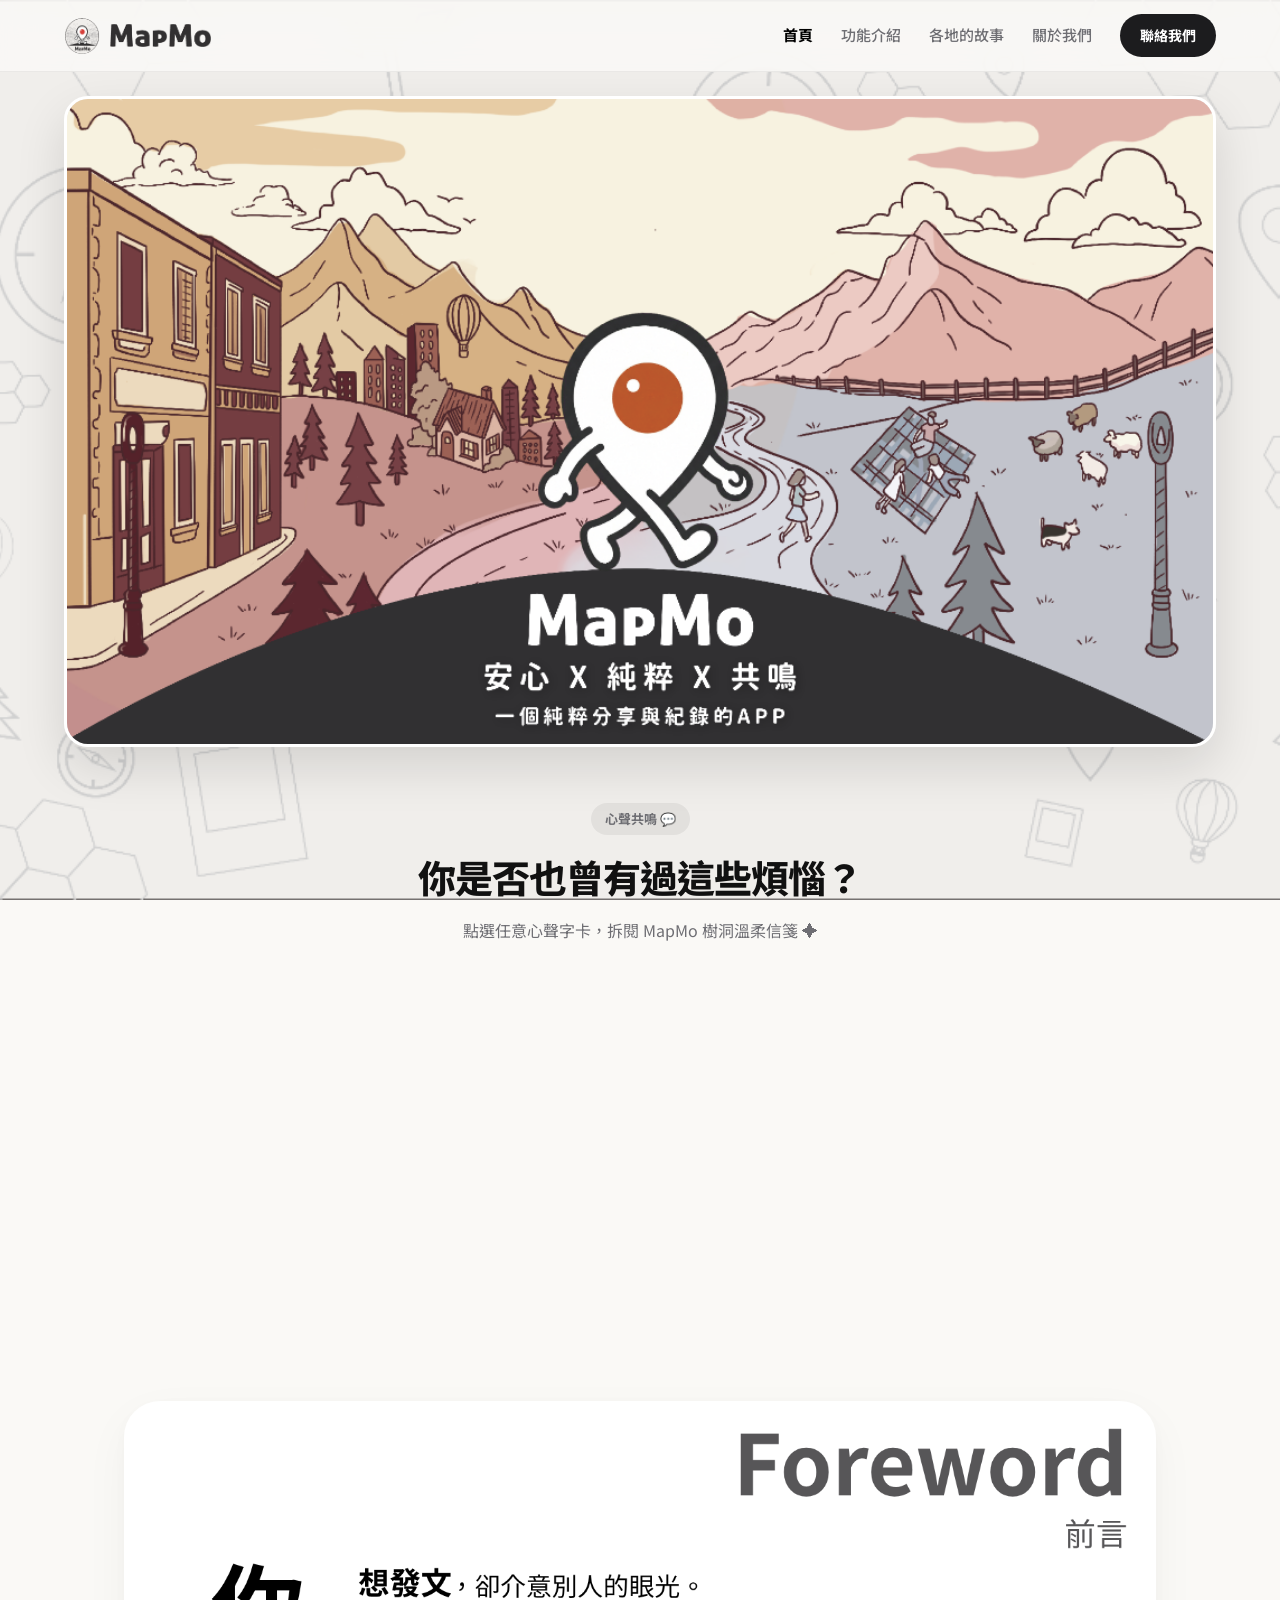
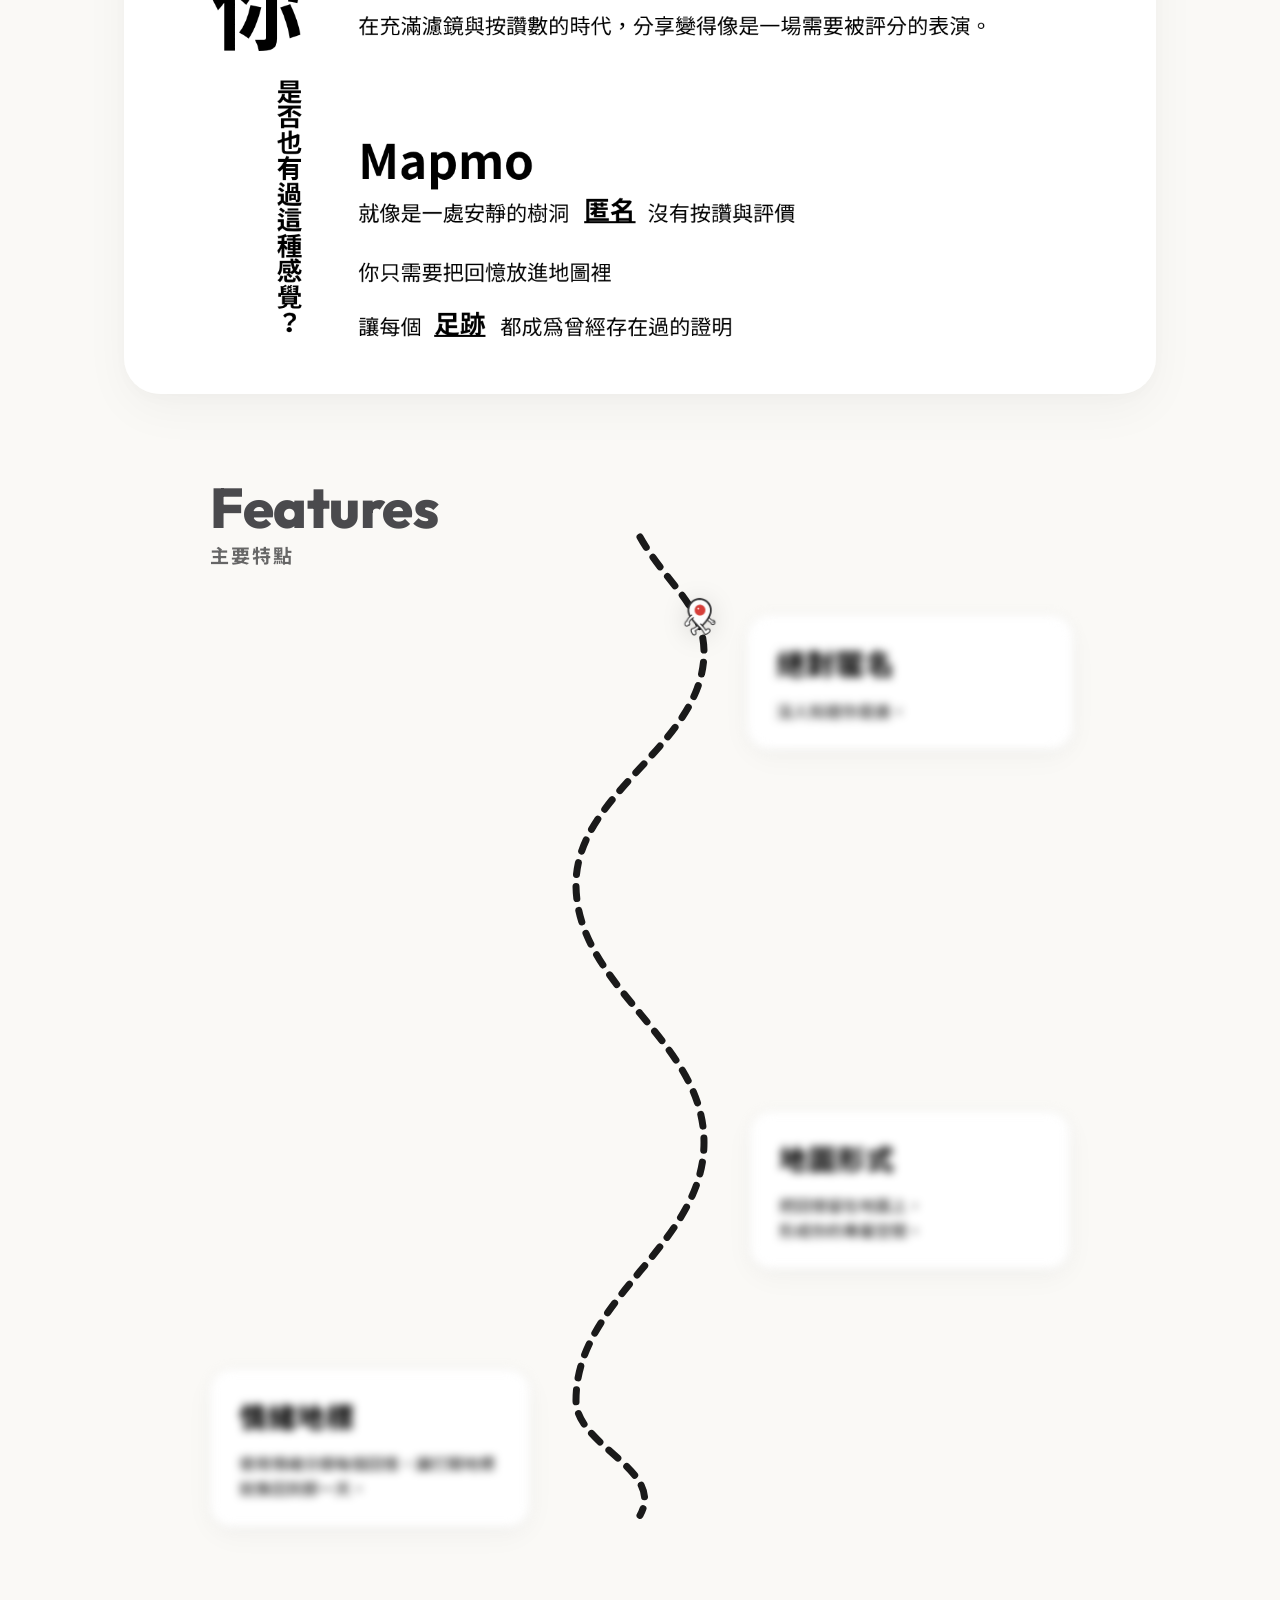
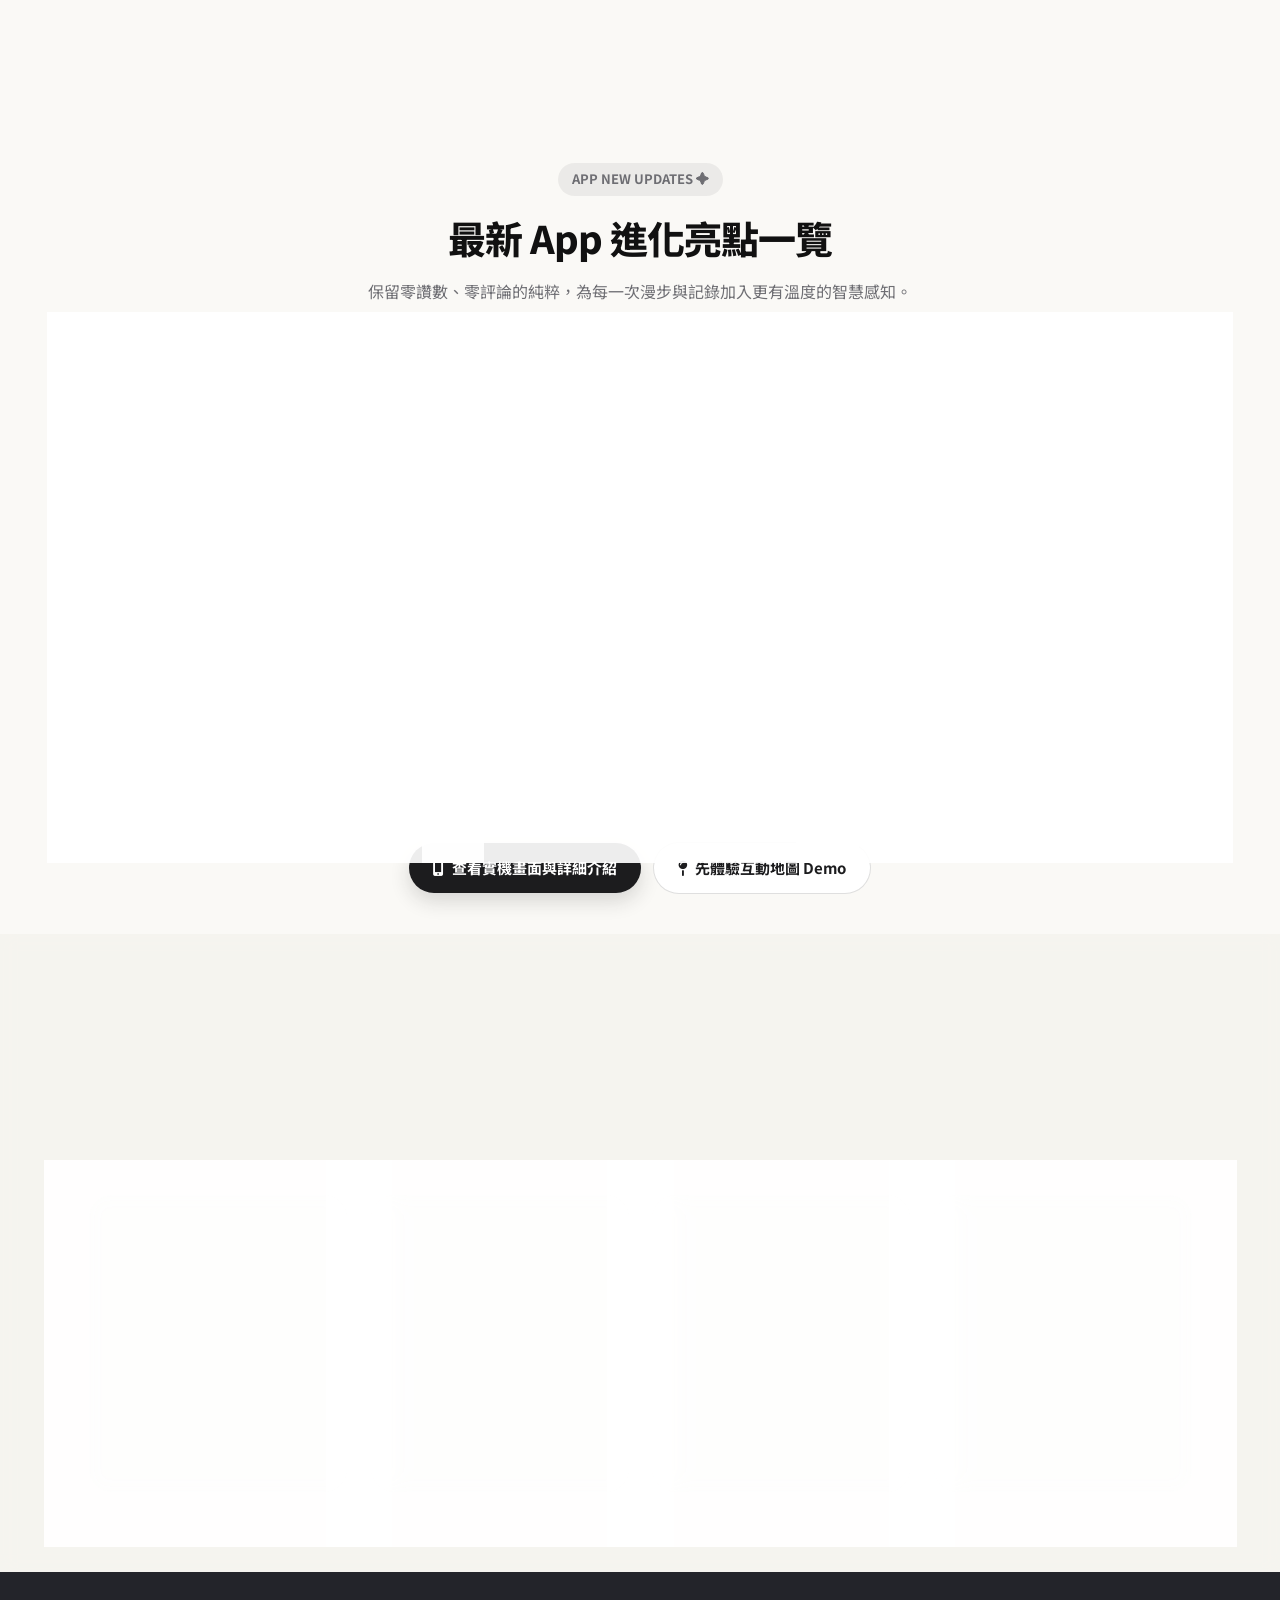
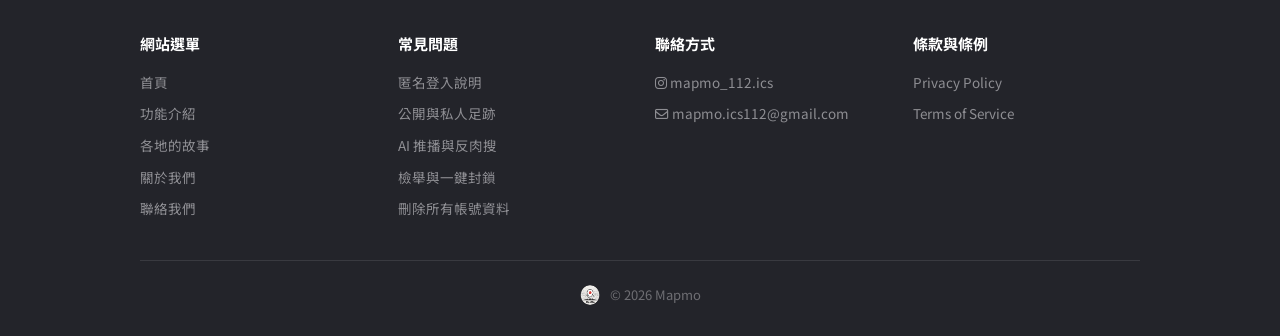
==== index.html @ 156bfdf8 "Add fluid container scaling, OS text-scale opt-in, and landscape guards across all pages" ====
<!DOCTYPE html>
<html lang="zh-TW">

<head>
    <meta charset="UTF-8">
    <meta name="viewport" content="width=device-width, initial-scale=1.0, viewport-fit=cover">
    <meta name="text-scale" content="scale">
    <meta http-equiv="Cache-Control" content="no-cache, no-store, must-revalidate">
    <meta http-equiv="Pragma" content="no-cache">
    <meta http-equiv="Expires" content="0">
    <title>MapMo - 首頁 | 全匿名地理情緒樹洞</title>
    <link rel="icon" type="image/png" href="assets/icon.png">

    <!-- Google Fonts -->
    <link rel="preconnect" href="https://fonts.googleapis.com">
    <link rel="preconnect" href="https://fonts.gstatic.com" crossorigin>
    <link
        href="https://fonts.googleapis.com/css2?family=Noto+Sans+TC:wght@300;400;500;700;900&family=Outfit:wght@400;600;800;900&display=swap"
        rel="stylesheet">

    <!-- FontAwesome Icons -->
    <link rel="stylesheet" href="assets/vendor/fontawesome/css/all.min.css">

    <!-- Swiper 3D Coverflow CSS -->
    <link rel="stylesheet" href="assets/vendor/swiper/swiper-bundle.min.css" />

    <!-- Custom CSS -->
    <link rel="stylesheet" href="style.css?v=20261121_f1">
</head>

<body class="home-page">

    <!-- 1. 吸頂導覽列 (Navbar) -->
    <nav class="navbar" id="navbar">
        <div class="nav-container">
            <a href="index.html" class="logo-box">
                <div class="logo-avatar">
                    <img src="assets/icon.png" alt="MapMo Logo" class="logo-img">
                </div>
                <img src="assets/logo-text.png" alt="MapMo" class="logo-text-img">
            </a>

            <div class="nav-links" id="navLinks">
                <a href="index.html" class="nav-link active">首頁</a>
                <a href="features.html" class="nav-link">功能介紹</a>
                <a href="post.html" class="nav-link">各地的故事</a>
                <a href="about.html" class="nav-link">關於我們</a>
                <a href="contact.html" class="nav-btn-highlight">聯絡我們</a>
            </div>

            <button type="button" class="mobile-menu-toggle" id="menuToggle" aria-label="選單" aria-expanded="false" aria-controls="navLinks">
                <i class="fas fa-bars" aria-hidden="true"></i>
            </button>
        </div>
    </nav>

    <!-- 2. 首頁 Hero 區塊 -->
    <section class="hero-section">
        <div class="hero-full-container fade-in">
            <img src="assets/hero-illustration.png" alt="MapMo 首頁滿版主視覺插畫" class="hero-full-img">
        </div>
    </section>

    <!-- 3. 語錄三行無限跑馬燈區塊 (3-Row Infinite Marquee Section - 全部 20 條心聲語錄) -->
    <section class="scattered-quotes-section marquee-quotes-section page-body-padding">
        <div class="section-container full-bleed">
            <div class="section-header center">
                <span class="section-tag">心聲共鳴 💬</span>
                <h2 class="section-title">你是否也曾有過這些煩惱？</h2>
                <p class="section-subtitle">點選任意心聲字卡，拆閱 MapMo 樹洞溫柔信箋 ✦</p>
            </div>

            <!-- 三行無限輪播跑馬燈容器 -->
            <div class="marquee-rows-container">
                
                <!-- Row 1: 向左滾動 (Left Scroll) -->
                <div class="marquee-row marquee-row-1">
                    <div class="marquee-track scroll-left">
                        <!-- 第一組語錄 -->
                        <div class="quote-chip dark-navy"><p>「如果大家覺得不好笑，只有我覺得好笑，我還要 Po 嗎？」</p></div>
                        <div class="quote-chip blue-dark"><p>「主管／同事／家人好像看得到，發摯友好了...算了，不發了。」</p></div>
                        <div class="quote-chip dark-gray"><p>「他們是不是看到我的限時動態，在討論我啊？」</p></div>
                        <div class="quote-chip dark-blue"><p>「好麻煩喔...」</p></div>
                        <div class="quote-chip dark-navy"><p>「這句話會不會太情緒勒索？我換個委婉一點的說法好了……算了，不發了。」</p></div>
                        <div class="quote-chip blue-dark"><p>「我這樣發是不是會被說跟風啊？」</p></div>
                        <div class="quote-chip dark-gray"><p>「都過十分鐘了，怎麼連一個愛心都沒有？」</p></div>
                        <!-- 複製第二組 (實現無縫首尾接續) -->
                        <div class="quote-chip dark-navy"><p>「如果大家覺得不好笑，只有我覺得好笑，我還要 Po 嗎？」</p></div>
                        <div class="quote-chip blue-dark"><p>「主管／同事／家人好像看得到，發摯友好了...算了，不發了。」</p></div>
                        <div class="quote-chip dark-gray"><p>「他們是不是看到我的限時動態，在討論我啊？」</p></div>
                        <div class="quote-chip dark-blue"><p>「好麻煩喔...」</p></div>
                        <div class="quote-chip dark-navy"><p>「這句話會不會太情緒勒索？我換個委婉一點的說法好了……算了，不發了。」</p></div>
                        <div class="quote-chip blue-dark"><p>「我這樣發是不是會被說跟風啊？」</p></div>
                        <div class="quote-chip dark-gray"><p>「都過十分鐘了，怎麼連一個愛心都沒有？」</p></div>
                    </div>
                </div>

                <!-- Row 2: 向左滾動 (統一向左方向 + 柔和慢速) -->
                <div class="marquee-row marquee-row-2">
                    <div class="marquee-track scroll-left-slow">
                        <!-- 第一組語錄 -->
                        <div class="quote-chip dark-blue"><p>「我其實沒有想給ＸＸＸ看耶...但是他身邊的朋友都會看到，這樣不就發現我隱藏他了...」</p></div>
                        <div class="quote-chip dark-navy"><p>「這篇貼文數據好差喔，我要刪掉。」</p></div>
                        <div class="quote-chip blue-dark"><p>「如果沒人按讚怎麼辦？ 💬」</p></div>
                        <div class="quote-chip dark-gray"><p>「那個人看過了嗎？……看完了，但他沒按愛心，是不是覺得我很無聊？」</p></div>
                        <div class="quote-chip dark-navy"><p>「我這樣寫是不是容易被罵啊？」</p></div>
                        <div class="quote-chip blue-dark"><p>「發這個會不會被覺得在炫耀啊？」</p></div>
                        <div class="quote-chip dark-blue"><p>「好煩喔，到底要選哪一首音樂...」</p></div>
                        <!-- 複製第二組 -->
                        <div class="quote-chip dark-blue"><p>「我其實沒有想給ＸＸＸ看耶...但是他身邊的朋友都會看到，這樣不就發現我隱藏他了...」</p></div>
                        <div class="quote-chip dark-navy"><p>「這篇貼文數據好差喔，我要刪掉。」</p></div>
                        <div class="quote-chip blue-dark"><p>「如果沒人按讚怎麼辦？ 💬」</p></div>
                        <div class="quote-chip dark-gray"><p>「那個人看過了嗎？……看完了，但他沒按愛心，是不是覺得我很無聊？」</p></div>
                        <div class="quote-chip dark-navy"><p>「我這樣寫是不是容易被罵啊？」</p></div>
                        <div class="quote-chip blue-dark"><p>「發這個會不會被覺得在炫耀啊？」</p></div>
                        <div class="quote-chip dark-blue"><p>「好煩喔，到底要選哪一首音樂...」</p></div>
                    </div>
                </div>

                <!-- Row 3: 向左滾動 (Left Scroll) -->
                <div class="marquee-row marquee-row-3">
                    <div class="marquee-track scroll-left-fast">
                        <!-- 第一組語錄 -->
                        <div class="quote-chip dark-gray"><p>「為什麼大家限動都很精彩，只有我在這裡發無病呻吟的東西。」</p></div>
                        <div class="quote-chip dark-navy"><p>「這樣發會不會讓人覺得我在討拍啊？」</p></div>
                        <div class="quote-chip blue-dark"><p>「我只是想抒發，到時候又一堆人來問，好煩喔，不想回。」</p></div>
                        <div class="quote-chip dark-blue"><p>「我文案這樣寫會不會很裝啊？」</p></div>
                        <div class="quote-chip dark-navy"><p>「我為什麼每次半夜腦波弱都要發這種東西？明天早上一定後悔死。」</p></div>
                        <div class="quote-chip blue-dark"><p>「喔！有人問我『還好嗎？』，但是我只是想抒發而已，早知道就不發了。」</p></div>
                        <!-- 複製第二組 -->
                        <div class="quote-chip dark-gray"><p>「為什麼大家限動都很精彩，只有我在這裡發無病呻吟的東西。」</p></div>
                        <div class="quote-chip dark-navy"><p>「這樣發會不會讓人覺得我在討拍啊？」</p></div>
                        <div class="quote-chip blue-dark"><p>「我只是想抒發，到時候又一堆人來問，好煩喔，不想回。」</p></div>
                        <div class="quote-chip dark-blue"><p>「我文案這樣寫會不會很裝啊？」</p></div>
                        <div class="quote-chip dark-navy"><p>「我為什麼每次半夜腦波弱都要發這種東西？明天早上一定後悔死。」</p></div>
                        <div class="quote-chip blue-dark"><p>「喔！有人問我『還好嗎？』，但是我只是想抒發而已，早知道就不發了。」</p></div>
                    </div>
                </div>

            </div>
        </div>
    </section>

    <!-- 樹洞來信・晨霧手繪信箋浮層 (Option 3: Ambient Rice-Paper Letter Modal) -->
    <div class="letter-modal-overlay" id="letterModalOverlay" aria-hidden="true">
        <div class="letter-modal-backdrop" id="letterModalBackdrop"></div>
        <div class="letter-card" id="letterCard" role="dialog" aria-modal="true" aria-labelledby="letterQuoteText">
            <button class="letter-close-btn" id="letterCloseBtn" type="button" aria-label="收起信箋">
                <i class="fas fa-times"></i>
            </button>
            <div class="letter-header">
                <div class="letter-tag-group">
                    <span class="letter-stamp-badge"><i class="fas fa-stamp"></i> 樹洞信箋</span>
                    <span class="letter-tag" id="letterTag">#社群眼光</span>
                </div>
                <span class="letter-meta">MapMo 心聲共鳴 ✦ 全匿名</span>
            </div>
            <div class="letter-body">
                <div class="letter-quote-box">
                    <span class="letter-quote-mark">“</span>
                    <blockquote class="letter-quote-text" id="letterQuoteText">
                        「如果大家覺得不好笑，只有我覺得好笑，我還要 Po 嗎？」
                    </blockquote>
                </div>
                <div class="letter-divider"></div>
                <div class="letter-response-box">
                    <div class="letter-responder">
                        <img src="assets/post-icon-red.png" alt="MapMo Mascot" class="letter-responder-avatar">
                        <div class="letter-responder-info">
                            <span class="letter-responder-name">MapMo 樹洞傾聽</span>
                            <span class="letter-responder-sub">全匿名・無讚無評・安放情緒</span>
                        </div>
                    </div>
                    <p class="letter-response-text" id="letterResponseText">
                        在 MapMo，幽默不需要經過任何人的審查。只要能逗樂你自己，那就是最珍貴的瞬間。
                    </p>
                </div>
            </div>
            <div class="letter-footer">
                <button class="letter-dismiss-btn" id="letterDismissBtn" type="button">
                    <span>輕觸收起並繼續流動</span> <i class="fas fa-arrow-right"></i>
                </button>
            </div>
        </div>
    </div>


    <!-- 4. 前言與主要特點卡片區塊 (Foreword & Features Section) -->
    <section class="editorial-full-section">
        <div class="editorial-container">
            
            <!-- ── Card 1: Foreword 前言 (用戶原圖原封不動放置) ── -->
            <div class="foreword-user-card">
                <img src="assets/foreword-user-image.png" alt="MapMo 前言" class="foreword-user-img">
            </div>

            <!-- ── Card 2: Features 主要特點 (去白底純淨版 + 虛線與動態卡片) ── -->
            <div class="features-interactive-box" id="featuresSection">
                <!-- Top Left Header: Features / 主要特點 -->
                <div class="features-header-left">
                    <h2 class="card-title-en">Features</h2>
                    <span class="card-title-zh">主要特點</span>
                </div>

                <!-- SVG Path Background Container (向量 SVG 虛線，穿過小人且絕不重疊字卡) -->
                <div class="features-path-wrapper">
                    <svg class="features-svg-path" id="featuresSvg">
                        <!-- Harmonic S-Curve dashed line connecting all 4 milestone waypoints with perfect C1 smoothness -->
                        <path id="featuresPath" d="M 430 -55 C 455 -9, 494 14, 494 60 C 494 152, 366 198, 366 290 C 366 382, 494 428, 494 520 C 494 612, 366 658, 366 750 C 366 796, 405 819, 430 865" fill="none" stroke="#1A1A1A" stroke-width="7" stroke-dasharray="12 12" stroke-linecap="round" />
                    </svg>

                    <!-- 單一移動小人 (沿著虛線隨滾輪平滑向下走，絕不壓字卡) -->
                    <div class="walking-pin-follower" id="walkingPinFollower">
                        <img src="assets/post-icon-red.png" alt="Pin" class="pin-follower-img">
                    </div>

                    <!-- 4 Staggered Feature Rows (相差 100px，字卡寬度嚴格相等，小人在虛線上且不壓字卡) -->
                    <div class="features-cards-flow">
                        
                        <!-- Row 1 (Right Aligned: 小人在虛線上，字卡在右側) -->
                        <div class="feat-row feat-row-right" data-step="1">
                            <div class="feat-curve-anchor anchor-left"></div>
                            <div class="feat-float-card">
                                <h3 class="feat-card-title">絕對匿名</h3>
                                <p class="feat-card-sub">沒人知道你是誰。</p>
                            </div>
                        </div>

                        <!-- Row 2 (Left Aligned: 字卡在左側，小人在虛線上) -->
                        <div class="feat-row feat-row-left" data-step="2">
                            <div class="feat-float-card">
                                <h3 class="feat-card-title">零互動</h3>
                                <p class="feat-card-sub">沒有按讚、沒有評論，<br>只有安靜的空間。</p>
                            </div>
                            <div class="feat-curve-anchor anchor-right"></div>
                        </div>

                        <!-- Row 3 (Right Aligned: 小人在虛線上，字卡在右側) -->
                        <div class="feat-row feat-row-right" data-step="3">
                            <div class="feat-curve-anchor anchor-left"></div>
                            <div class="feat-float-card">
                                <h3 class="feat-card-title">地圖形式</h3>
                                <p class="feat-card-sub">把回憶留在地圖上，<br>形成你的專屬空間。</p>
                            </div>
                        </div>

                        <!-- Row 4 (Left Aligned: 字卡在左側，小人在虛線上) -->
                        <div class="feat-row feat-row-left" data-step="4">
                            <div class="feat-float-card">
                                <h3 class="feat-card-title">情緒地標</h3>
                                <p class="feat-card-sub">使用情緒分類每個回憶，讓打開地標就像回到那一天。</p>
                            </div>
                            <div class="feat-curve-anchor anchor-right"></div>
                        </div>

                    </div>
                </div>
            </div>

        </div>
    </section>

    <!-- 4.5 新版 App 智慧升級亮點 (What's New Highlights) -->
    <section class="app-updates-section compact-home" id="appUpdatesHome">
        <div class="section-container">
            <div class="section-header center">
                <span class="section-tag">APP NEW UPDATES ✦</span>
                <h2 class="section-title">最新 App 進化亮點一覽</h2>
                <p class="section-subtitle">保留零讚數、零評論的純粹，為每一次漫步與記錄加入更有溫度的智慧感知。</p>
            </div>

            <div class="app-updates-grid">
                <article class="app-update-card">
                    <div class="app-update-top">
                        <span class="app-update-icon" style="background:rgba(109, 76, 230, 0.12);color:#6D4CE6;"><i class="fas fa-wand-magic-sparkles" aria-hidden="true"></i></span>
                        <span class="app-update-badge" style="background:rgba(109, 76, 230, 0.1);color:#5B3BD4;">對風格不對人</span>
                    </div>
                    <h3>AI 風格品味推播</h3>
                    <p>依 ❤️ 收藏與貼文演算 16 維視覺風格向量，推薦審美契合的城市足跡與百分比理由，徹底反肉搜追蹤。</p>
                </article>

                <article class="app-update-card">
                    <div class="app-update-top">
                        <span class="app-update-icon" style="background:rgba(251, 189, 4, 0.16);color:#C48A00;"><i class="fas fa-bullseye" aria-hidden="true"></i></span>
                        <span class="app-update-badge" style="background:rgba(251, 189, 4, 0.14);color:#A87400;">1km 生活圈</span>
                    </div>
                    <h3>街區情緒氛圍</h3>
                    <p>頂部「探索・氛圍」即時彙整街區 1 公里內匿名情緒比例與主調，感受周邊集體心情脈動並隱去門牌。</p>
                </article>

                <article class="app-update-card">
                    <div class="app-update-top">
                        <span class="app-update-icon" style="background:rgba(245, 158, 11, 0.14);color:#D97706;"><i class="fas fa-hourglass-half" aria-hidden="true"></i></span>
                        <span class="app-update-badge" style="background:rgba(245, 158, 11, 0.12);color:#B45309;">時空膠囊</span>
                    </div>
                    <h3>故地重遊回憶喚醒</h3>
                    <p>重返自己 7 天前曾親手留下的真實足跡 80 公尺內時，喚醒當時心情卡片，讓過去與現在重新對話。</p>
                </article>

                <article class="app-update-card">
                    <div class="app-update-top">
                        <span class="app-update-icon" style="background:rgba(10, 132, 255, 0.12);color:#0066CC;"><i class="fas fa-layer-group" aria-hidden="true"></i></span>
                        <span class="app-update-badge" style="background:rgba(10, 132, 255, 0.1);color:#0055B3;">展開抽屜</span>
                    </div>
                    <h3>聚合地標 ＆ 抽屜篩選</h3>
                    <p>同地點多筆足跡自動收合為數字徽章不重疊，點開抽屜即可橫向翻閱並二次過濾喜怒哀樂無。</p>
                </article>

                <article class="app-update-card">
                    <div class="app-update-top">
                        <span class="app-update-icon" style="background:rgba(48, 209, 88, 0.14);color:#1E9E3C;"><i class="fas fa-camera-retro" aria-hidden="true"></i></span>
                        <span class="app-update-badge" style="background:rgba(48, 209, 88, 0.12);color:#188531;">即拍即傳</span>
                    </div>
                    <h3>弧形變焦 ＆ 心靈拍立得</h3>
                    <p>快門 0.01 秒鎖定真實 GPS 蓋上不可竄改綠標（1.0x~5.0x 轉盤變焦），上傳完即贈時空拍立得憑證。</p>
                </article>

                <article class="app-update-card">
                    <div class="app-update-top">
                        <span class="app-update-icon" style="background:rgba(234, 67, 53, 0.12);color:#DC2626;"><i class="fas fa-shield-heart" aria-hidden="true"></i></span>
                        <span class="app-update-badge" style="background:rgba(234, 67, 53, 0.1);color:#B91C1C;">雙層防護</span>
                    </div>
                    <h3>Gemini 審核 ＆ 情緒避風港</h3>
                    <p>上傳與檢舉雙階段 AI 影像審查（附防誤殺斷路器），並可自訂「避開特定情緒標籤」與私人 ❤️ 收藏。</p>
                </article>
            </div>

            <div class="app-updates-cta-row">
                <a href="features.html#appUpdatesShowcase" class="app-updates-cta-btn primary">
                    <i class="fas fa-mobile-screen-button" aria-hidden="true"></i> 查看實機畫面與詳細介紹
                </a>
                <a href="demo.html" class="app-updates-cta-btn secondary">
                    <i class="fas fa-map-pin" aria-hidden="true"></i> 先體驗互動地圖 Demo
                </a>
            </div>
        </div>
    </section>

    <!-- 5. 分頁快速導覽卡片 (Multi-Page Navigation Grid) -->
    <section class="home-pages-overview">
        <div class="section-container">
            <div class="section-header center">
                <span class="section-tag">探索 MapMo 專區 ✦</span>
                <h2 class="section-title">選擇您想了解的核心分頁</h2>
                <p class="section-subtitle">點選下方分頁卡片，體驗全新的 MapMo 多頁式網站架構。</p>
            </div>

            <div class="pages-grid">
                <!-- 卡片 1: 功能介紹 -->
                <a href="features.html" class="page-entry-card gold-style">
                    <div class="card-icon-circle"><i class="fas fa-star"></i></div>
                    <h3>功能介紹</h3>
                    <p>整合實機畫面、AI 品味推播、街區氛圍、故地重遊與雙層安全防護，探索完整 App 進化。</p>
                    <span class="card-link-btn">深入了解 <i class="fas fa-arrow-right"></i></span>
                </a>

                <!-- 卡片 2: 各地的故事 -->
                <a href="post.html" class="page-entry-card blue-style">
                    <div class="card-icon-circle"><i class="fas fa-paper-plane"></i></div>
                    <h3>各地的故事</h3>
                    <p>探索與閱讀來自不同地方的故事與回憶，把情感留在地圖上。</p>
                    <span class="card-link-btn">前往查看 <i class="fas fa-arrow-right"></i></span>
                </a>

                <!-- 卡片 3: 關於我們 -->
                <a href="about.html" class="page-entry-card purple-style">
                    <div class="card-icon-circle"><i class="fas fa-users"></i></div>
                    <h3>關於我們</h3>
                    <p>了解 MapMo 團隊初衷，遇見專案背後的創作者與設計理念。</p>
                    <span class="card-link-btn">認識團隊 <i class="fas fa-arrow-right"></i></span>
                </a>

                <!-- 卡片 4: 聯絡我們 -->
                <a href="contact.html" class="page-entry-card dark-style">
                    <div class="card-icon-circle"><i class="fas fa-envelope"></i></div>
                    <h3>聯絡我們</h3>
                    <p>有任何建議或團隊合作想法？歡迎隨時與我們取得聯繫。</p>
                    <span class="card-link-btn">聯絡團隊 <i class="fas fa-arrow-right"></i></span>
                </a>
            </div>
        </div>
    </section>

    <!-- 6. 頁尾 (Footer) -->
    <footer class="site-footer">
        <div class="footer-container">
            <div class="pdf-footer-row">
                <div class="pdf-footer-col">
                    <h4 class="pdf-footer-heading">網站選單</h4>
                    <ul class="pdf-footer-list">
                        <li><a href="index.html">首頁</a></li>
                        <li><a href="features.html">功能介紹</a></li>
                        <li><a href="post.html">各地的故事</a></li>
                        <li><a href="about.html">關於我們</a></li>
                        <li><a href="contact.html">聯絡我們</a></li>
                    </ul>
                </div>
                <div class="pdf-footer-col">
                    <h4 class="pdf-footer-heading">常見問題</h4>
                    <ul class="pdf-footer-list">
                        <li><a href="faq.html#faq-anonymous">匿名登入說明</a></li>
                        <li><a href="faq.html#faq-visibility">公開與私人足跡</a></li>
                        <li><a href="faq.html#faq-ai-vibe">AI 推播與反肉搜</a></li>
                        <li><a href="faq.html#faq-safety">檢舉與一鍵封鎖</a></li>
                        <li><a href="faq.html#faq-delete">刪除所有帳號資料</a></li>
                    </ul>
                </div>
                <div class="pdf-footer-col">
                    <h4 class="pdf-footer-heading">聯絡方式</h4>
                    <ul class="pdf-footer-list">
                        <li><i class="fab fa-instagram"></i> <a href="https://instagram.com/mapmo_112.ics"
                                target="_blank">mapmo_112.ics</a></li>
                        <li><i class="far fa-envelope"></i> <a
                                href="mailto:mapmo.ics112@gmail.com">mapmo.ics112@gmail.com</a></li>
                    </ul>
                </div>
                <div class="pdf-footer-col">
                    <h4 class="pdf-footer-heading">條款與條例</h4>
                    <ul class="pdf-footer-list">
                        <li><a href="privacy-policy.html">Privacy Policy</a></li>
                        <li><a href="terms-of-service.html">Terms of Service</a></li>
                    </ul>
                </div>
            </div>

            <div class="pdf-footer-bottom">
                <img src="assets/icon.png" class="pdf-footer-mini-logo" alt="Logo">
                <span>© 2026 Mapmo</span>
            </div>
        </div>
    </footer>

    <!-- Swiper 3D Coverflow JS -->
    <script src="assets/vendor/swiper/swiper-bundle.min.js"></script>
    <script src="script.js?v=20261116_faq2"></script>
</body>

</html>
---- style.css ----
/* ==========================================================================
   MapMo Web - Style Sheet (Hand-Drawn Wireframe & Native App Map UI Specs)
   Color Palette: Warm Off-White (#FAF9F6), Dark Carbon (#1C1C1E), Mood Accents
   ========================================================================== */

:root {
    --bg-primary: #FAF9F6;
    --bg-secondary: #F3F1EC;
    --card-bg: #FFFFFF;
    --card-dark: #23242A;
    --text-primary: #2C2C2E;
    --text-muted: #6E6E73;
    --text-light: #F2F2F7;
    --accent-red: #EA4335;
    --accent-yellow: #FBBD04;
    --accent-pink: #F48FB1;
    --accent-blue: #4285F4;
    --accent-green: #30D158;
    --accent-gray: #9E9E9E;
    --nav-height: 72px;
    --radius-lg: 24px;
    --radius-md: 16px;
    --shadow-soft: 0 10px 30px rgba(0, 0, 0, 0.04);
    --shadow-hover: 0 20px 40px rgba(0, 0, 0, 0.12);
    --font-heading: 'Outfit', 'Noto Sans TC', sans-serif;
    --font-body: 'Noto Sans TC', sans-serif;
    --target-size: 24px;
}

@media (pointer: coarse) {
    :root {
        --target-size: 44px;
    }
}

* {
    margin: 0;
    padding: 0;
    box-sizing: border-box;
}

html {
    overflow-x: hidden;
    overflow-x: clip;
    -webkit-text-size-adjust: 100%;
    -webkit-tap-highlight-color: transparent;
}

@media (prefers-reduced-motion: no-preference) {
    html {
        scroll-behavior: smooth;
    }
}

body {
    background-color: #FAF9F6;
    background-image: url('assets/bg-pattern.png');
    background-repeat: no-repeat;
    background-position: center top;
    background-size: cover;
    background-attachment: fixed;
    color: var(--text-primary);
    font-family: var(--font-body);
    line-height: 1.6;
    overflow-x: hidden;
    overflow-x: clip;
}

@media (max-width: 1024px), (pointer: coarse) {
    body {
        background-attachment: scroll;
    }
}

h1, h2, h3 {
    text-wrap: balance;
}

.legal-content-body p,
.legal-content-body li,
.faq-answer p,
.story-text,
.about-text p,
.letter-response-text,
.letter-quote-text,
.app-update-card p {
    text-wrap: pretty;
}

.contact-link-text,
.legal-content-body a,
.pdf-footer-list a {
    overflow-wrap: anywhere;
}

a {
    text-decoration: none;
    color: inherit;
}

/* Hide Leaflet copyright text completely */
.leaflet-control-attribution, .leaflet-attribution-flag {
    display: none !important;
}

/* ==========================================================================
   1. 吸頂導覽列 (Sticky Top Navbar - 依據 PDF Page 2 / Page 5 手稿還原)
   ========================================================================== */
.navbar {
    position: fixed;
    top: 0;
    left: 0;
    width: 100%;
    height: calc(var(--nav-height) + env(safe-area-inset-top, 0px));
    padding-top: env(safe-area-inset-top, 0px);
    background: rgba(250, 249, 246, 0.88);
    backdrop-filter: blur(16px);
    -webkit-backdrop-filter: blur(16px);
    border-bottom: 1px solid rgba(0, 0, 0, 0.06);
    z-index: 1000;
    transition: all 0.3s ease;
}

.nav-container {
    max-width: 1200px;
    height: 100%;
    margin: 0 auto;
    padding-inline: max(clamp(16px, 3vw, 24px), env(safe-area-inset-left, 0px)) max(clamp(16px, 3vw, 24px), env(safe-area-inset-right, 0px));
    display: flex;
    align-items: center;
    justify-content: space-between;
    gap: 12px;
}

.logo-box {
    display: flex;
    align-items: center;
    gap: 10px;
    cursor: pointer;
    text-decoration: none;
    flex-shrink: 0;
}

.logo-avatar {
    width: 36px;
    height: 36px;
    border-radius: 50%;
    overflow: hidden;
    background: transparent;
    box-shadow: none;
    display: flex;
    align-items: center;
    justify-content: center;
    flex-shrink: 0;
}

.logo-img {
    width: 100%;
    height: 100%;
    object-fit: contain;
    border-radius: 50%;
    display: block;
}

.logo-text-img {
    height: 24px;
    width: auto;
    max-height: 24px;
    object-fit: contain;
    display: inline-block;
    vertical-align: middle;
    transition: transform 0.2s ease, opacity 0.2s ease;
}

.logo-box:hover .logo-text-img {
    transform: scale(1.02);
}

.logo-text {
    font-family: var(--font-heading);
    font-size: 26px;
    font-weight: 800;
    color: #111;
    letter-spacing: -0.5px;
}

.nav-links {
    display: flex;
    align-items: center;
    gap: clamp(16px, 2.2vw, 28px);
}

.nav-link {
    font-size: 15px;
    font-weight: 500;
    color: var(--text-muted);
    transition: color 0.2s ease;
    white-space: nowrap;
    min-block-size: var(--target-size);
    display: inline-flex;
    align-items: center;
}

.nav-link:hover, .nav-link.active {
    color: #000;
    font-weight: 700;
}

.nav-btn-highlight {
    padding: 10px 20px;
    min-block-size: var(--target-size);
    border-radius: 24px;
    background: #1C1C1E;
    color: #fff;
    font-size: 14px;
    font-weight: 700;
    transition: all 0.25s ease;
    white-space: nowrap;
    display: inline-flex;
    align-items: center;
    justify-content: center;
}

.nav-btn-highlight:hover {
    background: var(--accent-red);
    transform: translateY(-2px);
    box-shadow: 0 6px 16px rgba(234, 67, 53, 0.3);
}

.mobile-menu-toggle {
    display: none;
    align-items: center;
    justify-content: center;
    min-inline-size: 44px;
    min-block-size: 44px;
    background: none;
    border: none;
    border-radius: 12px;
    font-size: 22px;
    color: var(--text-primary);
    cursor: pointer;
    transition: background-color 0.2s ease;
}

.mobile-menu-toggle:hover,
.mobile-menu-toggle.is-open {
    background: rgba(0, 0, 0, 0.06);
}

.mobile-menu-toggle:focus-visible,
.nav-link:focus-visible,
.nav-btn-highlight:focus-visible {
    outline: 2px solid var(--accent-red);
    outline-offset: 2px;
}

.navbar.is-measuring .nav-links,
.navbar.is-measuring .mobile-menu-toggle {
    transition: none !important;
}

.navbar.navbar--collapsed .mobile-menu-toggle {
    display: inline-flex;
}

.navbar.navbar--collapsed .nav-links {
    display: none;
}

.navbar.navbar--collapsed .nav-links.open {
    display: flex;
    position: fixed;
    top: calc(var(--nav-height) + env(safe-area-inset-top, 0px));
    left: 0;
    right: 0;
    width: 100%;
    max-block-size: calc(100dvh - var(--nav-height) - env(safe-area-inset-top, 0px));
    overflow-y: auto;
    overscroll-behavior: contain;
    background: rgba(250, 249, 246, 0.98);
    backdrop-filter: blur(20px);
    -webkit-backdrop-filter: blur(20px);
    flex-direction: column;
    align-items: stretch;
    gap: 8px;
    padding: 14px max(20px, env(safe-area-inset-right, 0px)) max(20px, env(safe-area-inset-bottom, 0px)) max(20px, env(safe-area-inset-left, 0px));
    border-bottom: 1px solid rgba(0, 0, 0, 0.08);
    box-shadow: 0 20px 40px rgba(0, 0, 0, 0.12);
    z-index: 999;
}

.navbar.navbar--collapsed .nav-links.open .nav-link,
.navbar.navbar--collapsed .nav-links.open .nav-btn-highlight {
    width: 100%;
    min-block-size: 46px;
    padding: 10px 16px;
    border-radius: 14px;
    justify-content: center;
    font-size: 16px;
}

/* ==========================================================================
   2. 首頁 Hero 區塊 (滿版圖二首圖 Banner)
   ========================================================================== */
.hero-section {
    padding-top: calc(var(--nav-height) + env(safe-area-inset-top, 0px) + clamp(14px, 2.5vw, 24px));
    padding-bottom: clamp(24px, 4vw, 40px);
    position: relative;
}

.hero-full-container {
    max-width: 1200px;
    margin: 0 auto;
    padding: 0 clamp(14px, 3vw, 24px);
}

.hero-full-img {
    width: 100%;
    height: auto;
    display: block;
    border-radius: clamp(16px, 2.5vw, var(--radius-lg));
    box-shadow: 0 20px 50px rgba(0, 0, 0, 0.12);
    border: 3px solid #FFFFFF;
}

/* Hero Text Block directly under Hero Illustration (依據 PDF Page 1 手稿還原) */
.hero-text-block {
    text-align: center;
    margin-top: 32px;
    margin-bottom: 20px;
}

.hero-title-main {
    font-family: var(--font-heading);
    font-size: clamp(2rem, 1.35rem + 2.8vw, 3.5rem);
    font-weight: 900;
    color: #1C1C1E;
    letter-spacing: -1.5px;
    margin-bottom: 6px;
}

.hero-subtitle-motto {
    font-size: clamp(1.05rem, 0.9rem + 0.65vw, 1.375rem);
    font-weight: 700;
    color: var(--accent-red);
    letter-spacing: 2px;
    margin-bottom: 12px;
}

.hero-desc-simple {
    font-size: clamp(0.94rem, 0.9rem + 0.25vw, 1.05rem);
    color: var(--text-muted);
    line-height: 1.7;
    max-width: 680px;
    margin: 0 auto;
    text-wrap: pretty;
}

/* 3-Row Infinite Marquee Quotes Section (三行無限跑馬燈語錄雲) */
.marquee-quotes-section {
    padding-top: 40px;
    padding-bottom: 80px;
    overflow: hidden;
}

.section-container.full-bleed {
    max-width: 100%;
    padding: 0;
}

.marquee-rows-container {
    display: flex;
    flex-direction: column;
    gap: 28px; /* 增加行距，防 Hover 放大被裁切 */
    width: 100%;
    margin-top: 36px;
    padding: 24px 0; /* 上下留出充足溢出空間 */
    position: relative;
    overflow-x: hidden;
    overflow-x: clip;
    overflow-y: visible;
    /* 螢幕左右兩側淡出透明遮罩 (Smooth Fade Edges) */
    mask-image: linear-gradient(to right, transparent 0%, #000 6%, #000 94%, transparent 100%);
    -webkit-mask-image: linear-gradient(to right, transparent 0%, #000 6%, #000 94%, transparent 100%);
}

.marquee-row {
    width: 100%;
    overflow: visible;
    display: flex;
    white-space: nowrap;
    padding: 14px 0;
    margin: -14px 0;
}

.marquee-track {
    display: flex;
    flex-wrap: nowrap;
    align-items: center;
    gap: 56px; /* 大幅拉開字卡間距，放大 1.18x 時絕不互相擠壓 */
    width: max-content;
    will-change: transform;
    overflow: visible;
}

/* 滑鼠停留或鍵盤聚焦在跑馬燈軌道上時自動暫停，方便使用者細看文字與點選 */
.marquee-track:hover,
.marquee-track:focus-within,
.marquee-rows-container:has(.quote-chip:hover) .marquee-track,
.marquee-rows-container:has(.quote-chip:focus-visible) .marquee-track {
    animation-play-state: paused;
}

/* 點擊暫停狀態 (支援點選與行動裝置觸控暫停) */
.marquee-track.is-paused,
.marquee-rows-container.is-paused .marquee-track {
    animation-play-state: paused !important;
}

@media (prefers-reduced-motion: reduce) {
    .marquee-track.scroll-left,
    .marquee-track.scroll-left-slow,
    .marquee-track.scroll-left-fast {
        animation: none;
        transform: none;
    }

    .marquee-row {
        overflow-x: auto;
        scrollbar-width: thin;
    }
}

/* 統一向左滑動方向，大幅放慢輪播速率 (70s ~ 85s 超柔和移動) */
.marquee-track.scroll-left {
    animation: marqueeLeft 75s linear infinite;
}

.marquee-track.scroll-left-slow {
    animation: marqueeLeft 85s linear infinite;
}

.marquee-track.scroll-left-fast {
    animation: marqueeLeft 70s linear infinite;
}

@keyframes marqueeLeft {
    0% {
        transform: translateX(0);
    }
    100% {
        transform: translateX(-50%);
    }
}

/* 字卡本體與流體自適應尺寸 */
.quote-chip {
    display: inline-flex;
    flex-shrink: 0;
    align-items: center;
    padding: clamp(11px, 1.4vw, 18px) clamp(18px, 2.4vw, 34px);
    border-radius: clamp(22px, 2.5vw, 36px);
    color: #FFFFFF;
    font-size: clamp(14.5px, 1.6vw, 19px);
    font-weight: 600;
    box-shadow: none; /* 完全去除陰影 */
    transition: all 0.35s cubic-bezier(0.34, 1.56, 0.64, 1);
    cursor: pointer;
    user-select: none;
    white-space: nowrap;
    text-wrap: nowrap;
    border: 1.5px solid rgba(255, 255, 255, 0.18);
    position: relative;
    z-index: 1;
    min-block-size: var(--target-size);
}

.quote-chip p {
    margin: 0;
    line-height: 1.4;
    white-space: nowrap;
    text-wrap: nowrap;
}

.quote-chip:focus-visible {
    outline: 2.5px solid #38BDF8;
    outline-offset: 4px;
    transform: scale(1.04);
    z-index: 50;
}

/* 懸停平滑微升與微光邊框 (1.08x，柔和不暴衝) */
.quote-chip:hover {
    transform: scale(1.08) translateY(-3px);
    box-shadow: 0 10px 24px rgba(0, 0, 0, 0.25);
    z-index: 50;
    border-color: rgba(255, 255, 255, 0.55);
}

.quote-chip.blue-dark {
    background: linear-gradient(135deg, #1E293B, #0F172A);
}

.quote-chip.dark-navy {
    background: linear-gradient(135deg, #1C1C1E, #282930);
}

.quote-chip.dark-blue {
    background: linear-gradient(135deg, #1A2B4C, #111C33);
}

.quote-chip.dark-gray {
    background: linear-gradient(135deg, #2D2D32, #1F1F24);
}

/* ────────────────────────────────────────────────────────────────
   樹洞來信・晨霧手繪信箋浮層 (Option 3: Ambient Rice-Paper Letter Modal)
   ──────────────────────────────────────────────────────────────── */
.letter-modal-overlay {
    position: fixed;
    inset: 0;
    width: 100%;
    height: 100vh;
    height: 100dvh;
    z-index: 99999;
    display: flex;
    align-items: center;
    justify-content: center;
    padding: max(clamp(12px, 3vw, 24px), env(safe-area-inset-top, 0px)) max(clamp(12px, 3vw, 24px), env(safe-area-inset-right, 0px)) max(clamp(12px, 3vw, 24px), env(safe-area-inset-bottom, 0px)) max(clamp(12px, 3vw, 24px), env(safe-area-inset-left, 0px));
    opacity: 0;
    visibility: hidden;
    pointer-events: none;
    overscroll-behavior: contain;
    transition: opacity 0.2s ease-out, visibility 0.2s ease-out;
    will-change: opacity;
}

.letter-modal-overlay.is-active {
    opacity: 1;
    visibility: visible;
    pointer-events: auto;
}

/* 奶油宣紙柔和半透遮罩（徹底移除造成 GPU 掉幀與慢半拍的 backdrop-filter 霧化，零延遲 60fps 絲滑響應） */
.letter-modal-backdrop {
    position: absolute;
    inset: 0;
    width: 100%;
    height: 100%;
    background: rgba(250, 248, 242, 0.86);
    touch-action: none;
    cursor: pointer;
}

/* 實體手繪信紙卡片（明信片質感・俐落微彈浮現） */
.letter-card {
    position: relative;
    z-index: 2;
    width: 100%;
    max-width: 620px;
    max-block-size: calc(100dvh - 32px);
    overflow-y: auto;
    overscroll-behavior: contain;
    touch-action: pan-y;
    background: #FFFDF8;
    border: 2px solid #2B2B2B;
    border-radius: clamp(20px, 3vw, 28px);
    padding: clamp(22px, 4vw, 34px) clamp(18px, 3.8vw, 34px) clamp(20px, 3vw, 28px);
    box-shadow: 0 20px 48px rgba(43, 43, 43, 0.12), 4px 6px 0px #2B2B2B;
    color: #1A1A1A;
    transform: scale(0.96) translateY(12px);
    transition: transform 0.22s cubic-bezier(0.16, 1, 0.3, 1);
    will-change: transform;
}

.letter-modal-overlay.is-active .letter-card {
    transform: scale(1) translateY(0);
}

/* 關閉按鈕 */
.letter-close-btn {
    position: absolute;
    top: clamp(14px, 3vw, 22px);
    right: clamp(14px, 3vw, 22px);
    width: 36px;
    height: 36px;
    border-radius: 50%;
    background: #FFFFFF;
    border: 1.5px solid #2B2B2B;
    color: #555555;
    font-size: 14px;
    display: flex;
    align-items: center;
    justify-content: center;
    cursor: pointer;
    box-shadow: 2px 2px 0px #2B2B2B;
    transition: all 0.2s ease;
}

.letter-close-btn::after {
    content: "";
    position: absolute;
    inset: -6px;
}

.letter-close-btn:hover {
    background: #FEE2E2;
    color: #DC2626;
    transform: translate(-1px, -1px);
    box-shadow: 3px 3px 0px #2B2B2B;
}

/* 頂部信箋火漆印章徽章與心情標籤 */
.letter-header {
    display: flex;
    align-items: center;
    justify-content: space-between;
    gap: 12px;
    margin-bottom: 22px;
    flex-wrap: wrap;
    padding-right: 40px;
}

.letter-tag-group {
    display: inline-flex;
    align-items: center;
    gap: 10px;
}

.letter-stamp-badge {
    display: inline-flex;
    align-items: center;
    gap: 6px;
    font-size: 13px;
    font-weight: 700;
    color: #E26D5C;
    background: rgba(226, 109, 92, 0.14);
    border: 1px solid rgba(226, 109, 92, 0.35);
    padding: 5px 13px;
    border-radius: 18px;
    letter-spacing: 0.3px;
}

.letter-tag {
    display: inline-block;
    padding: 5px 13px;
    border-radius: 18px;
    font-size: 13px;
    font-weight: 700;
    letter-spacing: 0.3px;
    background: rgba(251, 189, 4, 0.16);
    color: #B27B00;
    border: 1px solid rgba(251, 189, 4, 0.4);
    transition: all 0.25s ease;
}

.letter-meta {
    font-size: 13px;
    color: #777777;
    font-weight: 600;
}

/* 心聲引言內容 */
.letter-body {
    margin-bottom: 24px;
}

.letter-quote-box {
    position: relative;
    padding-left: 20px;
}

.letter-quote-mark {
    position: absolute;
    top: -12px;
    left: -4px;
    font-size: 44px;
    font-family: Georgia, serif;
    color: rgba(226, 109, 92, 0.3);
    line-height: 1;
    user-select: none;
}

.letter-quote-text {
    font-size: 23px;
    font-weight: 700;
    line-height: 1.55;
    color: #1A1A1A;
    margin: 0;
    letter-spacing: 0.2px;
}

.letter-divider {
    height: 0;
    border-top: 1.5px dashed rgba(43, 43, 43, 0.2);
    margin: 20px 0;
}

/* MapMo 溫暖回應盒 */
.letter-response-box {
    background: #F8F6F0;
    border: 1.5px solid rgba(43, 43, 43, 0.15);
    border-radius: 20px;
    padding: 18px 22px;
}

.letter-responder {
    display: flex;
    align-items: center;
    gap: 12px;
    margin-bottom: 10px;
}

.letter-responder-avatar {
    width: 26px;
    height: 34px;
    object-fit: contain;
}

.letter-responder-info {
    display: flex;
    align-items: center;
    gap: 8px;
    flex-wrap: wrap;
}

.letter-responder-name {
    font-size: 14px;
    font-weight: 700;
    color: #1A1A1A;
}

.letter-responder-sub {
    font-size: 11px;
    font-weight: 600;
    padding: 2px 8px;
    border-radius: 10px;
    background: rgba(226, 109, 92, 0.15);
    color: #C0392B;
    border: 1px solid rgba(226, 109, 92, 0.3);
}

.letter-response-text {
    font-size: 15px;
    line-height: 1.7;
    color: #333333;
    margin: 0;
}

/* 底部收起按鈕 */
.letter-footer {
    display: flex;
    justify-content: flex-end;
}

.letter-dismiss-btn {
    display: inline-flex;
    align-items: center;
    gap: 8px;
    background: #FFFFFF;
    border: 1.5px solid #2B2B2B;
    border-radius: 18px;
    padding: 9px 20px;
    font-size: 13px;
    font-weight: 600;
    color: #2B2B2B;
    cursor: pointer;
    box-shadow: 2px 2px 0px #2B2B2B;
    transition: all 0.2s ease;
}

.letter-dismiss-btn:hover {
    background: #FFF3CD;
    transform: translate(-1px, -1px);
    box-shadow: 3px 3px 0px #2B2B2B;
}

.letter-dismiss-btn:active {
    transform: translate(1px, 1px);
    box-shadow: 1px 1px 0px #2B2B2B;
}

/* 點擊時被選中字卡的溫柔視覺回饋 */
.quote-chip.is-selected {
    border-color: #E26D5C !important;
    box-shadow: 0 0 0 4px rgba(226, 109, 92, 0.3), 0 8px 24px rgba(0, 0, 0, 0.3) !important;
    transform: scale(1.08) translateY(-3px) !important;
    z-index: 60 !important;
}

@media (max-width: 600px) {
    .treehole-echo-card {
        padding: 20px 18px 18px;
        border-radius: 20px;
        box-shadow: 0 8px 24px rgba(45, 30, 15, 0.08), 3px 4px 0px #2B2B2B;
    }
    .echo-quote-text {
        font-size: 18px;
    }
    .echo-response-text {
        font-size: 14px;
    }
    .echo-card-header {
        margin-bottom: 14px;
    }
}

/* Page 2 Features 主要特點列表卡片 */
.pdf-features-card {
    background: rgba(250, 249, 246, 0.94);
    backdrop-filter: blur(12px);
    border: 1px solid rgba(0, 0, 0, 0.08);
    border-radius: var(--radius-lg);
    padding: 40px 48px;
    max-width: 900px;
    margin: 0 auto;
    box-shadow: var(--shadow-soft);
}

.pdf-features-header {
    text-align: center;
    margin-bottom: 36px;
}

.pdf-features-title {
    display: block;
    font-family: var(--font-heading);
    font-size: 44px;
    font-weight: 900;
    color: var(--text-muted);
    letter-spacing: -1px;
    line-height: 1.1;
}

.pdf-features-sub {
    font-size: 16px;
    font-weight: 700;
    color: var(--text-primary);
}

.pdf-features-grid {
    display: grid;
    grid-template-columns: repeat(2, 1fr);
    gap: 32px 40px;
}

.pdf-feature-item {
    display: flex;
    align-items: flex-start;
    gap: 16px;
}

.feature-pin-icon {
    width: 44px;
    height: 44px;
    border-radius: 22px;
    background: rgba(234, 67, 53, 0.1);
    color: var(--accent-red);
    display: flex;
    align-items: center;
    justify-content: center;
    font-size: 18px;
    flex-shrink: 0;
}

.feature-text-group h3 {
    font-size: 18px;
    font-weight: 800;
    color: var(--text-primary);
    margin-bottom: 4px;
}

.feature-text-group p {
    font-size: 14px;
    color: var(--text-muted);
    line-height: 1.5;
}

@media (max-width: 768px) {
    .pdf-features-grid {
        grid-template-columns: 1fr;
    }
}

.hero-badge-pill {
    display: inline-flex;
    align-items: center;
    gap: 8px;
    padding: 8px 18px;
    background: rgba(234, 67, 53, 0.08);
    color: var(--accent-red);
    border-radius: 30px;
    font-size: 13px;
    font-weight: 700;
    margin-bottom: 18px;
}

.badge-dot {
    width: 8px;
    height: 8px;
    border-radius: 4px;
    background: var(--accent-red);
    box-shadow: 0 0 8px var(--accent-red);
}

.hero-title {
    font-family: var(--font-heading);
    font-size: 64px;
    font-weight: 900;
    letter-spacing: -2px;
    color: #1C1C1E;
    margin-bottom: 6px;
    line-height: 1.1;
}

.hero-subtitle {
    font-size: 20px;
    font-weight: 700;
    color: var(--accent-red);
    letter-spacing: 2px;
    margin-bottom: 14px;
}

.hero-desc {
    font-size: 16px;
    color: var(--text-muted);
    max-width: 640px;
    margin: 0 auto;
    line-height: 1.7;
}

.scene-street {
    width: 100%;
    height: 100%;
    position: relative;
}

.lamp-post {
    position: absolute;
    bottom: 50px;
    width: 6px;
    height: 120px;
    background: #555;
    border-radius: 3px;
    z-index: 5;
}

.lamp-post::before {
    content: '';
    position: absolute;
    top: -12px;
    left: -7px;
    width: 20px;
    height: 20px;
    border-radius: 10px;
    background: #FFD54F;
    box-shadow: 0 0 16px #FFD54F;
}

.lamp-left { left: 8%; }
.lamp-right { right: 8%; }

.path-ribbon {
    position: absolute;
    bottom: 0;
    left: -10%;
    width: 120%;
    height: 140px;
    background: #DED9CF;
    border-radius: 50% 50% 0 0;
    box-shadow: inset 0 6px 12px rgba(0,0,0,0.04);
}

.character-walker {
    position: absolute;
    bottom: 80px;
    left: 48%;
    transform: translateX(-50%);
    z-index: 10;
    animation: bounceWalk 2.5s infinite ease-in-out;
}

.pin-head {
    width: 48px;
    height: 48px;
    border-radius: 24px 24px 24px 4px;
    background: var(--accent-red);
    transform: rotate(-45deg);
    display: flex;
    align-items: center;
    justify-content: center;
    box-shadow: 0 8px 20px rgba(234, 67, 53, 0.4);
}

.pin-inner-dot {
    width: 16px;
    height: 16px;
    background: #fff;
    border-radius: 8px;
}

.walker-body {
    width: 12px;
    height: 24px;
    background: #333;
    border-radius: 6px;
    margin: 4px auto 0 auto;
}

@keyframes bounceWalk {
    0%, 100% { transform: translateX(-50%) translateY(0); }
    50% { transform: translateX(-50%) translateY(-12px); }
}

.floating-pin {
    position: absolute;
    padding: 6px 14px;
    background: #fff;
    border-radius: 20px;
    box-shadow: 0 6px 16px rgba(0,0,0,0.1);
    font-size: 13px;
    font-weight: 700;
    cursor: pointer;
    display: flex;
    align-items: center;
    gap: 8px;
    transition: transform 0.25s ease;
    animation: floatPin 3s infinite ease-in-out;
}

.pin-emo-circle {
    width: 24px;
    height: 24px;
    border-radius: 12px;
    display: flex;
    align-items: center;
    justify-content: center;
}

.pin-mood-img {
    width: 14px;
    height: 14px;
    object-fit: contain;
    filter: brightness(0) invert(1);
}

.floating-pin:hover {
    transform: scale(1.15) !important;
}

@keyframes floatPin {
    0%, 100% { transform: translateY(0); }
    50% { transform: translateY(-8px); }
}

/* ==========================================================================
   3. 社群焦慮心聲語錄區塊 (PDF Page 3 方案一 3D Coverflow vs Page 5 方案二 幾何拼貼)
   ========================================================================== */
.quotes-section {
    padding: 90px 24px;
    background: transparent;
    overflow: hidden;
}

.section-container {
    max-width: 1150px;
    margin: 0 auto;
}

.section-header {
    margin-bottom: 40px;
}

.section-header.center {
    text-align: center;
}

.section-tag {
    display: inline-block;
    padding: 6px 14px;
    background: rgba(0,0,0,0.06);
    border-radius: 20px;
    font-size: 13px;
    font-weight: 700;
    color: var(--text-muted);
    margin-bottom: 12px;
}

.section-title {
    font-size: 38px;
    font-weight: 800;
    color: #111;
    letter-spacing: -1px;
    margin-bottom: 10px;
}

.section-subtitle {
    font-size: 16px;
    color: var(--text-muted);
    margin-bottom: 24px;
}

/* 展示切換按鈕 Toggle Bar */
.gallery-toggle-bar {
    display: inline-flex;
    gap: 8px;
    background: #fff;
    padding: 6px;
    border-radius: 30px;
    box-shadow: 0 4px 16px rgba(0,0,0,0.06);
    border: 1px solid rgba(0,0,0,0.06);
}

.gallery-toggle-btn {
    padding: 10px 20px;
    border-radius: 24px;
    border: none;
    background: transparent;
    font-size: 14px;
    font-weight: 700;
    color: var(--text-muted);
    cursor: pointer;
    transition: all 0.25s ease;
    display: flex;
    align-items: center;
    gap: 8px;
}

.gallery-toggle-btn:hover {
    color: #111;
}

.gallery-toggle-btn.active {
    background: #1C1C1E;
    color: #fff;
    box-shadow: 0 4px 12px rgba(0,0,0,0.15);
}

/* 3D Coverflow Swiper (PDF Page 3) */
.quotes-coverflow-wrapper {
    position: relative;
    padding: 20px 0 50px 0;
}

.quotes-swiper {
    width: 100%;
    padding-bottom: 50px !important;
}

.quotes-swiper .swiper-slide {
    width: 320px;
    height: auto;
    transition: transform 0.4s ease, opacity 0.4s ease;
}

.quote-card-inner {
    border-radius: var(--radius-md);
    padding: 30px 26px;
    display: flex;
    flex-direction: column;
    justify-content: space-between;
    min-height: 220px;
    box-shadow: 0 10px 30px rgba(0,0,0,0.08);
    transition: all 0.4s ease;
}

.swiper-slide-active .quote-card-inner {
    transform: scale(1.06);
    box-shadow: 0 20px 45px rgba(0,0,0,0.22);
}

.dark-card {
    background: var(--card-dark);
    color: #fff;
}

.blue-card {
    background: #1C2C42;
    color: #E2F0FF;
}

.red-card {
    background: #3B1C22;
    color: #FFE2E5;
}

.quote-icon {
    font-size: 24px;
    opacity: 0.35;
    margin-bottom: 14px;
}

.quote-text {
    font-size: 17px;
    font-weight: 700;
    line-height: 1.55;
    margin-bottom: 16px;
}

.quote-tag {
    font-size: 12px;
    font-weight: 600;
    opacity: 0.6;
    letter-spacing: 1px;
}

.quotes-swiper .swiper-pagination-bullet-active {
    background: var(--accent-red) !important;
}

.quotes-swiper .swiper-button-next,
.quotes-swiper .swiper-button-prev {
    color: var(--accent-red) !important;
}

/* 幾何錯落拼貼 (PDF Page 5 藝術拼貼字卡) */
.quotes-mosaic-wrapper {
    padding: 30px 0;
}

.mosaic-grid-canvas {
    display: grid;
    grid-template-columns: repeat(3, 1fr);
    gap: 24px;
    align-items: center;
}

.mosaic-card {
    border-radius: var(--radius-md);
    padding: 32px 24px;
    min-height: 220px;
    display: flex;
    flex-direction: column;
    justify-content: space-between;
    box-shadow: 0 12px 32px rgba(0,0,0,0.12);
    transition: all 0.35s cubic-bezier(0.175, 0.885, 0.32, 1.275);
    cursor: pointer;
}

.mosaic-card:hover {
    transform: scale(1.08) rotate(-1deg) translateY(-8px);
    box-shadow: 0 24px 50px rgba(0,0,0,0.25);
    z-index: 20;
}

.m-vertical-text {
    writing-mode: vertical-rl;
    text-orientation: upright;
    font-size: 18px;
    font-weight: 800;
    letter-spacing: 4px;
    line-height: 1.5;
    margin-bottom: 16px;
}

.m-big-quote {
    font-size: 22px;
    font-weight: 900;
    line-height: 1.4;
}

/* ==========================================================================
   4. 擬真 App 地圖體驗區塊 (100% Native App Map UI Specs)
   ========================================================================== */
.demo-section {
    padding: 90px 24px;
    background: transparent;
}

.app-map-mockup-container {
    max-width: 960px;
    margin: 0 auto;
    background: #fff;
    border-radius: var(--radius-lg);
    padding: 16px;
    box-shadow: var(--shadow-hover);
    border: 1px solid rgba(0,0,0,0.08);
    position: relative;
    overflow: hidden;
}

.app-map-header-overlay {
    position: absolute;
    top: 28px;
    left: 24px;
    right: 24px;
    z-index: 500;
    display: flex;
    justify-content: center;
    pointer-events: none;
}

.app-emotion-bar {
    pointer-events: auto;
    display: flex;
    align-items: center;
    gap: 10px;
    background: rgba(255, 255, 255, 0.95);
    backdrop-filter: blur(14px);
    padding: 8px 16px;
    border-radius: 32px;
    box-shadow: 0 10px 28px rgba(0, 0, 0, 0.14);
    border: 1px solid rgba(0, 0, 0, 0.08);
    flex-wrap: wrap;
    justify-content: center;
}

.app-emo-pill {
    display: flex;
    align-items: center;
    gap: 8px;
    padding: 6px 16px 6px 8px;
    border-radius: 22px;
    border: 2px solid transparent;
    background: #f7f7f7;
    font-size: 14px;
    font-weight: 800;
    color: #222;
    cursor: pointer;
    transition: all 0.25s cubic-bezier(0.175, 0.885, 0.32, 1.275);
}

.emo-icon-badge {
    width: 26px;
    height: 26px;
    min-width: 26px;
    min-height: 26px;
    flex-shrink: 0;
    border-radius: 13px;
    display: flex;
    align-items: center;
    justify-content: center;
    box-shadow: 0 2px 6px rgba(0,0,0,0.15);
}

.emo-img {
    width: 15px;
    height: 15px;
    object-fit: contain;
    filter: brightness(0) invert(1);
}

/* App 5 大正統情緒 Circle Background & Active 狀態 */
.emo-joy-bg   { background: #fbbd04; }
.emo-fun-bg   { background: #f48fb1; }
.emo-angry-bg { background: #ea4335; }
.emo-sad-bg   { background: #4285f4; }
.emo-none-bg  { background: #9e9e9e; }

.app-emo-pill:hover {
    transform: translateY(-2px);
    box-shadow: 0 4px 12px rgba(0,0,0,0.12);
}

.emo-joy-pill.active {
    background: #fcf4d9;
    border-color: #fbbd04;
    box-shadow: 0 4px 14px rgba(251, 189, 4, 0.35);
}

.emo-fun-pill.active {
    background: #fde4ef;
    border-color: #f48fb1;
    box-shadow: 0 4px 14px rgba(244, 143, 177, 0.35);
}

.emo-angry-pill.active {
    background: #fcdcd8;
    border-color: #ea4335;
    box-shadow: 0 4px 14px rgba(234, 67, 53, 0.35);
}

.emo-sad-pill.active {
    background: #dbe5fc;
    border-color: #4285f4;
    box-shadow: 0 4px 14px rgba(66, 133, 244, 0.35);
}

.emo-none-pill.active {
    background: #f0f0f0;
    border-color: #9e9e9e;
    box-shadow: 0 4px 14px rgba(158, 158, 158, 0.35);
}

.map-view-canvas {
    width: 100%;
    height: clamp(15rem, 56dvh, 31.25rem);
    border-radius: var(--radius-md);
    overflow: hidden;
}

.app-map-footer-hint {
    text-align: center;
    padding-top: 14px;
    font-size: 13px;
    font-weight: 600;
    color: var(--text-muted);
}

/* App Exact Pin Marker (pinBox + pinArrow pointing down) */
.custom-app-pin-marker {
    background: transparent !important;
    border: none !important;
}

.app-pin-wrapper {
    display: flex;
    flex-direction: column;
    align-items: center;
    cursor: pointer;
    transition: transform 0.25s cubic-bezier(0.175, 0.885, 0.32, 1.275);
}

.app-pin-wrapper:hover {
    transform: scale(1.22) translateY(-6px);
    z-index: 1000;
}

.app-pin-box {
    width: 40px;
    height: 40px;
    background: #ffffff;
    border: 2.5px solid #fbbd04;
    border-radius: 10px;
    display: flex;
    align-items: center;
    justify-content: center;
    box-shadow: 0 6px 18px rgba(0, 0, 0, 0.2);
    box-sizing: border-box;
}

.app-pin-icon-bg {
    width: 28px;
    height: 28px;
    border-radius: 14px;
    display: flex;
    align-items: center;
    justify-content: center;
    flex-shrink: 0;
}

.app-pin-img {
    width: 16px;
    height: 16px;
    object-fit: contain;
    filter: brightness(0) invert(1);
    display: block;
}

.app-pin-arrow {
    width: 0;
    height: 0;
    border-left: 6px solid transparent;
    border-right: 6px solid transparent;
    border-top: 8px solid #fbbd04;
    margin-top: -1px;
}

/* App Popup Card Styling */
.app-leaflet-popup .leaflet-popup-content-wrapper {
    padding: 0;
    border-radius: 16px;
    overflow: hidden;
    box-shadow: 0 10px 30px rgba(0,0,0,0.18);
}

.app-leaflet-popup .leaflet-popup-content {
    margin: 0;
}

.app-popup-card {
    overflow: hidden;
}

.popup-header {
    padding: 12px 16px;
    display: flex;
    align-items: center;
    gap: 10px;
}

.popup-title {
    margin: 0;
    font-size: 15px;
    font-weight: 800;
    color: #111;
}

.popup-date {
    font-size: 11px;
    color: #666;
    font-weight: 600;
}

.popup-body {
    padding: 12px 16px;
    background: #fff;
}

.popup-content {
    margin: 0;
    font-size: 13px;
    color: #333;
    line-height: 1.5;
}

/* ==========================================================================
   5. 滿版前言與主要特點區塊 (依據草圖 100% 滿版雜誌風格還原)
   ========================================================================== */
.editorial-full-section {
    width: 100%;
    background: transparent;
    padding: 40px 0 60px 0;
    margin: 0;
    position: relative;
}

.editorial-container {
    max-width: 1080px;
    margin: 0 auto;
    padding: 0 24px;
    position: relative;
}

/* ══════════════════════════════════════════════
   WHITE CARD LAYOUT FOR FOREWORD & FEATURES
   ══════════════════════════════════════════════ */
.card-box-white {
    background: #FFFFFF;
    border-radius: 36px;
    padding: 56px 64px 64px 64px;
    box-shadow: 0 16px 48px rgba(0, 0, 0, 0.04), 0 4px 16px rgba(0, 0, 0, 0.02);
    position: relative;
    width: 100%;
    margin: 0 auto 56px auto;
    border: 1px solid rgba(0, 0, 0, 0.04);
}

.foreword-user-card {
    width: 100%;
    margin: 0 auto 56px auto;
    position: relative;
    border-radius: 36px;
    overflow: hidden;
    box-shadow: 0 16px 48px rgba(0, 0, 0, 0.04), 0 4px 16px rgba(0, 0, 0, 0.02);
}

.foreword-user-img {
    width: 100%;
    height: auto;
    display: block;
    object-fit: contain;
}

.card-header-top-right {
    position: absolute;
    top: 48px;
    right: 64px;
    text-align: right;
}

.card-title-en {
    font-family: 'Outfit', sans-serif;
    font-size: clamp(42px, 4.5vw, 56px);
    font-weight: 800;
    color: #4A4A4D;
    line-height: 1;
    margin: 0 0 4px 0;
    letter-spacing: -0.5px;
}

.card-title-zh {
    font-size: 19px;
    font-weight: 700;
    color: #666666;
    letter-spacing: 2px;
    display: block;
}

/* ── Foreword Card Internal Grid ── */
.foreword-card-grid {
    display: grid;
    grid-template-columns: 140px 1fr;
    gap: 48px;
    padding-top: 20px;
    align-items: flex-start;
}

.foreword-left-col {
    display: flex;
    flex-direction: column;
    align-items: flex-start;
    gap: 16px;
}

.fw-big-ni {
    font-size: 104px;
    font-weight: 900;
    line-height: 0.85;
    color: #000000;
    margin: 0;
    letter-spacing: -2px;
}

.fw-vertical-sub {
    writing-mode: vertical-rl;
    text-orientation: upright;
    font-size: 17px;
    font-weight: 800;
    color: #111111;
    letter-spacing: 4px;
    line-height: 1.4;
    padding-left: 8px;
}

.foreword-right-col {
    padding-top: 12px;
}

.fw-text-group-1 {
    margin-bottom: 56px;
}

.fw-heading-lead {
    font-size: 23px;
    font-weight: 500;
    color: #111111;
    margin-bottom: 12px;
    letter-spacing: -0.2px;
}

.fw-heading-lead strong {
    font-weight: 900;
    font-size: 24px;
    color: #000000;
}

.fw-desc-lead {
    font-size: 16.5px;
    color: #55555C;
    line-height: 1.75;
    margin: 0;
}

.fw-brand-name {
    font-family: 'Outfit', sans-serif;
    font-size: 38px;
    font-weight: 900;
    color: #000000;
    margin-bottom: 16px;
    letter-spacing: -0.5px;
}

.fw-line-text {
    font-size: 17.5px;
    color: #1A1A1A;
    line-height: 2.1;
    margin: 4px 0;
}

.badge-pill-black {
    display: inline-block;
    padding: 1px 9px;
    background: #000000;
    color: #FFFFFF;
    font-size: 15px;
    font-weight: 900;
    border-radius: 4px;
    margin: 0 4px;
    vertical-align: baseline;
}

.text-underline-thick {
    font-weight: 900;
    border-bottom: 3.5px solid #000000;
    padding-bottom: 1px;
    color: #000000;
}

/* ══════════════════════════════════════════════
   FEATURES INTERACTIVE WIREFRAME (依據草圖與對齊規格還原)
   ══════════════════════════════════════════════ */
/* ══════════════════════════════════════════════
   FEATURES INTERACTIVE WIREFRAME (依據草圖與精確 100px 對齊規格還原)
   ══════════════════════════════════════════════ */
.features-interactive-box {
    position: relative;
    padding: 30px 0 60px 0;
    max-width: 860px;
    margin: 0 auto 50px auto;
    background: transparent;
    border-radius: 0;
    box-shadow: none;
    border: none;
}

.features-header-left {
    text-align: left;
    margin-bottom: 40px;
}

.features-path-wrapper {
    position: relative;
    width: 100%;
}

.features-svg-path {
    position: absolute;
    top: 0;
    left: 0;
    width: 100%;
    height: 100%;
    pointer-events: none;
    z-index: 1;
    overflow: visible;
}

/* 4 Interleaved Cards Flow - 相差 100px (橘色手寫標註) */
.features-cards-flow {
    display: flex;
    flex-direction: column;
    gap: 100px; /* 用戶橙色手寫標註：相差 100px */
    position: relative;
    z-index: 5;
    padding: 10px 0;
}

.feat-row {
    display: flex;
    align-items: flex-start;
    position: relative;
    width: 100%;
}

.feat-row-right {
    justify-content: flex-end;
}

.feat-row-left {
    justify-content: flex-start;
}

/* 單一移動小人 (沿著虛線隨滾輪平滑向下走，絕不壓字卡) */
.walking-pin-follower {
    position: absolute;
    width: 54px;
    height: 54px;
    top: 0;
    left: 0;
    margin-left: -27px;
    margin-top: -38px;
    z-index: 12;
    pointer-events: none;
    will-change: transform;
    filter: drop-shadow(0 4px 12px rgba(0, 0, 0, 0.15));
}

.pin-follower-img {
    width: 100%;
    height: 100%;
    object-fit: contain;
    display: block;
}

/* 虛線拐點定位錨點 (純佈局間距與計算軌跡，絕不壓字卡) */
.feat-curve-anchor {
    width: 56px;
    height: 56px;
    flex-shrink: 0;
    position: relative;
    pointer-events: none;
    visibility: hidden;
}

.feat-curve-anchor.anchor-left {
    margin-right: 18px;
    margin-top: 4px;
}

.feat-curve-anchor.anchor-right {
    margin-left: 18px;
    margin-top: 4px;
}

/* 字卡卡片 (純白圓角，字卡絕不在虛線上，且左右兩邊寬度完全相等) */
.feat-float-card {
    width: 320px; /* 用戶綠色手寫標註：這邊寬度 等於 這邊寬度 */
    max-width: 100%;
    background: #FFFFFF;
    border-radius: 22px;
    padding: 24px 28px;
    box-shadow: 0 8px 28px rgba(0, 0, 0, 0.04), 0 2px 6px rgba(0, 0, 0, 0.02);
    border: 1.5px solid rgba(0, 0, 0, 0.06);
    flex-shrink: 0;
    will-change: transform, opacity, filter;
    transition: opacity 0.75s cubic-bezier(0.16, 1, 0.3, 1),
                transform 0.75s cubic-bezier(0.16, 1, 0.3, 1),
                filter 0.6s ease,
                box-shadow 0.35s ease,
                border-color 0.35s ease;
}

/* 初始狀態：當滾輪尚未滑到該卡片時，處於隱藏、微外偏位與輕度模糊的浮現準備狀態 */
.feat-row-right .feat-float-card {
    opacity: 0;
    transform: translateX(38px) translateY(18px) scale(0.95);
    filter: blur(4px);
    pointer-events: none;
}

.feat-row-left .feat-float-card {
    opacity: 0;
    transform: translateX(-38px) translateY(18px) scale(0.95);
    filter: blur(4px);
    pointer-events: none;
}

/* 滾輪往下滑動浮現狀態 (配合滾輪與小人移動平滑浮現) */
.feat-row-right .feat-float-card.feat-revealed,
.feat-row-left .feat-float-card.feat-revealed {
    opacity: 1;
    transform: translate(0, 0) scale(1);
    filter: blur(0);
    pointer-events: auto;
}

/* 滑鼠懸停浮起微交互 */
.feat-float-card.feat-revealed:hover {
    transform: translateY(-4px) scale(1.01);
    box-shadow: 0 14px 34px rgba(0, 0, 0, 0.08);
}

/* 當小人走到該字卡里程碑時的高亮聚焦狀態 */
.feat-float-card.feat-revealed.active-step {
    border-color: rgba(234, 67, 53, 0.4);
    box-shadow: 0 16px 36px rgba(234, 67, 53, 0.12), 0 4px 14px rgba(0, 0, 0, 0.05);
    transform: translateY(-4px) scale(1.02);
}

.feat-float-card.feat-revealed.active-step:hover {
    transform: translateY(-6px) scale(1.025);
    box-shadow: 0 18px 40px rgba(234, 67, 53, 0.16), 0 6px 16px rgba(0, 0, 0, 0.06);
}

/* 行動版窄螢幕自適應偏位 (垂直平移浮現，防止水平溢出) */
@media (max-width: 600px) {
    .feat-row-right .feat-float-card,
    .feat-row-left .feat-float-card {
        transform: translateY(24px) scale(0.96);
    }
}

/* 無障礙設定 (減少動態環境常態顯示) */
@media (prefers-reduced-motion: reduce) {
    .feat-row-right .feat-float-card,
    .feat-row-left .feat-float-card {
        opacity: 1 !important;
        transform: none !important;
        filter: none !important;
        transition: none !important;
        pointer-events: auto !important;
    }
}

/* 標題全部靠左排版 */
.feat-card-title,
.feat-card-title-box {
    display: block;
    width: 100%;
    font-size: 28px;
    font-weight: 900;
    color: #111111;
    margin-bottom: 12px;
    text-align: left;
    letter-spacing: 1px;
}

.feat-card-title span,
.feat-card-title-box span {
    display: inline-block;
}

/* 內文字體 */
.feat-card-sub {
    font-size: 16px;
    color: #333333;
    font-weight: 500;
    text-align: left;
    margin: 0;
    line-height: 1.6;
}

@media (max-width: 768px) {
    .card-box-white {
        padding: 36px 24px;
        border-radius: 24px;
    }
    .card-header-top-right {
        position: relative;
        top: 0; right: 0;
        text-align: left;
        margin-bottom: 24px;
    }
    .features-card-rows {
        padding-top: 0;
        gap: 24px;
    }
    .feature-card-row {
        grid-template-columns: 1fr;
        gap: 8px;
    }
    .foreword-card-grid {
        grid-template-columns: 1fr;
        gap: 24px;
    }
}

.editorial-watermark-right .wm-title {
    display: block;
    font-family: var(--font-heading);
    font-size: 110px;
    font-weight: 900;
    color: rgba(0, 0, 0, 0.14);
    line-height: 0.85;
    letter-spacing: -2px;
}

.editorial-watermark-right .wm-sub {
    font-size: 28px;
    font-weight: 700;
    color: #777;
    margin-top: 4px;
    display: block;
}

.editorial-foreword-grid {
    display: grid;
    grid-template-columns: 180px 1fr;
    gap: 48px;
    align-items: flex-start;
}

.editorial-col-left {
    display: flex;
    flex-direction: column;
    align-items: flex-start;
}

.editorial-big-ni {
    font-size: 130px;
    font-weight: 900;
    color: #111;
    line-height: 0.9;
    margin-bottom: 16px;
}

.editorial-vertical-title {
    writing-mode: vertical-rl;
    text-orientation: upright;
    font-size: 22px;
    font-weight: 800;
    color: #2C2C2E;
    letter-spacing: 6px;
    line-height: 1.4;
}

.editorial-col-right {
    padding-top: 10px;
}

.editorial-quote-lead {
    font-size: 32px;
    color: #111;
    margin-bottom: 12px;
}

.editorial-quote-lead strong {
    font-weight: 900;
    font-size: 36px;
}

.editorial-quote-lead .lead-sub {
    font-size: 24px;
    color: #555;
    font-weight: 500;
}

.editorial-quote-desc {
    font-size: 20px;
    color: #555;
    line-height: 1.8;
    margin-bottom: 36px;
}

.editorial-treehole-card {
    background: transparent;
    padding-left: 0;
}

.treehole-brand {
    font-family: var(--font-heading);
    font-size: 46px;
    font-weight: 900;
    color: #111;
    margin-bottom: 10px;
}

.treehole-motto {
    font-size: 22px;
    font-weight: 700;
    color: #222;
    margin-bottom: 14px;
}

.badge-black {
    display: inline-block;
    padding: 4px 14px;
    background: #111;
    color: #fff;
    font-size: 18px;
    font-weight: 700;
    border-radius: 6px;
    margin: 0 6px;
}

.treehole-body {
    font-size: 21px;
    color: #333;
    line-height: 1.85;
}

.text-underline-bold {
    font-weight: 900;
    border-bottom: 3px solid #111;
    padding-bottom: 2px;
}

/* Features 水印與特點列表 */
.editorial-features-block {
    position: relative;
    padding-top: 60px;
    border-top: 2px dashed rgba(0, 0, 0, 0.12);
}

.editorial-watermark-left {
    text-align: left;
    margin-bottom: 36px;
}

.editorial-watermark-left .wm-title {
    display: block;
    font-family: var(--font-heading);
    font-size: 110px;
    font-weight: 900;
    color: rgba(0, 0, 0, 0.14);
    line-height: 0.85;
    letter-spacing: -2px;
}

.editorial-watermark-left .wm-sub {
    font-size: 28px;
    font-weight: 700;
    color: #777;
    margin-top: 4px;
    display: block;
}

.editorial-features-list {
    display: flex;
    flex-direction: column;
    gap: 28px;
    margin-top: 24px;
    padding-left: 10px;
}

.editorial-feature-row {
    display: flex;
    align-items: center;
    gap: 48px;
    padding-bottom: 18px;
}

.feature-title-group {
    display: flex;
    align-items: center;
    gap: 16px;
    min-width: 280px;
}

.feature-pin-img {
    width: 36px;
    height: 36px;
    object-fit: contain;
}

.feature-title-group h3 {
    font-size: 32px;
    font-weight: 900;
    color: #111;
    letter-spacing: -0.5px;
}

.feature-desc {
    font-size: 22px;
    font-weight: 600;
    color: #333;
}

@media (max-width: 768px) {
    .editorial-container {
        padding: 0 20px;
    }
    .editorial-foreword-grid {
        grid-template-columns: 1fr;
    }
    .editorial-col-left {
        flex-direction: row;
        align-items: center;
        gap: 16px;
        margin-bottom: 20px;
    }
    .editorial-vertical-title {
        writing-mode: horizontal-tb;
        letter-spacing: 2px;
    }
    .editorial-feature-row {
        flex-direction: column;
        align-items: flex-start;
        gap: 6px;
    }
    .editorial-watermark-right .wm-title,
    .editorial-watermark-left .wm-title {
        font-size: 60px;
    }
}

.pdf-page6-grid {
    display: grid;
    grid-template-columns: 150px 1fr;
    gap: 48px;
}

/* Page 6 左欄：超大字「你」與豎排標題 */
.pdf-col-left {
    display: flex;
    flex-direction: column;
    align-items: center;
    border-right: 2px solid #F0F0F0;
    padding-right: 24px;
}

.big-character-ni {
    font-size: 120px;
    font-weight: 900;
    color: #1C1C1E;
    line-height: 1;
    margin-bottom: 12px;
    font-family: var(--font-body);
}

.vertical-sub-title {
    writing-mode: vertical-rl;
    text-orientation: upright;
    font-size: 20px;
    font-weight: 800;
    color: var(--accent-red);
    letter-spacing: 6px;
}

/* Page 6 右欄：Foreword 與 Features 經典視覺 */
.pdf-col-right {
    display: flex;
    flex-direction: column;
}

.pdf-section-header {
    display: flex;
    align-items: baseline;
    gap: 12px;
    margin-bottom: 18px;
}

.pdf-section-header.margin-top-40 {
    margin-top: 48px;
}

.pdf-english-title {
    font-family: var(--font-heading);
    font-size: 46px;
    font-weight: 900;
    color: #1C1C1E;
    letter-spacing: -1.5px;
    line-height: 1;
}

.pdf-chinese-sub {
    font-size: 16px;
    font-weight: 700;
    color: #9E9E9E;
}

.pdf-foreword-body {
    margin-bottom: 10px;
}

.pdf-quote-lead {
    font-size: 24px;
    color: #1C1C1E;
    margin-bottom: 10px;
}

.pdf-quote-lead strong {
    font-weight: 900;
    font-size: 26px;
}

.text-light-sub {
    font-size: 18px;
    color: #6E6E73;
}

.pdf-quote-desc {
    font-size: 15px;
    color: #6E6E73;
    line-height: 1.75;
    margin-bottom: 24px;
}

/* PDF Page 6 樹洞微型卡片 */
.pdf-treehole-card {
    background: #FAF9F6;
    padding: 24px;
    border-radius: var(--radius-md);
    border: 1px solid rgba(0,0,0,0.04);
}

.pdf-treehole-brand {
    font-family: var(--font-heading);
    font-size: 30px;
    font-weight: 900;
    color: #1C1C1E;
    margin-bottom: 6px;
}

.pdf-treehole-motto {
    font-size: 15px;
    font-weight: 700;
    color: #1C1C1E;
    margin-bottom: 12px;
    display: flex;
    align-items: center;
    flex-wrap: wrap;
    gap: 4px;
}

.pdf-badge-black {
    background: #1C1C1E;
    color: #fff;
    font-size: 12px;
    font-weight: 800;
    padding: 2px 10px;
    border-radius: 12px;
}

.pdf-treehole-body {
    font-size: 14.5px;
    color: #6E6E73;
    line-height: 1.7;
}

.pdf-underline-bold {
    font-weight: 800;
    color: #1C1C1E;
    border-bottom: 2.5px solid var(--accent-red);
    padding-bottom: 1px;
}

/* Features 四大重點列表 (PDF Page 6 地標 Pin Bullets) */
.pdf-features-list {
    display: flex;
    flex-direction: column;
    gap: 16px;
}

.pdf-feature-item {
    display: flex;
    align-items: center;
    gap: 16px;
}

.pdf-pin-icon {
    width: 32px;
    height: 32px;
    border-radius: 16px;
    background: rgba(234, 67, 53, 0.1);
    color: var(--accent-red);
    display: flex;
    align-items: center;
    justify-content: center;
    font-size: 15px;
    flex-shrink: 0;
}

.pdf-feature-content {
    display: flex;
    align-items: baseline;
    gap: 20px;
}

.pdf-feature-name {
    font-size: 18px;
    font-weight: 900;
    color: #1C1C1E;
    white-space: nowrap;
}

.pdf-feature-detail {
    font-size: 14px;
    color: #6E6E73;
}

/* ==========================================================================
   6. 常見問題 (FAQ Section)
   ========================================================================== */
.faq-section {
    padding: 90px 24px;
    background: transparent;
}

.faq-accordion {
    max-width: 800px;
    margin: 0 auto;
    display: flex;
    flex-direction: column;
    gap: 16px;
}

.faq-item {
    background: rgba(255, 255, 255, 0.9);
    backdrop-filter: blur(10px);
    -webkit-backdrop-filter: blur(10px);
    border-radius: var(--radius-md);
    border: 1px solid rgba(0,0,0,0.06);
    overflow: hidden;
    box-shadow: var(--shadow-soft);
    scroll-margin-top: calc(var(--nav-height) + env(safe-area-inset-top, 0px) + 28px);
    transition: border-color 0.25s ease, box-shadow 0.25s ease;
}

.faq-item.is-hash-target {
    border-color: rgba(217, 155, 0, 0.55);
    box-shadow: 0 12px 32px rgba(251, 189, 4, 0.16), 0 0 0 3px rgba(251, 189, 4, 0.14);
}

.faq-question {
    width: 100%;
    padding: 22px 28px;
    background: none;
    border: none;
    display: flex;
    align-items: center;
    justify-content: space-between;
    font-size: 17px;
    font-weight: 700;
    color: #111;
    text-align: left;
    cursor: pointer;
    transition: background 0.2s ease;
}

.faq-question i {
    transition: transform 0.25s ease;
    flex-shrink: 0;
}

.faq-question:hover {
    background: rgba(0,0,0,0.02);
}

.faq-answer {
    padding: 0 28px 22px 28px;
    font-size: 15px;
    color: var(--text-muted);
    line-height: 1.7;
    display: none;
}

.faq-item.active .faq-answer {
    display: block;
}

.faq-item.active .faq-question i {
    transform: rotate(180deg);
}

/* ==========================================================================
   6.5 App 全新進化核心引擎 Bento Showcase (共用首頁精選與功能詳情頁)
   ========================================================================== */
.app-updates-section {
    padding: clamp(56px, 7vw, 88px) 0;
    position: relative;
}

.app-updates-section.compact-home {
    padding: clamp(32px, 5vw, 56px) 0 clamp(24px, 4vw, 40px);
}

.app-updates-grid {
    display: grid;
    grid-template-columns: repeat(3, minmax(0, 1fr));
    gap: 22px;
    margin-top: 34px;
}

.app-update-card {
    container-type: inline-size;
    background: rgba(255, 255, 255, 0.92);
    backdrop-filter: blur(12px);
    -webkit-backdrop-filter: blur(12px);
    border: 1px solid rgba(28, 28, 30, 0.08);
    border-radius: clamp(1rem, 4vw, 1.375rem);
    padding: clamp(1.1rem, 3.5vw, 1.625rem);
    box-shadow: 0 10px 28px rgba(0, 0, 0, 0.045);
    display: flex;
    flex-direction: column;
    gap: 12px;
    transition: transform 0.28s cubic-bezier(0.22, 1, 0.36, 1), box-shadow 0.28s ease, border-color 0.28s ease;
}

@supports (padding: 1cqi) {
    .app-update-card {
        padding: clamp(1.05rem, 5.5cqi, 1.625rem);
        border-radius: clamp(1rem, 5.2cqi, 1.375rem);
        gap: clamp(0.6rem, 3cqi, 0.85rem);
    }
}

@media (hover: hover) and (pointer: fine) {
    .app-update-card:hover {
        transform: translateY(-4px);
        box-shadow: 0 18px 36px rgba(0, 0, 0, 0.08);
        border-color: rgba(28, 28, 30, 0.16);
    }
}

.app-update-top {
    display: flex;
    align-items: center;
    justify-content: space-between;
    flex-wrap: wrap;
    gap: 10px;
}

.app-update-icon {
    width: 44px;
    height: 44px;
    border-radius: 14px;
    display: inline-flex;
    align-items: center;
    justify-content: center;
    font-size: 18px;
    flex-shrink: 0;
}

.app-update-badge {
    font-size: clamp(0.72rem, 0.68rem + 0.2vw, 0.8rem);
    font-weight: 800;
    padding: 5px 11px;
    border-radius: 99px;
    letter-spacing: 0.2px;
    white-space: nowrap;
}

.app-update-card h3 {
    font-size: clamp(1.06rem, 0.94rem + 0.9cqi, 1.22rem);
    font-weight: 800;
    color: #1C1C1E;
    line-height: 1.35;
    margin: 2px 0 0;
}

.app-update-card p {
    font-size: clamp(0.88rem, 0.83rem + 0.35cqi, 0.95rem);
    line-height: 1.65;
    color: #555862;
    margin: 0;
}

.app-updates-cta-row {
    display: flex;
    justify-content: center;
    align-items: center;
    flex-wrap: wrap;
    gap: 12px;
    margin-top: 32px;
}

.app-updates-cta-btn {
    display: inline-flex;
    align-items: center;
    justify-content: center;
    gap: 8px;
    padding: 13px 24px;
    border-radius: 99px;
    font-size: 15px;
    font-weight: 700;
    min-block-size: var(--target-size);
    transition: transform 0.25s ease, box-shadow 0.25s ease, background 0.25s ease;
}

.app-updates-cta-btn.primary {
    background: #1C1C1E;
    color: #FFFFFF;
    box-shadow: 0 8px 20px rgba(28, 28, 30, 0.16);
}

.app-updates-cta-btn.secondary {
    background: rgba(255, 255, 255, 0.92);
    color: #1C1C1E;
    border: 1.5px solid rgba(28, 28, 30, 0.14);
}

.app-updates-cta-btn:hover {
    transform: translateY(-2px);
}

/* ==========================================================================
   7. 深色質感頁尾 (Footer - 依據 PDF Page 6 規範 100% 擬真還原)
   ========================================================================== */
.site-footer {
    background: #23242A;
    color: #F2F2F7;
    padding: 60px 24px 30px 24px;
}

.footer-container {
    max-width: 1000px;
    margin: 0 auto;
}

.pdf-footer-row {
    display: grid;
    grid-template-columns: repeat(4, 1fr);
    gap: 30px;
    margin-bottom: 40px;
}

.pdf-footer-heading {
    font-size: 15px;
    font-weight: 700;
    color: #FFFFFF;
    margin-bottom: 16px;
}

.pdf-footer-list {
    list-style: none;
    display: flex;
    flex-direction: column;
    gap: 10px;
    font-size: 13.5px;
    color: #8E8E93;
}

.pdf-footer-list a {
    color: #8E8E93;
    transition: color 0.2s ease;
}

.pdf-footer-list a:hover {
    color: #FFFFFF;
}

.pdf-footer-bottom {
    border-top: 1px solid rgba(255, 255, 255, 0.1);
    padding-top: 24px;
    display: flex;
    align-items: center;
    justify-content: center;
    gap: 10px;
    font-size: 13px;
    color: #6E6E73;
}

.pdf-footer-mini-logo {
    width: 20px;
    height: 20px;
    border-radius: 10px;
}

/* Responsive Breakdown */
@media (max-width: 900px) {
    .pdf-page6-grid {
        grid-template-columns: 1fr;
        gap: 24px;
    }
    .pdf-col-left {
        border-right: none;
        border-bottom: 2px solid #F0F0F0;
        padding-right: 0;
        padding-bottom: 24px;
    }
    .vertical-sub-title {
        writing-mode: horizontal-tb;
    }
    .big-character-ni {
        font-size: 80px;
    }
    .mosaic-grid-canvas {
        grid-template-columns: 1fr;
    }
    .pdf-feature-content {
        flex-direction: column;
        gap: 4px;
    }
    .pdf-footer-row {
        grid-template-columns: repeat(2, 1fr);
    }
}

@media (max-width: 600px) {
    .hero-title {
        font-size: clamp(32px, 10vw, 48px);
    }
    .hero-cta-group {
        flex-direction: column;
    }
}

@media (max-width: 767px) {
    .mobile-menu-toggle {
        display: inline-flex;
    }
    .nav-links {
        display: none;
    }
    .nav-links.open {
        display: flex;
        position: fixed;
        top: calc(var(--nav-height) + env(safe-area-inset-top, 0px));
        left: 0;
        right: 0;
        width: 100%;
        max-block-size: calc(100dvh - var(--nav-height) - env(safe-area-inset-top, 0px));
        overflow-y: auto;
        overscroll-behavior: contain;
        background: rgba(250, 249, 246, 0.98);
        backdrop-filter: blur(20px);
        -webkit-backdrop-filter: blur(20px);
        flex-direction: column;
        align-items: stretch;
        gap: 8px;
        padding: 14px max(20px, env(safe-area-inset-right, 0px)) max(20px, env(safe-area-inset-bottom, 0px)) max(20px, env(safe-area-inset-left, 0px));
        border-bottom: 1px solid rgba(0, 0, 0, 0.08);
        box-shadow: 0 20px 40px rgba(0, 0, 0, 0.12);
        z-index: 999;
    }
    .nav-links.open .nav-link,
    .nav-links.open .nav-btn-highlight {
        width: 100%;
        min-block-size: 46px;
        padding: 10px 16px;
        border-radius: 14px;
        justify-content: center;
        font-size: 16px;
    }
}

/* ==========================================================================
   Multi-Page Website Architecture Styles
   ========================================================================== */
.page-header-banner {
    padding-top: calc(var(--nav-height) + 36px);
    padding-bottom: 0px;
    background: transparent;
    text-align: center;
    border-bottom: none;
}

.page-title {
    font-size: 40px;
    font-weight: 900;
    color: var(--text-primary);
    margin-top: 12px;
    margin-bottom: 8px;
}

.page-subtitle {
    font-size: 16px;
    color: var(--text-muted);
    max-width: 640px;
    margin: 0 auto;
}

.page-body-padding {
    padding-top: 16px;
    padding-bottom: 80px;
}

/* Home Multi-Page Cards Grid */
.home-pages-overview {
    padding: 80px 0;
    background-color: rgba(243, 241, 236, 0.65);
    backdrop-filter: blur(8px);
    -webkit-backdrop-filter: blur(8px);
}

.pages-grid {
    display: grid;
    grid-template-columns: repeat(auto-fit, minmax(min(100%, 15rem), 1fr));
    gap: clamp(1rem, 2.5vw, 1.5rem);
    margin-top: clamp(1.5rem, 4vw, 2.5rem);
}

.page-entry-card {
    container-type: inline-size;
    background: rgba(255, 255, 255, 0.9);
    backdrop-filter: blur(10px);
    -webkit-backdrop-filter: blur(10px);
    border-radius: var(--radius-lg);
    padding: clamp(1.25rem, 5cqi, 2rem) clamp(1.15rem, 4.5cqi, 1.5rem);
    box-shadow: var(--shadow-soft);
    border: 1px solid rgba(0, 0, 0, 0.06);
    transition: all 0.3s cubic-bezier(0.16, 1, 0.3, 1);
    display: flex;
    flex-direction: column;
    text-decoration: none;
    color: inherit;
    position: relative;
    overflow: hidden;
}

.page-entry-card:hover {
    transform: translateY(-8px);
    box-shadow: var(--shadow-hover);
}

.card-icon-circle {
    width: 52px;
    height: 52px;
    border-radius: 26px;
    background: rgba(0, 0, 0, 0.05);
    display: flex;
    align-items: center;
    justify-content: center;
    font-size: 20px;
    margin-bottom: 20px;
    color: var(--text-primary);
    transition: transform 0.3s ease;
}

.page-entry-card:hover .card-icon-circle {
    transform: scale(1.1);
}

.page-entry-card.dark-style .card-icon-circle { background: #2C2C2E; color: #FFF; }
.page-entry-card.blue-style .card-icon-circle { background: #E8F0FE; color: #4285F4; }
.page-entry-card.gold-style .card-icon-circle { background: #FEF7E0; color: #FBBD04; }
.page-entry-card.red-style .card-icon-circle { background: #FCE8E6; color: #EA4335; }

.page-entry-card h3 {
    font-size: 22px;
    font-weight: 800;
    margin-bottom: 10px;
}

.page-entry-card p {
    font-size: 14px;
    color: var(--text-muted);
    line-height: 1.6;
    margin-bottom: 24px;
    flex: 1;
}

.card-link-btn {
    font-size: 14px;
    font-weight: 700;
    color: var(--text-primary);
    display: flex;
    align-items: center;
    gap: 8px;
}

.page-entry-card:hover .card-link-btn i {
    transform: translateX(4px);
}

/* Contact Cards Grid */
.contact-cards-grid {
    display: grid;
    grid-template-columns: repeat(auto-fit, minmax(280px, 1fr));
    gap: 32px;
    margin-top: 20px;
}

.contact-card {
    background: rgba(255, 255, 255, 0.9);
    backdrop-filter: blur(10px);
    -webkit-backdrop-filter: blur(10px);
    border-radius: var(--radius-lg);
    padding: 36px 28px;
    box-shadow: var(--shadow-soft);
    border: 1px solid rgba(0, 0, 0, 0.06);
    text-align: center;
    transition: all 0.3s ease;
}

.contact-card:hover {
    transform: translateY(-6px);
    box-shadow: var(--shadow-hover);
}

.contact-icon-wrapper {
    width: 64px;
    height: 64px;
    border-radius: 32px;
    margin: 0 auto 20px auto;
    display: flex;
    align-items: center;
    justify-content: center;
    font-size: 28px;
    color: #FFF;
}

.contact-icon-wrapper.ig-bg { background: linear-gradient(45deg, #f09433, #e6683c, #dc2743, #cc2366, #bc1888); }
.contact-icon-wrapper.mail-bg { background: #4285F4; }
.contact-icon-wrapper.shield-bg { background: #30D158; }
.contact-icon-wrapper.terms-bg { background: #FF9500; }

.contact-card h3 {
    font-size: 20px;
    font-weight: 800;
    margin-bottom: 8px;
}

.contact-card p {
    font-size: 14px;
    color: var(--text-muted);
    margin-bottom: 20px;
}

.contact-link-text {
    font-size: 15px;
    font-weight: 700;
    color: #4285F4;
    display: inline-flex;
    align-items: center;
    gap: 6px;
}

.contact-mini-btn:hover {
    transform: translateY(-2px);
    box-shadow: 0 4px 12px rgba(0, 0, 0, 0.08);
}

/* ==========================================================================
   Features Page Interactive Timeline & Wireframe Layout
   ========================================================================== */
.features-timeline-wrapper {
    max-width: 1040px;
    margin: 0 auto;
    position: relative;
    padding: 20px 0 60px;
}

.feature-block-card {
    background: rgba(255, 255, 255, 0.92);
    backdrop-filter: blur(14px);
    -webkit-backdrop-filter: blur(14px);
    border-radius: 28px;
    padding: 44px 48px;
    margin-bottom: 48px;
    border: 1px solid rgba(0, 0, 0, 0.06);
    box-shadow: 0 12px 36px rgba(0, 0, 0, 0.04);
    position: relative;
    transition: all 0.3s cubic-bezier(0.16, 1, 0.3, 1);
}

.feature-block-card:hover {
    transform: translateY(-4px);
    box-shadow: 0 18px 48px rgba(0, 0, 0, 0.08);
}

.feature-grid-row {
    display: grid;
    grid-template-columns: 1fr 1fr;
    gap: 48px;
    align-items: center;
}

.feature-grid-row.reverse {
    direction: rtl;
}

.feature-grid-row.reverse > * {
    direction: ltr;
}

/* Feature Text Side */
.feature-text-side {
    display: flex;
    flex-direction: column;
    justify-content: center;
}

.feature-emotion-bar {
    display: flex;
    gap: 10px;
    align-items: center;
    margin-bottom: 20px;
}

.emotion-icon-badge {
    width: 36px;
    height: 36px;
    border-radius: 18px;
    display: flex;
    align-items: center;
    justify-content: center;
    font-size: 15px;
    font-weight: 800;
    color: #FFF;
    box-shadow: 0 4px 10px rgba(0, 0, 0, 0.12);
    transition: transform 0.2s;
}

.emotion-icon-badge:hover {
    transform: scale(1.15);
}

.emotion-icon-badge.joy { background: #FFD600; color: #1C1C1E; }
.emotion-icon-badge.fun { background: #FF3B30; }
.emotion-icon-badge.angry { background: #AF52DE; }
.emotion-icon-badge.sad { background: #0A84FF; }
.emotion-icon-badge.none { background: #8E8E93; }

.feature-icon-header {
    display: flex;
    gap: 12px;
    align-items: center;
    margin-bottom: 18px;
}

.feature-mini-icon-circle {
    width: 44px;
    height: 44px;
    border-radius: 22px;
    display: flex;
    align-items: center;
    justify-content: center;
    font-size: 20px;
}

.feature-mini-icon-circle.yellow { background: rgba(255, 204, 0, 0.15); color: #D4A000; }
.feature-mini-icon-circle.green { background: rgba(48, 209, 88, 0.15); color: #24A143; }
.feature-mini-icon-circle.blue { background: rgba(0, 122, 255, 0.15); color: #007AFF; }
.feature-mini-icon-circle.red { background: rgba(255, 59, 48, 0.15); color: #FF3B30; }
.feature-mini-icon-circle.purple { background: rgba(175, 82, 222, 0.15); color: #AF52DE; }

.feature-block-title {
    font-size: 28px;
    font-weight: 900;
    color: #1C1C1E;
    margin-bottom: 16px;
    letter-spacing: -0.5px;
}

.feature-block-desc {
    font-size: 15px;
    color: #555;
    line-height: 1.8;
}

.feature-sub-item {
    margin-top: 20px;
    padding-left: 16px;
    border-left: 3.5px solid #FF9500;
}

.feature-sub-item.blue { border-left-color: #0A84FF; }
.feature-sub-item.green { border-left-color: #30D158; }
.feature-sub-item.red { border-left-color: #FF3B30; }
.feature-sub-item.purple { border-left-color: #AF52DE; }

.feature-sub-title {
    font-size: 17px;
    font-weight: 800;
    color: #1C1C1E;
    margin-bottom: 6px;
    display: flex;
    align-items: center;
    gap: 8px;
}

.feature-sub-desc {
    font-size: 14px;
    color: #666;
    line-height: 1.7;
}

/* Phone Mockup Side */
.phone-mockup-wrapper {
    display: flex;
    justify-content: center;
    align-items: center;
    position: relative;
}

.iphone-frame {
    width: 250px;
    height: 500px;
    background: #1C1C1E;
    border-radius: 40px;
    padding: 8px;
    box-shadow: 0 20px 40px rgba(0,0,0,0.18), inset 0 0 0 2px rgba(255,255,255,0.15);
    position: relative;
}

.iphone-screen {
    width: 100%;
    height: 100%;
    background: #FAF9F6;
    border-radius: 32px;
    overflow: hidden;
    position: relative;
    display: flex;
    flex-direction: column;
}

.iphone-island {
    width: 80px;
    height: 18px;
    background: #000;
    border-radius: 12px;
    position: absolute;
    top: 6px;
    left: 50%;
    transform: translateX(-50%);
    z-index: 10;
}

@media (max-width: 860px) {
    .feature-grid-row {
        grid-template-columns: 1fr;
        gap: 32px;
    }
    .feature-grid-row.reverse {
        direction: ltr;
    }
}

/* About Us Vision & Team Grid Styles */
.about-vision-card {
    background: rgba(255, 255, 255, 0.9);
    backdrop-filter: blur(10px);
    -webkit-backdrop-filter: blur(10px);
    border-radius: var(--radius-lg);
    padding: 48px;
    box-shadow: var(--shadow-soft);
    border: 1px solid rgba(0, 0, 0, 0.06);
    text-align: center;
    max-width: 900px;
    margin: 0 auto 60px auto;
}

.vision-badge {
    display: inline-flex;
    align-items: center;
    gap: 8px;
    padding: 6px 16px;
    background: rgba(48, 209, 88, 0.1);
    color: #30D158;
    border-radius: 20px;
    font-size: 13px;
    font-weight: 700;
    margin-bottom: 16px;
}

.about-vision-card h2 {
    font-size: 32px;
    font-weight: 900;
    margin-bottom: 16px;
    color: var(--text-primary);
}

.about-vision-card p {
    font-size: 16px;
    color: var(--text-muted);
    line-height: 1.8;
}

.margin-top-60 {
    margin-top: 60px;
}

.team-grid {
    display: grid;
    grid-template-columns: repeat(auto-fit, minmax(230px, 1fr));
    gap: 28px;
    margin-top: 36px;
}

.team-card {
    background: rgba(255, 255, 255, 0.9);
    backdrop-filter: blur(10px);
    -webkit-backdrop-filter: blur(10px);
    border-radius: var(--radius-lg);
    padding: 32px 20px;
    box-shadow: var(--shadow-soft);
    border: 1px solid rgba(0, 0, 0, 0.06);
    text-align: center;
    transition: all 0.3s cubic-bezier(0.16, 1, 0.3, 1);
}

.team-card:hover {
    transform: translateY(-8px);
    box-shadow: var(--shadow-hover);
}

.team-avatar-frame {
    width: 100px;
    height: 100px;
    border-radius: 50px;
    margin: 0 auto 20px auto;
    overflow: hidden;
    background: var(--bg-secondary);
    border: 3px solid #FFF;
    box-shadow: 0 8px 20px rgba(0,0,0,0.08);
}

.avatar-placeholder {
    width: 100%;
    height: 100%;
    display: flex;
    align-items: center;
    justify-content: center;
    font-size: 64px;
    color: #DED9CF;
}

.team-role-tag {
    display: inline-block;
    padding: 4px 12px;
    background: rgba(0,0,0,0.05);
    border-radius: 12px;
    font-size: 12px;
    font-weight: 700;
    color: var(--text-muted);
    margin-bottom: 8px;
}

.team-member-name {
    font-size: 20px;
    font-weight: 800;
    margin-bottom: 8px;
}

.team-bio {
    font-size: 13.5px;
    color: var(--text-muted);
    line-height: 1.6;
}

/* ==========================================================================
   投稿頁面專用標題區塊樣式 (Post Page Header)
   ========================================================================== */
.post-header-hero {
    text-align: center;
    padding-top: calc(var(--nav-height) + 40px);
    padding-bottom: 30px;
}

.post-title-group {
    display: inline-flex;
    align-items: center;
    justify-content: center;
    gap: 12px;
    margin-bottom: 12px;
}

.post-title-icon {
    width: 48px;
    height: 48px;
    object-fit: contain;
    image-rendering: -webkit-optimize-contrast;
}

.post-title-text {
    font-size: 42px;
    font-weight: 900;
    color: #111;
    letter-spacing: 2px;
    margin: 0;
}

.post-subtitle-text {
    font-size: 18px;
    font-weight: 500;
    color: #555;
    margin: 0;
    letter-spacing: 0.5px;
}

/* ==========================================================================
   關於我們頁面標題區塊樣式 (About Page Header)
   ========================================================================== */
.about-header-hero {
    text-align: center;
    padding-top: calc(var(--nav-height) + 45px);
    padding-bottom: 25px;
}

.about-title-group {
    display: inline-flex;
    align-items: center;
    justify-content: center;
    gap: 14px;
    margin-bottom: 12px;
}

.about-title-icon {
    width: 48px;
    height: 48px;
    object-fit: contain;
    mix-blend-mode: multiply;
}

.about-title-text {
    font-size: 44px;
    font-weight: 900;
    color: #2C2C2E;
    letter-spacing: 1.5px;
    margin: 0;
}

.about-subtitle-text {
    font-size: 22px;
    font-weight: 600;
    color: #4A4A4A;
    margin: 0;
    letter-spacing: 0.5px;
}

/* 關於我們頁面 - Project 專題與 Team 小組介紹區塊 (對齊 Wireframe Mockup) */
.about-sections-wrapper {
    max-width: 1100px;
    margin: 0 auto;
    padding: 20px 24px 80px 24px;
    display: flex;
    flex-direction: column;
    gap: 50px;
}

.about-intro-card {
    background: rgba(255, 255, 255, 0.7);
    backdrop-filter: blur(12px);
    -webkit-backdrop-filter: blur(12px);
    border-radius: 24px;
    padding: 45px 50px;
    box-shadow: 0 10px 35px rgba(0, 0, 0, 0.04);
    border: 1.5px solid rgba(255, 255, 255, 0.8);
}

.about-section-en {
    font-size: 58px;
    font-weight: 900;
    color: #333333;
    letter-spacing: -1.5px;
    line-height: 1.1;
    margin: 0 0 2px 0;
}

.about-section-cn {
    font-size: 22px;
    font-weight: 700;
    color: #555555;
    margin: 0 0 24px 0;
    letter-spacing: 1px;
}

.about-intro-card.align-right .about-section-en,
.about-intro-card.align-right .about-section-cn {
    text-align: right;
}

/* 小組介紹卡片文字與右側團體照左右排版 (無白框 + 大圖去背排版) */
.team-card-content-grid {
    display: flex;
    align-items: center;
    justify-content: space-between;
    gap: 36px;
    margin-top: 12px;
}

.team-card-content-grid .about-intro-text {
    flex: 1;
}

.team-photo-frame {
    flex-shrink: 0;
    width: 560px; /* 大圖放大呈現 */
    max-width: 52%;
    background: transparent; /* 無白底 */
    border-radius: 0;
    padding: 0;
    border: none; /* 無白框 */
    outline: none;
    box-shadow: none; /* 無陰影 */
    display: flex;
    justify-content: center;
    align-items: center;
    transition: transform 0.35s ease;
}

.team-photo-frame:hover {
    transform: scale(1.04) translateY(-3px);
}

.team-photo-img {
    width: 100%;
    height: auto;
    display: block;
    border-radius: 0; /* 撕掉矩形邊框，完全原汁原味去背人物 */
    border: none;
    outline: none;
    background: transparent;
    box-shadow: none;
    object-fit: contain;
    mix-blend-mode: multiply; /* 徹底揉合背景，消弭任何微弱白邊 */
}

@media (max-width: 900px) {
    .team-card-content-grid {
        flex-direction: column-reverse;
        align-items: flex-end;
        gap: 24px;
    }
    .team-photo-frame {
        width: 100%;
        max-width: 380px;
    }
}

.about-intro-text {
    font-size: 16.5px;
    line-height: 1.9;
    color: #374151;
    font-weight: 400;
    letter-spacing: 0.3px;
}

.about-intro-text p {
    margin-bottom: 16px;
}

.about-intro-text p:last-child {
    margin-bottom: 0;
}

/* 8 大組員卡片網格 (對齊 圖三、圖四 粉藍馬卡龍錯落色塊排版) */
.team-grid-section {
    max-width: 1180px;
    margin: 0 auto;
    padding: 0 24px 100px 24px;
}

.team-pastel-grid {
    display: grid;
    grid-template-columns: repeat(4, 1fr);
    gap: 24px;
    row-gap: 65px;
    margin-top: 65px;
}

@media (max-width: 1024px) {
    .team-pastel-grid {
        grid-template-columns: repeat(2, 1fr);
        row-gap: 65px;
    }
}

@media (max-width: 600px) {
    .team-pastel-grid {
        grid-template-columns: 1fr;
        row-gap: 65px;
    }
}

.team-pastel-card {
    border-radius: 20px;
    padding: 72px 16px 28px 16px;
    min-height: 330px;
    text-align: center;
    position: relative;
    transition: all 0.35s cubic-bezier(0.16, 1, 0.3, 1);
    display: flex;
    flex-direction: column;
    align-items: center;
    justify-content: flex-start;
    box-sizing: border-box;
}

.team-pastel-card.blue-theme {
    background-color: #EBF3FA;
    border: 1.5px solid #a8b8ca;
}

.team-pastel-card.pink-theme {
    background-color: #FCEAEB;
    border: 1.5px solid #e0b8ba;
}

.team-pastel-card:hover {
    transform: translateY(-6px);
    box-shadow: 0 14px 32px rgba(0, 0, 0, 0.08);
}

.team-circle-avatar {
    width: 135px;
    height: 135px;
    border-radius: 50%;
    border: 3px solid #9e9e9e;
    position: absolute;
    top: -67.5px;
    left: 50%;
    transform: translateX(-50%);
    background-color: #FFFFFF;
    overflow: hidden;
    display: flex;
    align-items: center;
    justify-content: center;
}

.team-avatar-img {
    width: 100%;
    height: 100%;
    object-fit: cover;
    background-color: #FFFFFF;
}

.team-avatar-icon {
    font-size: 48px;
    color: #9CA3AF;
}

.member-role {
    font-size: 15.5px;
    font-weight: 700;
    color: #2C2C2E;
    margin-bottom: 6px;
}

.member-name {
    font-size: 27px;
    font-weight: 900;
    color: #111111;
    letter-spacing: 0.8px;
    margin-bottom: 6px;
}

.member-ig {
    font-size: 13.5px;
    font-weight: 500;
    color: #555555;
    margin-bottom: 14px;
    font-family: 'Outfit', sans-serif;
}

.member-quote {
    font-size: 13.5px;
    font-weight: 600;
    color: #333333;
    line-height: 1.55;
    margin: 0;
}

/* ==========================================================================
   投稿頁面 3D 可互動翻轉照片故事卡牌 (3D Interactive Flip Memory Cards)
   ========================================================================== */
.post-cards-section {
    max-width: 1280px;
    margin: 20px auto 90px auto;
    padding: 0 24px;
}

.cards-container {
    display: grid;
    grid-template-columns: repeat(4, 1fr);
    gap: 24px;
}

/* 橫向照片專用 3 欄網格排版 (Landscape Grid) */
.cards-container.landscape-grid,
.cards-container.grid-3 {
    grid-template-columns: repeat(3, 1fr);
    gap: 24px;
}

@media (max-width: 1024px) {
    .cards-container {
        grid-template-columns: repeat(2, 1fr);
        gap: 20px;
    }
    .cards-container.landscape-grid,
    .cards-container.grid-3 {
        grid-template-columns: repeat(2, 1fr);
        gap: 20px;
    }
}

@media (max-width: 640px) {
    .cards-container,
    .cards-container.landscape-grid,
    .cards-container.grid-3 {
        grid-template-columns: 1fr;
    }
}

/* 3D 翻轉卡牌容器 */
.flip-card {
    perspective: 1200px;
    height: clamp(24rem, 54dvh, 30rem);
    cursor: pointer;
}

/* 橫向照片卡牌樣式 */
.flip-card.landscape {
    height: clamp(15.5rem, 38dvh, 19.5rem);
}

.flip-card-inner {
    position: relative;
    width: 100%;
    height: 100%;
    transition: transform 0.65s cubic-bezier(0.4, 0, 0.2, 1);
    transform-style: preserve-3d;
    border-radius: 20px;
    box-shadow: 0 10px 30px rgba(0, 0, 0, 0.08);
}

@media (hover: hover) and (pointer: fine) {
    .flip-card:hover .flip-card-inner {
        transform: translateY(-6px);
        box-shadow: 0 16px 40px rgba(0, 0, 0, 0.14);
    }
}

.flip-card.flipped .flip-card-inner {
    transform: rotateY(180deg) translateY(0);
}

.flip-card-front,
.flip-card-back {
    position: absolute;
    width: 100%;
    height: 100%;
    top: 0;
    left: 0;
    -webkit-backface-visibility: hidden;
    backface-visibility: hidden;
    border-radius: 20px;
    overflow: hidden;
}

/* 正面 (照片) */
.flip-card-front {
    background: #000;
}

.card-img {
    width: 100%;
    height: 100%;
    object-fit: cover;
    display: block;
    transition: transform 0.4s ease;
}

.flip-card:hover .card-img {
    transform: scale(1.03);
}

.flip-hint-badge {
    position: absolute;
    bottom: 16px;
    right: 16px;
    background: rgba(0, 0, 0, 0.65);
    backdrop-filter: blur(8px);
    -webkit-backdrop-filter: blur(8px);
    color: #ffffff;
    font-size: 12.5px;
    font-weight: 700;
    padding: 6px 14px;
    border-radius: 20px;
    display: flex;
    align-items: center;
    gap: 6px;
    pointer-events: none;
    box-shadow: 0 4px 12px rgba(0, 0, 0, 0.2);
}

/* 背面 - 共同基礎 */
.flip-card-back {
    transform: rotateY(180deg);
    padding: 28px 24px;
    display: flex;
    flex-direction: column;
    justify-content: space-between;
    box-sizing: border-box;
}

/* 深灰色背景主題 (Card 1 & 3) */
.flip-card-back.dark-theme {
    background-color: #404246;
    color: #ffffff;
}

/* 淺米灰背景主題 (Card 2 & 4) */
.flip-card-back.light-theme {
    background-color: #dfdcd4;
    color: #222222;
}

.card-back-header {
    display: flex;
    justify-content: flex-end;
    align-items: center;
}

.emo-tag {
    font-size: 19px;
    font-weight: 800;
    display: inline-flex;
    align-items: center;
    gap: 10px;
    letter-spacing: 0.5px;
}

.emo-person-img {
    width: 46px;
    height: 46px;
    object-fit: contain;
    display: inline-block;
    flex-shrink: 0;
    vertical-align: middle;
    transition: transform 0.2s ease;
    filter: drop-shadow(0 3px 6px rgba(0, 0, 0, 0.14));
}

.emo-tag:hover .emo-person-img {
    transform: scale(1.15);
}

.dark-theme .emo-tag {
    color: #ffffff;
}

.light-theme .emo-tag {
    color: #333333;
}

.emo-anxious {
    color: #d93025 !important;
}

.card-back-body {
    flex: 1;
    display: flex;
    align-items: flex-end;
    padding-bottom: 24px;
}

.story-text {
    font-size: 14.5px;
    line-height: 1.7;
    font-weight: 500;
    letter-spacing: 0.3px;
    margin: 0;
}

.dark-theme .story-text {
    color: #e5e7eb;
}

.light-theme .story-text {
    color: #374151;
}

.card-back-footer {
    display: flex;
    align-items: center;
    gap: 8px;
    font-size: 15px;
    font-weight: 800;
}

.dark-theme .location-label {
    color: #ffffff;
}

.light-theme .location-label {
    color: #111111;
}

/* 橫向卡牌背面專屬排版 (對齊圖一：地點統一於底部) */
.flip-card.landscape .flip-card-back {
    padding: 22px 22px;
    display: flex;
    flex-direction: column;
    justify-content: space-between;
}

.flip-card.landscape .card-back-body {
    flex: 1;
    display: flex;
    align-items: flex-end;
    padding-bottom: 12px;
}

.flip-card.landscape .story-text {
    font-size: 13.8px;
    line-height: 1.6;
    font-weight: 500;
}

/* ════════════════════════════════════════════════════════════════════
   統一跨裝置響應式系統 (Container Queries + Breakpoints + Touch & Safe Area)
   斷點語意：Phone (< 640px) ｜ Tablet (640px ~ 1024px) ｜ Desktop (>= 1025px)
   ════════════════════════════════════════════════════════════════════ */

/* 1. 卡片容器查詢環境設定 (讓元件依父層實寬自適應，而不僅依賴視窗寬度) */
.home-pages-overview .section-container,
.app-updates-section .section-container,
.post-cards-section,
.team-grid-section,
.contact-section .section-container {
    container-type: inline-size;
}

@supports (container-type: inline-size) {
    @container (max-width: 560px) {
        .page-entry-card {
            padding: 24px 20px;
        }
        .app-update-card {
            padding: 20px 18px;
        }
        .flip-card-back {
            padding: 20px 18px;
        }
        .contact-card {
            padding: 28px 20px;
        }
    }
}

/* 2. 觸控裝置與無懸停裝置人體工學（消除 Sticky Hover ＋ 確保 >= 44px 點擊熱區） */
@media (hover: none) and (pointer: coarse) {
    .page-entry-card:hover,
    .team-pastel-card:hover,
    .contact-card:hover,
    .team-card:hover,
    .feature-block-card:hover,
    .app-update-card:hover,
    .app-updates-cta-btn:hover,
    .quote-chip:hover,
    .flip-card:hover .flip-card-inner,
    .flip-card:hover .card-img {
        transform: none;
    }
    .flip-card.flipped .flip-card-inner {
        transform: rotateY(180deg);
    }
}

@media (pointer: coarse) {
    .letter-dismiss-btn,
    .gallery-toggle-btn,
    .app-emo-pill,
    .faq-question,
    .contact-mini-btn,
    .policy-tab-btn,
    .pdf-footer-list a {
        min-block-size: var(--target-size);
        display: inline-flex;
        align-items: center;
    }
    .faq-question {
        display: flex;
    }
}

/* 3. 全站流體字體與容器 Padding 強化 */
.section-container {
    padding-inline: clamp(16px, 3.2vw, 24px);
}

.section-title {
    font-size: clamp(26px, 4vw, 38px);
}

.page-title,
.post-title-text,
.about-title-text {
    font-size: clamp(28px, 4.8vw, 44px);
}

.page-subtitle,
.post-subtitle-text,
.about-subtitle-text {
    font-size: clamp(15px, 2.2vw, 19px);
    padding-inline: 12px;
}

.about-section-en {
    font-size: clamp(34px, 5vw, 58px);
}

.flip-card-back {
    overflow-y: auto;
    overscroll-behavior: contain;
}

.legal-meta-bar {
    display: flex;
    justify-content: space-between;
    align-items: center;
    flex-wrap: wrap;
    gap: 8px 16px;
}

.policy-tab-bar {
    flex-wrap: wrap;
}

.policy-tab-btn {
    gap: 8px;
    justify-content: center;
}

/* 4. 平板直向與橫向過渡區間 (<= 1024px，含 768 / 820 / 834 / 1024px) */
@media (max-width: 1024px) {
    .home-pages-overview {
        padding: clamp(48px, 6vw, 72px) 0;
    }

    /* 首頁 4 大入口固定 2×2 對稱，杜絕平板出現 3+1 孤兒卡片 */
    .pages-grid {
        grid-template-columns: repeat(2, minmax(0, 1fr));
        gap: 20px;
    }

    /* 各地故事 3D 翻轉卡在平板固定 2 欄並依寬度比例縮放高度 */
    .cards-container,
    .cards-container.landscape-grid,
    .cards-container.grid-3 {
        grid-template-columns: repeat(2, minmax(0, 1fr));
        gap: 20px;
    }

    .flip-card {
        height: clamp(20rem, min(68dvh, 52vw), 29rem);
        aspect-ratio: auto;
    }

    .flip-card.landscape {
        height: clamp(14rem, min(46dvh, 34vw), 19rem);
        aspect-ratio: auto;
    }

    .team-pastel-grid {
        grid-template-columns: repeat(2, minmax(0, 1fr));
        gap: 20px;
        row-gap: 64px;
    }

    .mosaic-grid-canvas {
        grid-template-columns: repeat(2, minmax(0, 1fr));
        gap: 18px;
    }

    .contact-cards-grid {
        grid-template-columns: repeat(2, minmax(0, 1fr));
        gap: 20px;
    }

    .app-updates-grid {
        grid-template-columns: repeat(2, minmax(0, 1fr));
        gap: 18px;
    }

    .contact-card:last-child:nth-child(odd) {
        grid-column: 1 / -1;
        max-width: 480px;
        width: 100%;
        justify-self: center;
    }

    .map-view-canvas {
        height: clamp(340px, 56dvh, 500px);
    }

    .pdf-footer-row {
        grid-template-columns: repeat(2, minmax(0, 1fr));
        gap: 26px 24px;
    }
}

/* 關於我們小組卡片在直向 iPad 與手機提早改為上下排版（避免 560px 合照把文字擠爆） */
@media (max-width: 960px) {
    .team-card-content-grid {
        flex-direction: column-reverse;
        align-items: center;
        gap: 24px;
    }

    .team-photo-frame {
        width: min(380px, 100%);
        max-width: 100%;
    }

    .about-intro-card {
        padding: clamp(26px, 4.5vw, 40px);
    }

    .about-intro-card.align-right .about-section-en,
    .about-intro-card.align-right .about-section-cn {
        text-align: left;
    }
}

/* 首頁 S 型路線與卡片在平板 (640px ~ 860px) 改流體寬度，維持曲線不越界 */
@media (max-width: 860px) and (min-width: 640px) {
    .feat-float-card {
        width: clamp(230px, 41vw, 300px);
        padding: 20px 22px;
    }
    .features-cards-flow {
        gap: 72px;
    }
    .feat-card-title,
    .feat-card-title-box {
        font-size: 24px;
    }
}

/* 5. 手機專屬版面 (< 640px) */
@media (max-width: 639px) {
    .logo-avatar {
        width: 32px;
        height: 32px;
    }

    .logo-text-img {
        height: 20px;
    }

    .page-header-banner,
    .post-header-hero,
    .about-header-hero {
        padding-top: calc(var(--nav-height) + env(safe-area-inset-top, 0px) + 22px);
        padding-inline: 16px;
    }

    .page-body-padding {
        padding-bottom: 56px;
    }

    /* 首頁跑馬燈：更緊湊間距與窄漸層邊界，防止裁切太深 */
    .marquee-rows-container {
        gap: 18px;
        margin-top: 22px;
        padding: 16px 0;
        mask-image: linear-gradient(to right, transparent 0%, #000 3%, #000 97%, transparent 100%);
        -webkit-mask-image: linear-gradient(to right, transparent 0%, #000 3%, #000 97%, transparent 100%);
    }

    .marquee-quotes-section {
        padding-top: 20px;
        padding-bottom: 44px;
    }

    .marquee-track {
        gap: 20px;
    }

    /* 信箋彈窗文案縮放 */
    .letter-quote-text {
        font-size: 18.5px;
    }

    .letter-response-box {
        padding: 14px 16px;
    }

    .letter-response-text {
        font-size: 14px;
    }

    /* 前言圖卡 */
    .editorial-full-section {
        padding: 20px 0 36px;
    }

    .editorial-container {
        padding: 0 16px;
    }

    .foreword-user-card {
        border-radius: 20px;
        margin-bottom: 32px;
    }

    /* 首頁 #featuresSection：手機版轉為左直虛線＋右側卡片時間軸（保留走路小人動畫） */
    .features-interactive-box {
        padding: 12px 0 28px;
        margin-bottom: 20px;
    }

    .features-header-left {
        margin-bottom: 24px;
    }

    .features-cards-flow {
        gap: 24px;
    }

    .feat-row,
    .feat-row-right,
    .feat-row-left {
        justify-content: flex-start;
        align-items: stretch;
        gap: 12px;
    }

    .feat-row-left .feat-curve-anchor {
        order: -1;
    }

    .feat-curve-anchor,
    .feat-curve-anchor.anchor-left,
    .feat-curve-anchor.anchor-right {
        width: 42px;
        height: 42px;
        margin: 6px 0 0 0;
    }

    .walking-pin-follower {
        width: 38px;
        height: 38px;
        margin-left: -19px;
        margin-top: -26px;
    }

    .feat-float-card {
        flex: 1;
        width: auto;
        min-width: 0;
        padding: 18px 20px;
        border-radius: 18px;
        transform: translateY(20px) scale(0.97);
    }

    .feat-card-title,
    .feat-card-title-box {
        font-size: clamp(20px, 5.5vw, 24px);
        margin-bottom: 6px;
    }

    .feat-card-sub {
        font-size: 14.5px;
    }

    /* 各類卡片網格在手機全面轉為單欄 */
    .pages-grid,
    .cards-container,
    .cards-container.landscape-grid,
    .cards-container.grid-3,
    .team-pastel-grid,
    .contact-cards-grid,
    .mosaic-grid-canvas,
    .app-updates-grid {
        grid-template-columns: 1fr;
        gap: 16px;
    }

    .app-update-card {
        padding: 20px 18px;
        border-radius: 18px;
    }

    .contact-card:last-child:nth-child(odd) {
        grid-column: auto;
        max-width: none;
    }

    .post-cards-section {
        padding: 0 16px;
        margin-bottom: 56px;
    }

    .flip-card {
        height: auto;
        aspect-ratio: 3 / 4;
        min-height: clamp(18rem, 52dvh, 22rem);
        max-height: 76dvh;
    }

    .flip-card.landscape {
        height: auto;
        aspect-ratio: 4 / 3;
        min-height: clamp(13rem, 36dvh, 15.5rem);
        max-height: 66dvh;
    }

    /* 關於我們：縮小過大頭像確保卡片均衡 */
    .about-sections-wrapper {
        padding: 12px 16px 48px;
        gap: 28px;
    }

    .team-grid-section {
        padding: 0 16px 64px;
    }

    .team-pastel-grid {
        row-gap: 64px;
        margin-top: 52px;
    }

    .team-circle-avatar {
        width: 112px;
        height: 112px;
        top: -56px;
    }

    .team-pastel-card {
        padding: 66px 16px 24px;
        min-height: 260px;
    }

    /* 互動地圖 demo.html：情緒按鈕列移到地圖上方，避免蓋住台北地標 */
    .demo-section {
        padding: 28px 14px 52px;
    }

    .app-map-mockup-container {
        padding: 12px;
        border-radius: 20px;
    }

    .app-map-header-overlay {
        position: static;
        margin-bottom: 10px;
        pointer-events: auto;
    }

    .app-emotion-bar {
        width: 100%;
        padding: 8px 10px;
        gap: 6px;
        border-radius: 20px;
        box-shadow: 0 4px 14px rgba(0, 0, 0, 0.06);
    }

    .app-emo-pill {
        padding: 6px 12px 6px 6px;
        font-size: 13px;
        border-radius: 18px;
    }

    .map-view-canvas {
        height: clamp(320px, 52dvh, 420px);
    }

    /* 心聲語錄 quotes.html */
    .quotes-section {
        padding: 32px 14px 56px;
    }

    .quotes-swiper .swiper-slide {
        width: min(300px, 82vw);
    }

    .quotes-swiper .swiper-button-next,
    .quotes-swiper .swiper-button-prev {
        display: none;
    }

    /* 常見問題 faq.html */
    .faq-section {
        padding: 28px 16px 56px;
    }

    .faq-question {
        padding: 16px 18px;
        font-size: 15.5px;
        gap: 12px;
    }

    .faq-answer {
        padding: 0 18px 18px;
        font-size: 14px;
    }

    /* 隱私權與服務條款 */
    .legal-page .about-vision-card {
        padding: 22px 18px !important;
        border-radius: 18px;
    }

    .policy-tab-btn {
        padding: 10px 16px !important;
        font-size: 13.5px;
    }

    /* 頁尾雙欄（420px+）與超窄機單欄（< 420px）＋底部安全區 */
    .site-footer {
        padding: 44px 18px max(26px, env(safe-area-inset-bottom, 0px));
    }

    .pdf-footer-row {
        grid-template-columns: repeat(2, minmax(0, 1fr));
        gap: 24px 16px;
    }
}

@media (max-width: 419px) {
    .pdf-footer-row {
        grid-template-columns: 1fr;
    }
}

/* 極窄螢幕 (320px~359px) 安全留白與字級下限 */
@media (max-width: 359px) {
    .section-container,
    .hero-full-container {
        padding-inline: 12px;
    }

    .hero-title-main {
        font-size: clamp(1.8rem, 1.3rem + 3vw, 2.2rem);
    }

    .page-title {
        font-size: clamp(1.5rem, 1.2rem + 2.5vw, 1.9rem);
    }
}

/* 手機橫放 / 矮視窗 / 分割螢幕突發狀況防護 */
@media (max-height: 540px) and (pointer: coarse), (max-height: 500px) and (max-width: 960px) {
    :root {
        --nav-height: 54px;
    }

    .page-header-banner,
    .post-header-hero,
    .about-header-hero {
        padding-top: calc(var(--nav-height) + env(safe-area-inset-top, 0px) + 12px);
        padding-bottom: 14px;
    }

    .map-view-canvas {
        height: clamp(13.5rem, 56dvh, 22rem);
    }

    .flip-card {
        height: clamp(13rem, 64dvh, 21rem);
    }

    .flip-card.landscape {
        height: clamp(11rem, 54dvh, 17rem);
    }

    .quote-letter-modal {
        max-block-size: 88dvh;
        overflow-y: auto;
    }
}

/* Touch hit targets across shared buttons/links */
@media (pointer: coarse) {
    .faq-question,
    .app-emo-pill,
    .policy-tab-btn,
    .app-updates-cta-btn {
        min-block-size: var(--target-size);
    }
}

/* DEPLOY_VERSION: 20261121_fluid_adaptive_v1 */
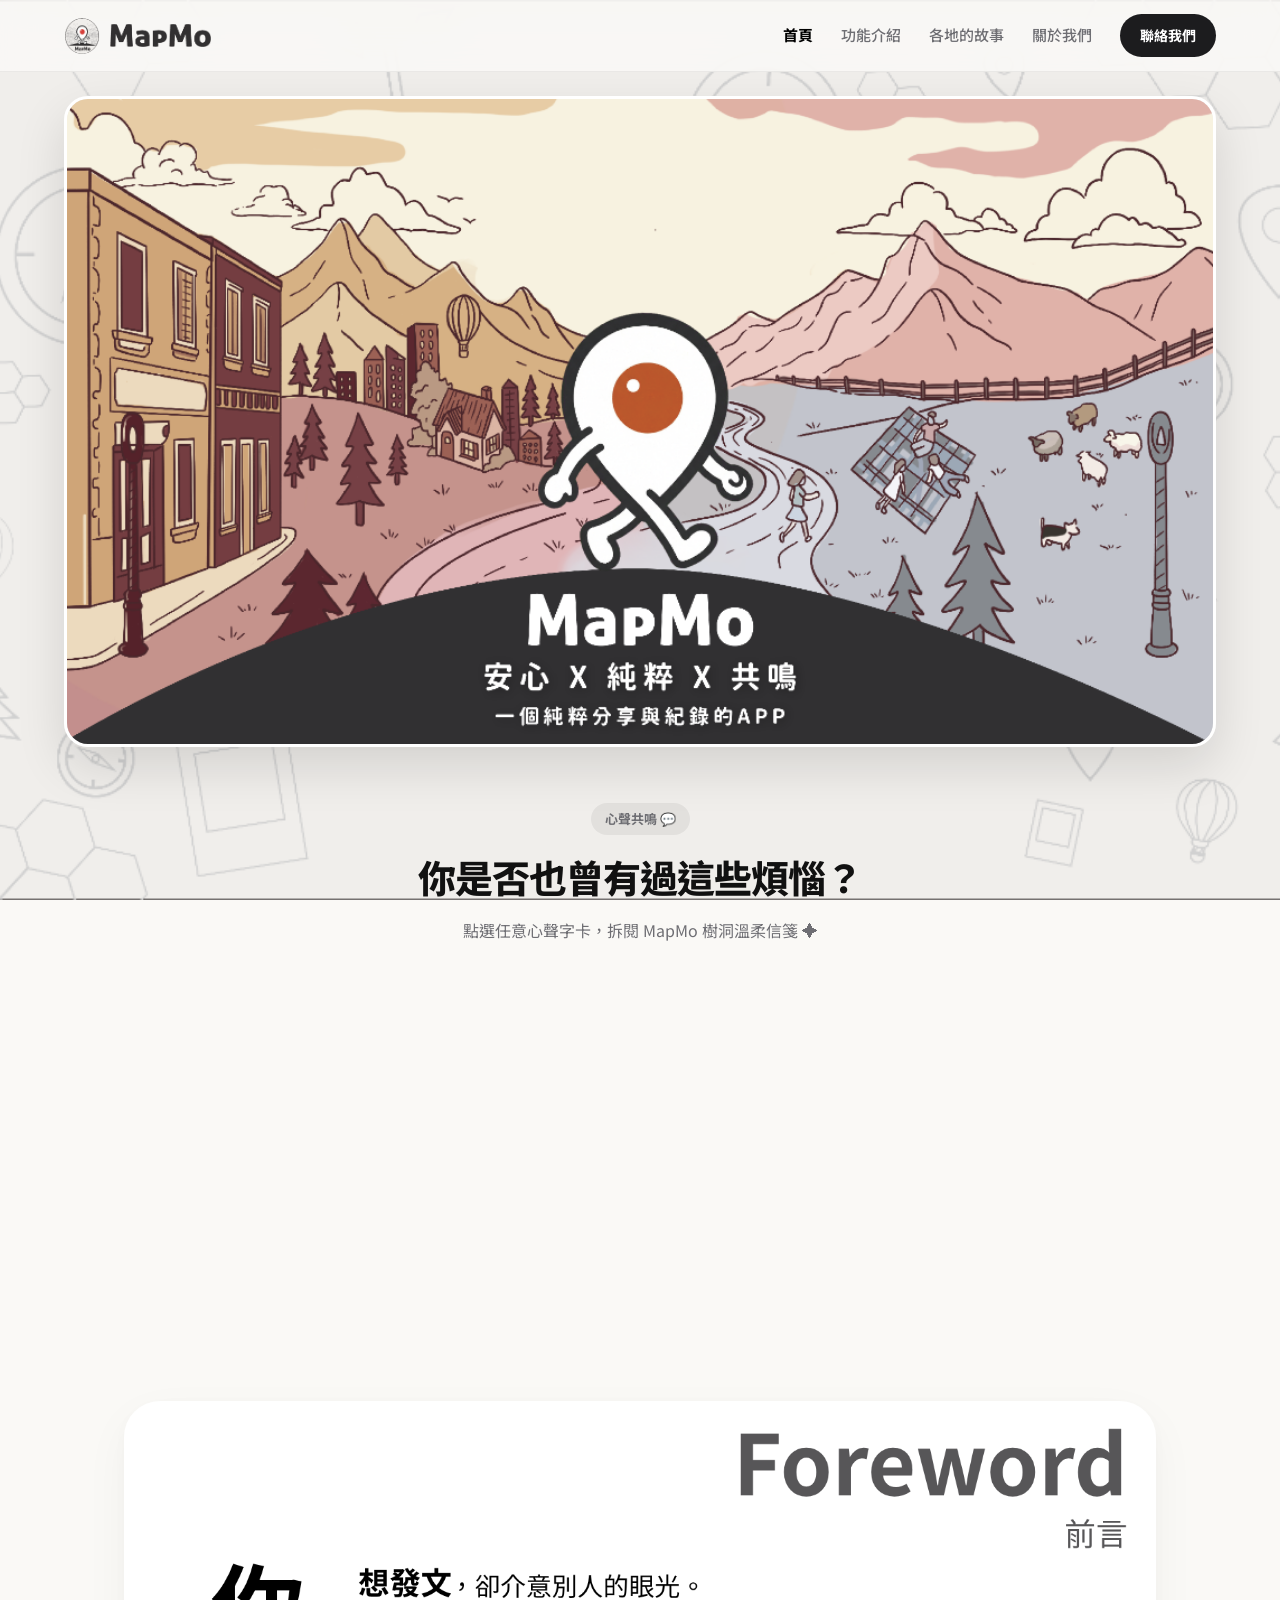
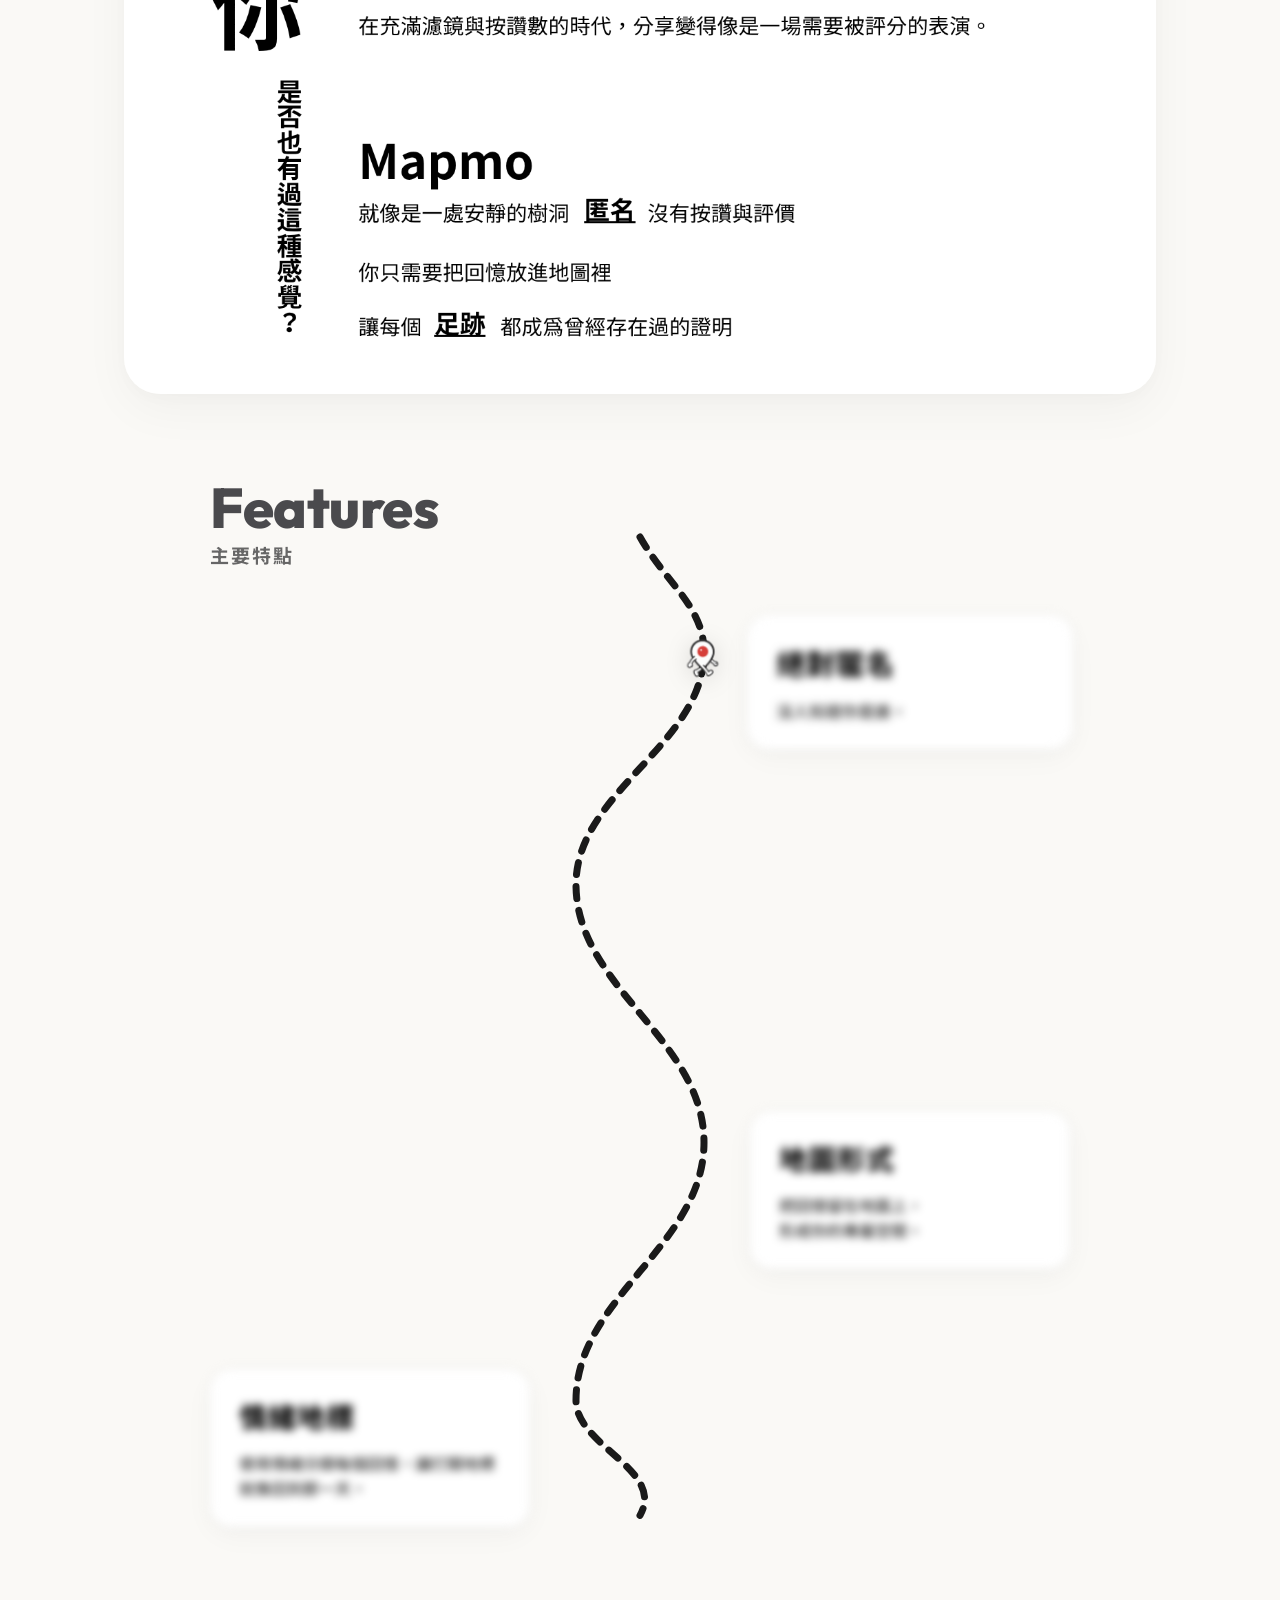
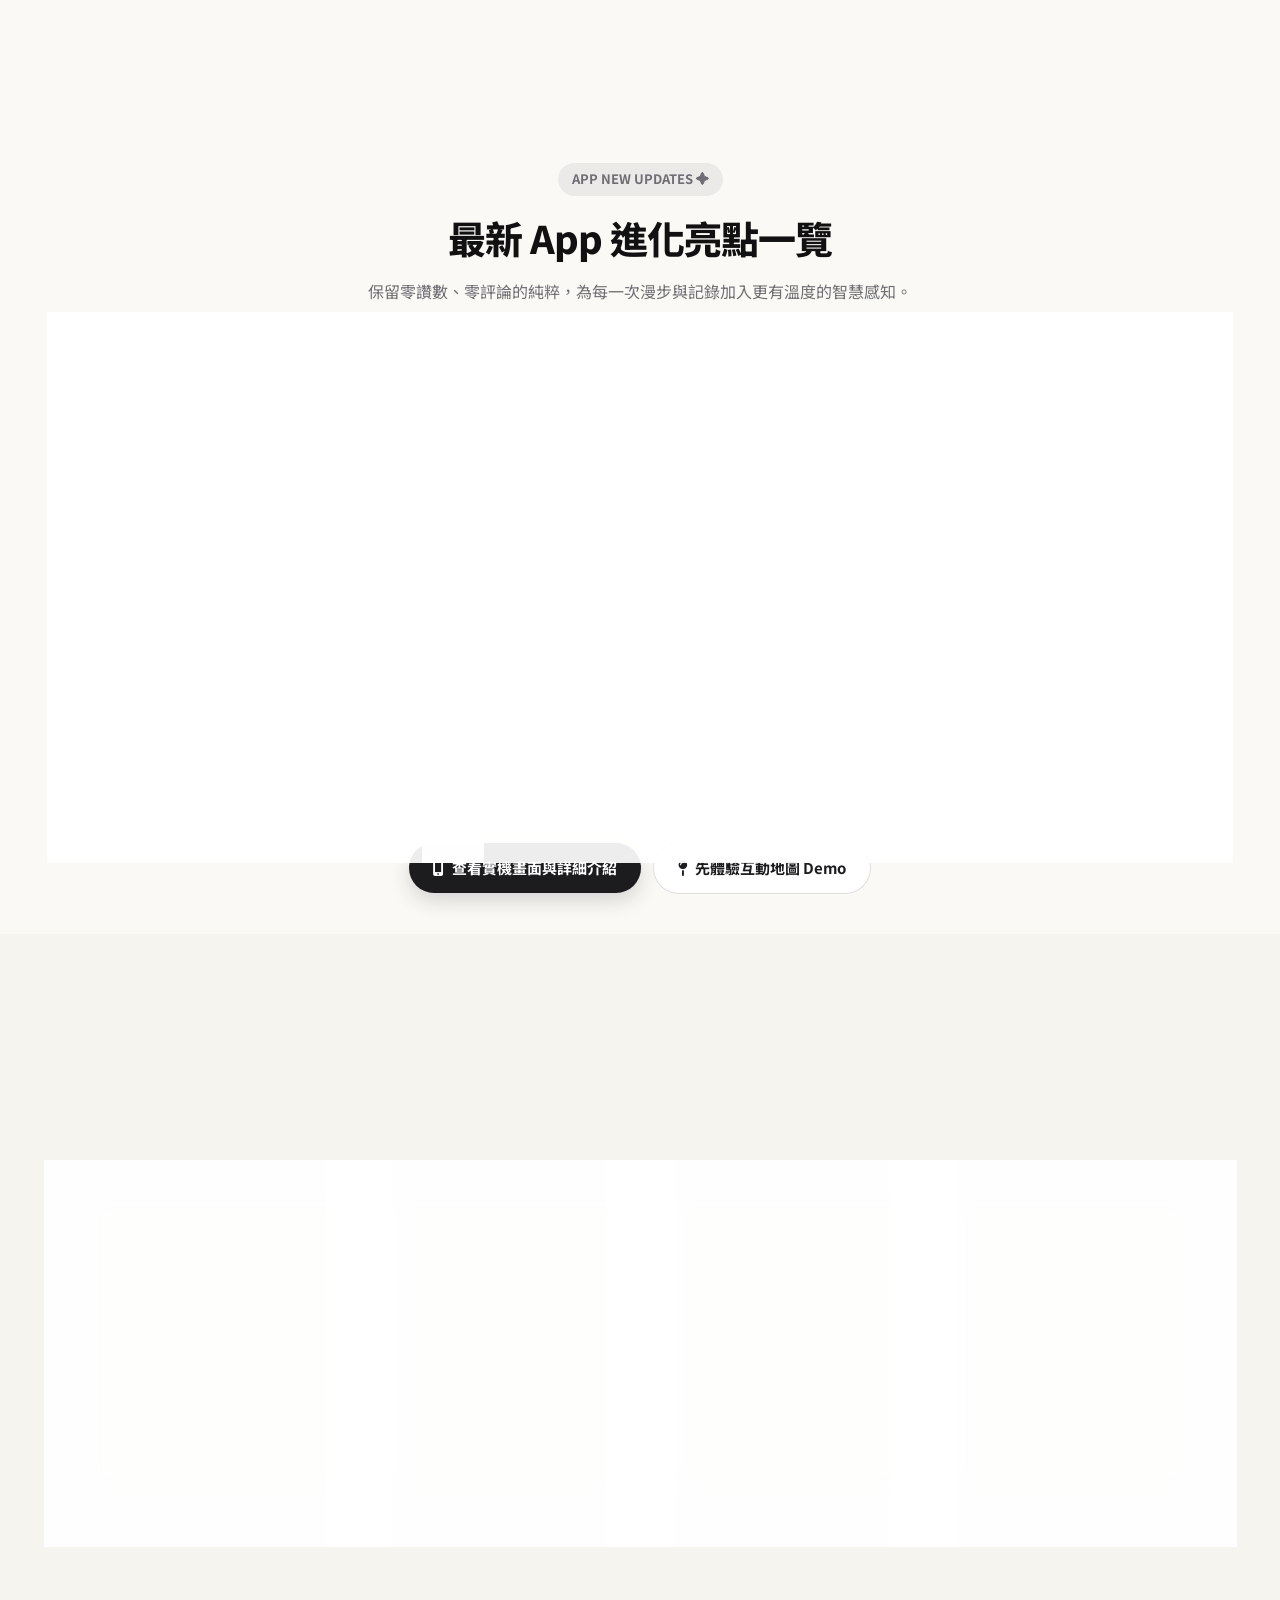
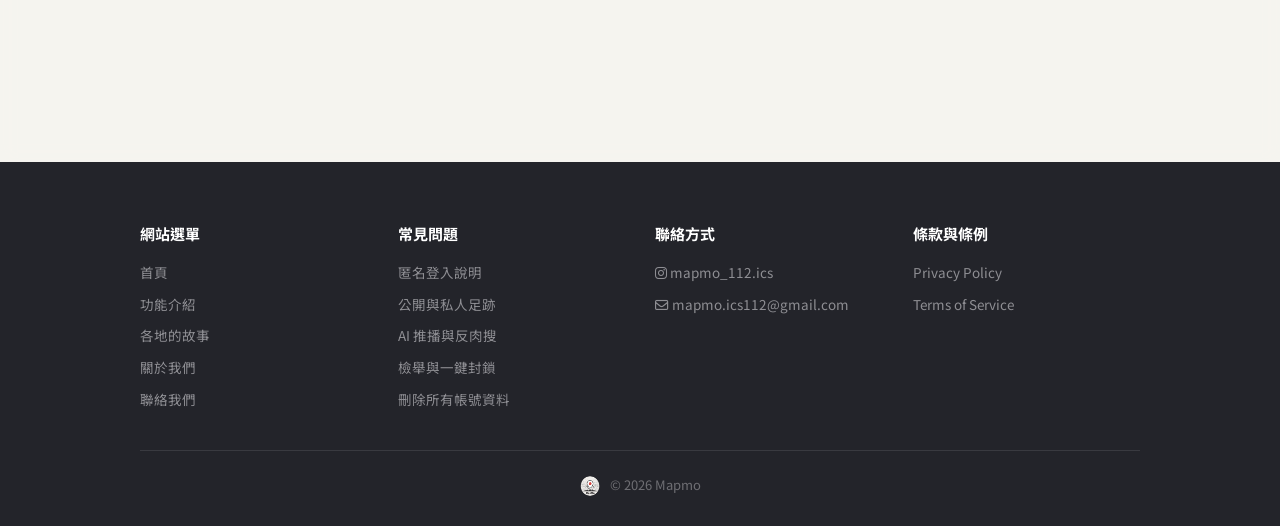
==== commit c0ec6a96: "feat: add mobile foreword editorial card and exhibition quiz links" ====
--- a/index.html
+++ b/index.html
@@ -25,7 +25,7 @@
     <link rel="stylesheet" href="assets/vendor/swiper/swiper-bundle.min.css" />
 
     <!-- Custom CSS -->
-    <link rel="stylesheet" href="style.css?v=20261121_f1">
+    <link rel="stylesheet" href="style.css?v=20261123_w1">
 </head>
 
 <body class="home-page">
@@ -189,9 +189,24 @@
     <section class="editorial-full-section">
         <div class="editorial-container">
             
-            <!-- ── Card 1: Foreword 前言 (用戶原圖原封不動放置) ── -->
+            <!-- ── Card 1: Foreword 前言 (桌機保留原圖，手機改為高可讀排版卡) ── -->
             <div class="foreword-user-card">
                 <img src="assets/foreword-user-image.png" alt="MapMo 前言" class="foreword-user-img">
+                <div class="foreword-mobile-editorial" aria-label="MapMo 前言">
+                    <div class="foreword-mob-header">
+                        <span class="foreword-mob-eyebrow">Foreword</span>
+                        <span class="foreword-mob-zh">前言</span>
+                    </div>
+                    <h3 class="foreword-mob-hook">你是否也有過這種感覺？</h3>
+                    <p class="foreword-mob-copy">想發文，卻介意別人的眼光。<br>在充滿濾鏡與按讚數的時代，分享變得像是一場需要被評分的表演。</p>
+                    <div class="foreword-mob-divider"></div>
+                    <p class="foreword-mob-brand"><strong>MapMo</strong> 就像是一處安靜的樹洞</p>
+                    <div class="foreword-mob-pills">
+                        <span class="foreword-mob-pill">匿名</span>
+                        <span class="foreword-mob-pill">沒有按讚與評價</span>
+                    </div>
+                    <p class="foreword-mob-closing">你只需要把回憶放進地圖裡<br>讓每個 <strong>足跡</strong> 都成為曾經存在過的證明</p>
+                </div>
             </div>
 
             <!-- ── Card 2: Features 主要特點 (去白底純淨版 + 虛線與動態卡片) ── -->
@@ -378,6 +393,25 @@
                     <span class="card-link-btn">聯絡團隊 <i class="fas fa-arrow-right"></i></span>
                 </a>
             </div>
+
+            <!-- 展覽心理測驗橫幅入口（維持上方 2x2 頁面卡片對稱） -->
+            <a href="https://chen1an.github.io/mapmo-quiz/" target="_blank" rel="noopener noreferrer" class="quiz-promo-banner">
+                <div class="quiz-promo-content">
+                    <span class="quiz-promo-eyebrow">
+                        <span class="quiz-promo-dots" aria-hidden="true">
+                            <i style="background:#EA4335"></i>
+                            <i style="background:#FBBD04"></i>
+                            <i style="background:#F48FB1"></i>
+                            <i style="background:#4285F4"></i>
+                            <i style="background:#9E9E9E"></i>
+                        </span>
+                        EXHIBITION SPECIAL · 社群習慣特刊
+                    </span>
+                    <h3>你是哪一種社群派？</h3>
+                    <p>11 題情境心理測驗，測出你是「潛水觀察派」、「備忘錄日記派」、「悄悄發佈派」、「精修完美派」還是「隨心所欲派」</p>
+                </div>
+                <span class="quiz-promo-cta">開始 11 題心理測驗 <i class="fas fa-arrow-right" aria-hidden="true"></i></span>
+            </a>
         </div>
     </section>
 
--- a/style.css
+++ b/style.css
@@ -1552,6 +1552,10 @@
     object-fit: contain;
 }
 
+.foreword-mobile-editorial {
+    display: none;
+}
+
 .card-header-top-right {
     position: absolute;
     top: 48px;
@@ -2784,6 +2788,108 @@
     transform: translateX(4px);
 }
 
+/* ── Homepage Exhibition Quiz Banner (below 2x2 pages-grid) ── */
+.quiz-promo-banner {
+    container-type: inline-size;
+    display: flex;
+    align-items: center;
+    justify-content: space-between;
+    gap: clamp(1rem, 3vw, 1.75rem);
+    margin-top: clamp(1rem, 2.5vw, 1.5rem);
+    padding: clamp(1.25rem, 4cqi, 1.75rem) clamp(1.25rem, 4.5cqi, 2rem);
+    border-radius: var(--radius-lg);
+    background: linear-gradient(135deg, rgba(255, 253, 249, 0.96) 0%, rgba(248, 244, 232, 0.94) 100%);
+    border: 1px solid rgba(28, 28, 30, 0.08);
+    box-shadow: var(--shadow-soft);
+    text-decoration: none;
+    color: inherit;
+    transition: transform 0.3s cubic-bezier(0.16, 1, 0.3, 1), box-shadow 0.3s ease;
+}
+
+.quiz-promo-banner:hover {
+    transform: translateY(-4px);
+    box-shadow: var(--shadow-hover);
+}
+
+.quiz-promo-content {
+    flex: 1 1 auto;
+    min-width: 0;
+}
+
+.quiz-promo-eyebrow {
+    display: inline-flex;
+    align-items: center;
+    gap: 8px;
+    padding: 5px 12px;
+    border-radius: 999px;
+    background: rgba(28, 28, 30, 0.06);
+    font-size: 11.5px;
+    font-weight: 800;
+    letter-spacing: 0.06em;
+    color: var(--text-primary);
+    margin-bottom: 10px;
+}
+
+.quiz-promo-dots {
+    display: inline-flex;
+    align-items: center;
+    gap: 4px;
+}
+
+.quiz-promo-dots i {
+    width: 7px;
+    height: 7px;
+    border-radius: 50%;
+    display: inline-block;
+}
+
+.quiz-promo-banner h3 {
+    font-size: clamp(1.2rem, 1.05rem + 1.1cqi, 1.5rem);
+    font-weight: 900;
+    color: var(--text-primary);
+    margin: 0 0 6px;
+}
+
+.quiz-promo-banner p {
+    font-size: clamp(0.875rem, 0.84rem + 0.35cqi, 0.95rem);
+    color: var(--text-muted);
+    line-height: 1.6;
+    margin: 0;
+}
+
+.quiz-promo-cta {
+    flex-shrink: 0;
+    display: inline-flex;
+    align-items: center;
+    justify-content: center;
+    gap: 8px;
+    min-block-size: var(--target-size);
+    padding: 12px 22px;
+    border-radius: 999px;
+    background: var(--text-primary);
+    color: #FFFFFF;
+    font-size: 14px;
+    font-weight: 800;
+    white-space: nowrap;
+    box-shadow: 0 6px 16px rgba(28, 28, 30, 0.16);
+    transition: transform 0.25s ease;
+}
+
+.quiz-promo-banner:hover .quiz-promo-cta {
+    transform: translateX(3px);
+}
+
+@media (max-width: 767px) {
+    .quiz-promo-banner {
+        flex-direction: column;
+        align-items: flex-start;
+    }
+
+    .quiz-promo-cta {
+        width: 100%;
+    }
+}
+
 /* Contact Cards Grid */
 .contact-cards-grid {
     display: grid;
@@ -4007,6 +4113,113 @@
     .foreword-user-card {
         border-radius: 20px;
         margin-bottom: 32px;
+        background: linear-gradient(155deg, #FFFDF8 0%, #F7F3E9 100%);
+        border: 1px solid rgba(28, 28, 30, 0.08);
+    }
+
+    .foreword-user-img {
+        display: none;
+    }
+
+    .foreword-mobile-editorial {
+        display: block;
+        container-type: inline-size;
+        padding: clamp(1.35rem, 6cqi, 1.85rem) clamp(1.2rem, 5.5cqi, 1.65rem);
+        color: #1C1C1E;
+    }
+
+    .foreword-mob-header {
+        display: flex;
+        align-items: baseline;
+        justify-content: space-between;
+        margin-bottom: 16px;
+        padding-bottom: 10px;
+        border-bottom: 1px solid rgba(28, 28, 30, 0.09);
+    }
+
+    .foreword-mob-eyebrow {
+        font-family: 'Outfit', sans-serif;
+        font-size: clamp(1.25rem, 1.05rem + 1.5cqi, 1.6rem);
+        font-weight: 800;
+        letter-spacing: -0.02em;
+        color: #1C1C1E;
+    }
+
+    .foreword-mob-zh {
+        font-size: 13px;
+        font-weight: 700;
+        color: #6B7280;
+        letter-spacing: 0.08em;
+    }
+
+    .foreword-mob-hook {
+        font-size: clamp(1.2rem, 1.02rem + 1.3cqi, 1.45rem);
+        font-weight: 900;
+        line-height: 1.38;
+        margin: 0 0 12px;
+        color: #1C1C1E;
+    }
+
+    .foreword-mob-copy {
+        font-size: clamp(0.92rem, 0.88rem + 0.45cqi, 1.02rem);
+        line-height: 1.75;
+        color: #4B5563;
+        margin: 0;
+    }
+
+    .foreword-mob-divider {
+        width: 36px;
+        height: 3px;
+        border-radius: 999px;
+        background: linear-gradient(90deg, #FBBD04, #F48FB1, #4285F4);
+        margin: 18px 0 16px;
+    }
+
+    .foreword-mob-brand {
+        font-size: clamp(1.02rem, 0.96rem + 0.6cqi, 1.15rem);
+        font-weight: 700;
+        color: #1C1C1E;
+        margin: 0 0 10px;
+    }
+
+    .foreword-mob-brand strong {
+        font-family: 'Outfit', sans-serif;
+        font-weight: 900;
+        font-size: 1.12em;
+    }
+
+    .foreword-mob-pills {
+        display: flex;
+        flex-wrap: wrap;
+        gap: 8px;
+        margin-bottom: 14px;
+    }
+
+    .foreword-mob-pill {
+        display: inline-flex;
+        align-items: center;
+        padding: 4px 12px;
+        border-radius: 999px;
+        background: rgba(28, 28, 30, 0.07);
+        color: #1C1C1E;
+        font-size: 12.5px;
+        font-weight: 800;
+    }
+
+    .foreword-mob-closing {
+        font-size: clamp(0.94rem, 0.9rem + 0.45cqi, 1.04rem);
+        line-height: 1.75;
+        color: #374151;
+        margin: 0;
+    }
+
+    .foreword-mob-closing strong {
+        color: #1C1C1E;
+        font-weight: 900;
+        text-decoration: underline;
+        text-decoration-color: rgba(251, 189, 4, 0.75);
+        text-decoration-thickness: 3px;
+        text-underline-offset: 3px;
     }
 
     /* 首頁 #featuresSection：手機版轉為左直虛線＋右側卡片時間軸（保留走路小人動畫） */
@@ -4286,4 +4499,4 @@
     }
 }
 
-/* DEPLOY_VERSION: 20261121_fluid_adaptive_v1 */
+/* DEPLOY_VERSION: 20261123_echo_web_v1 */
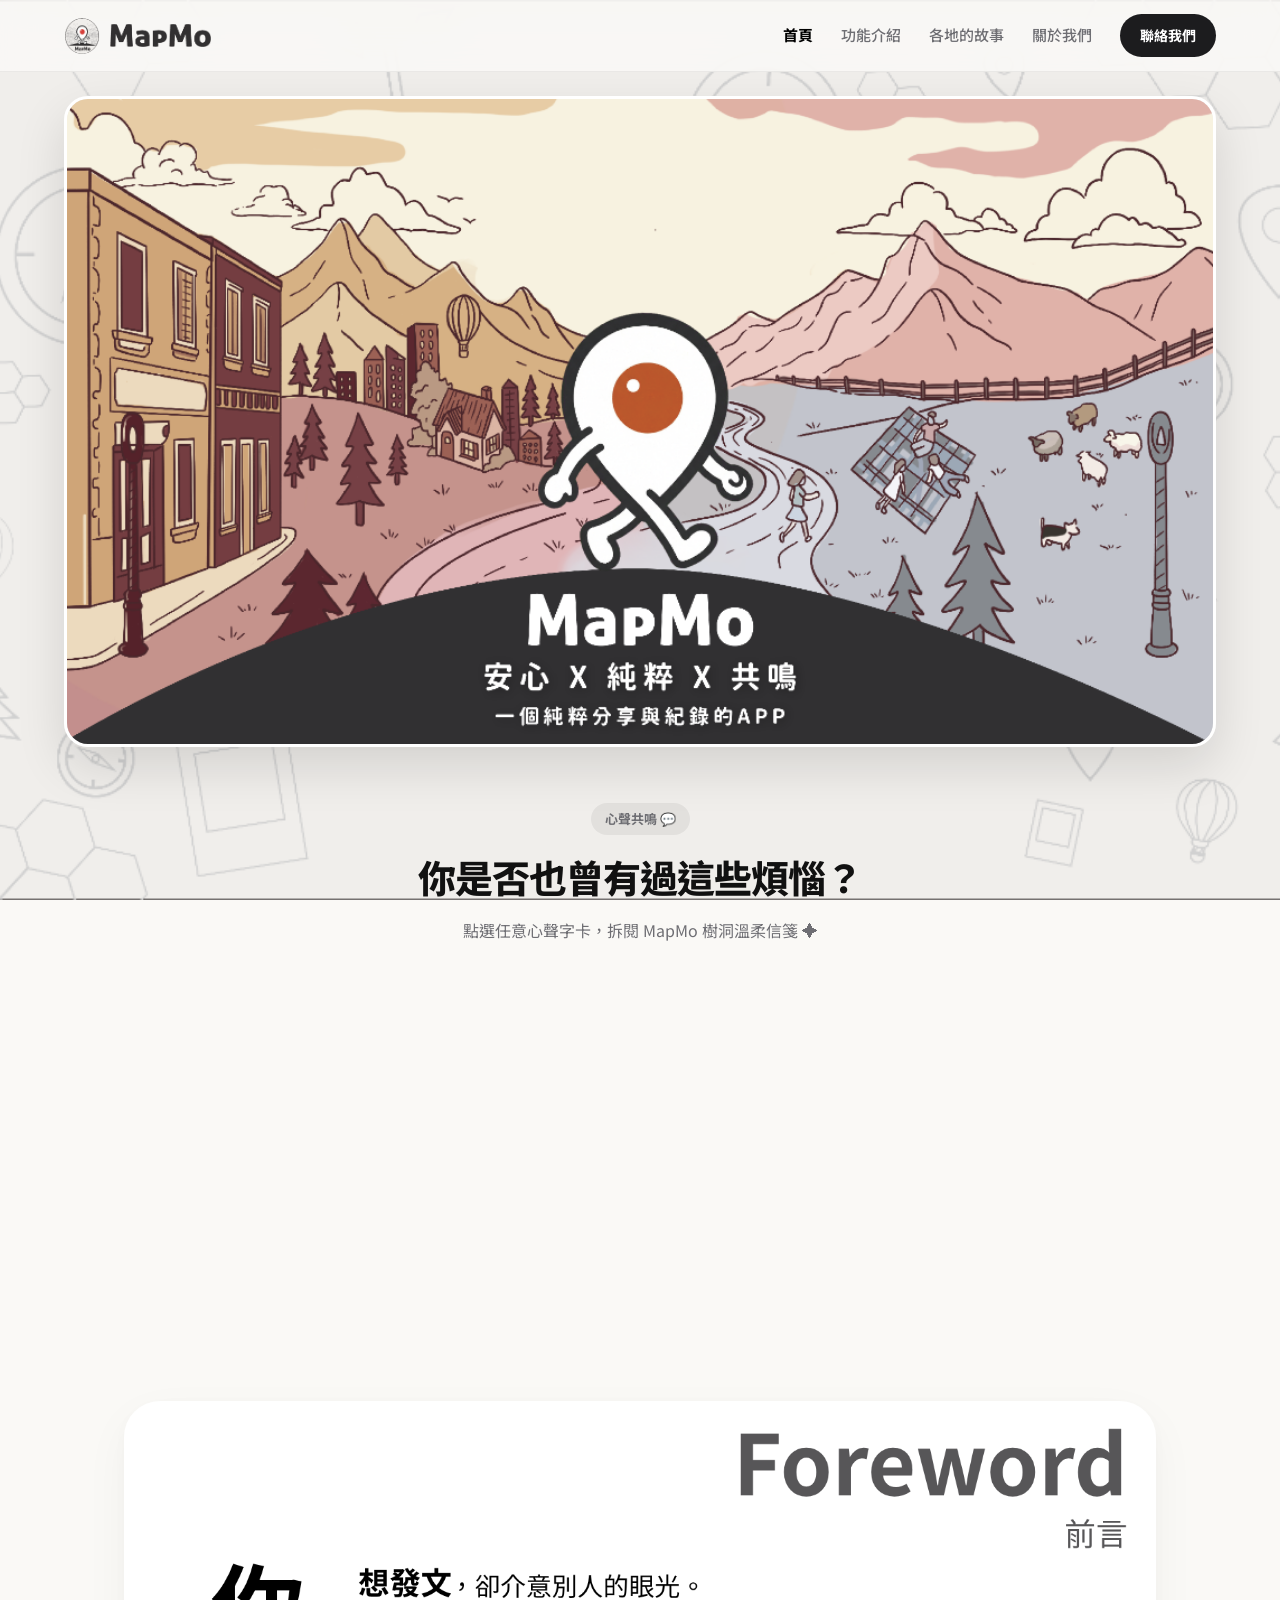
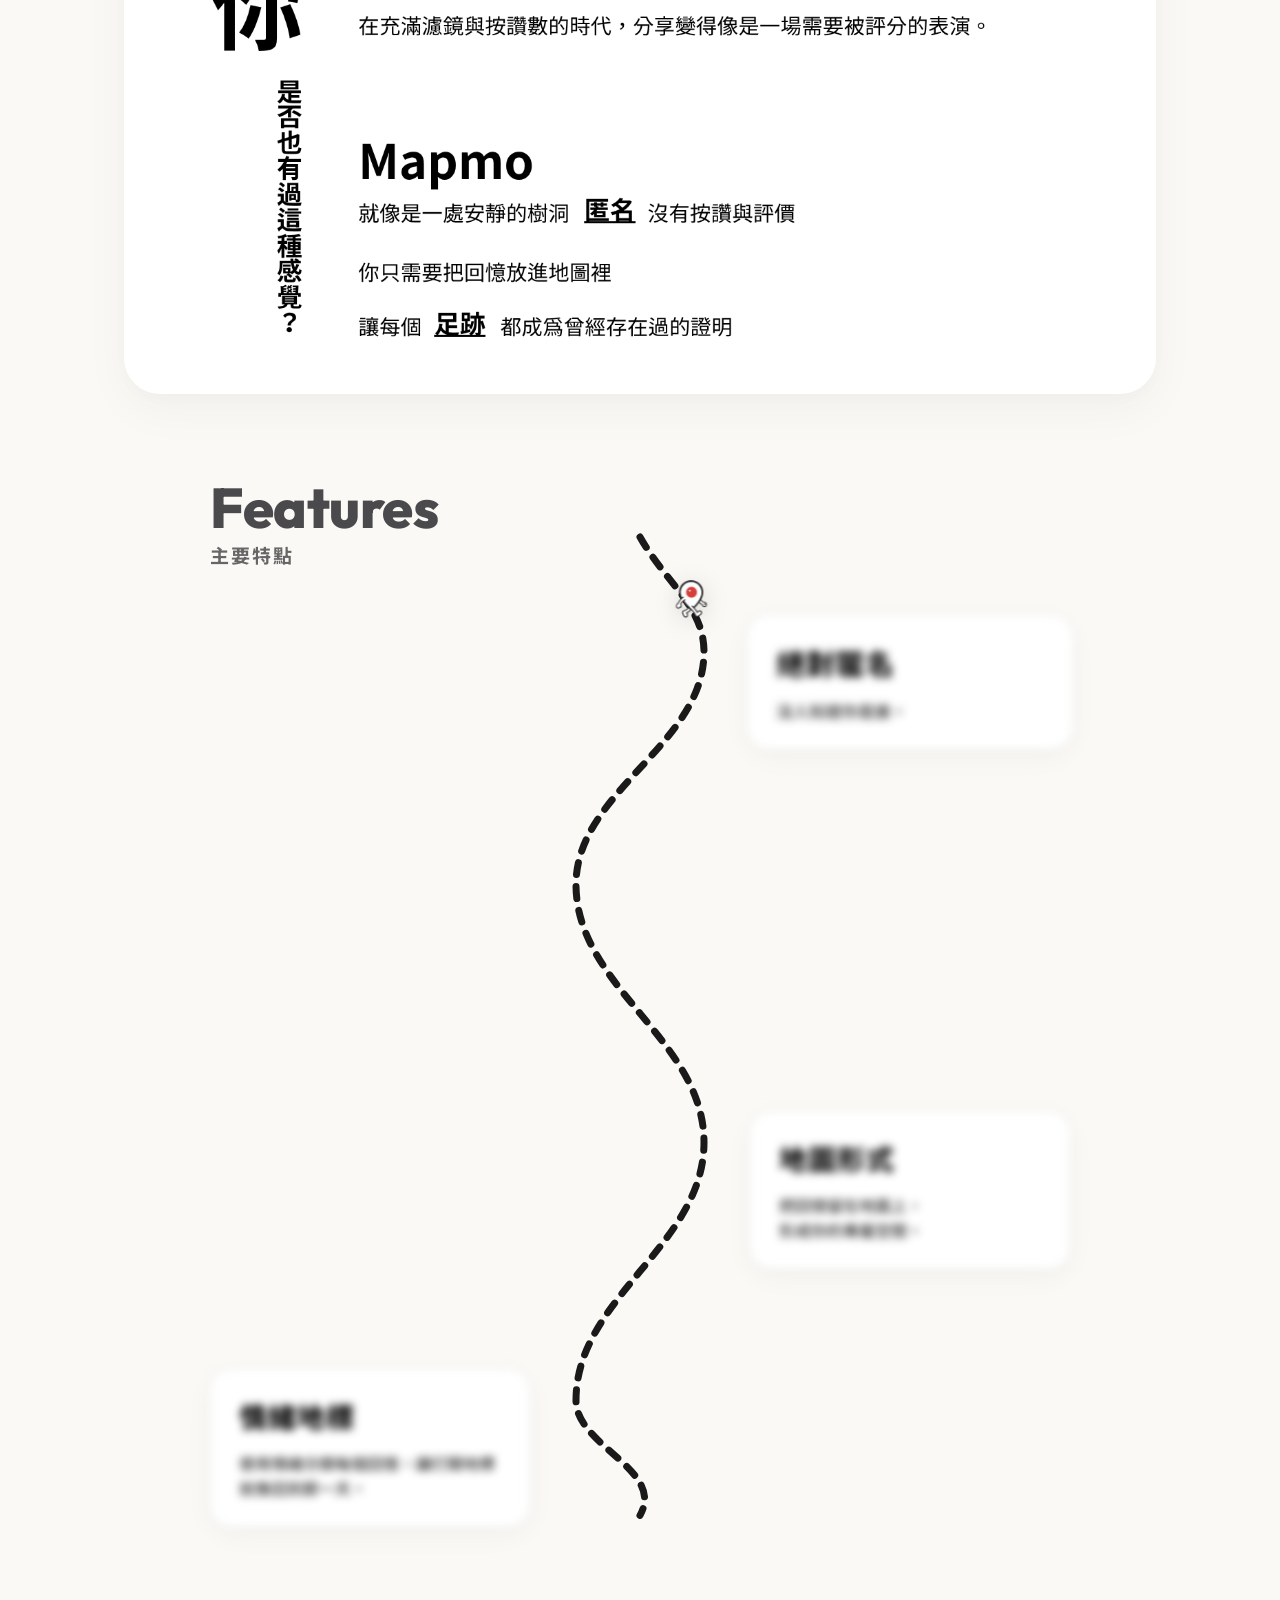
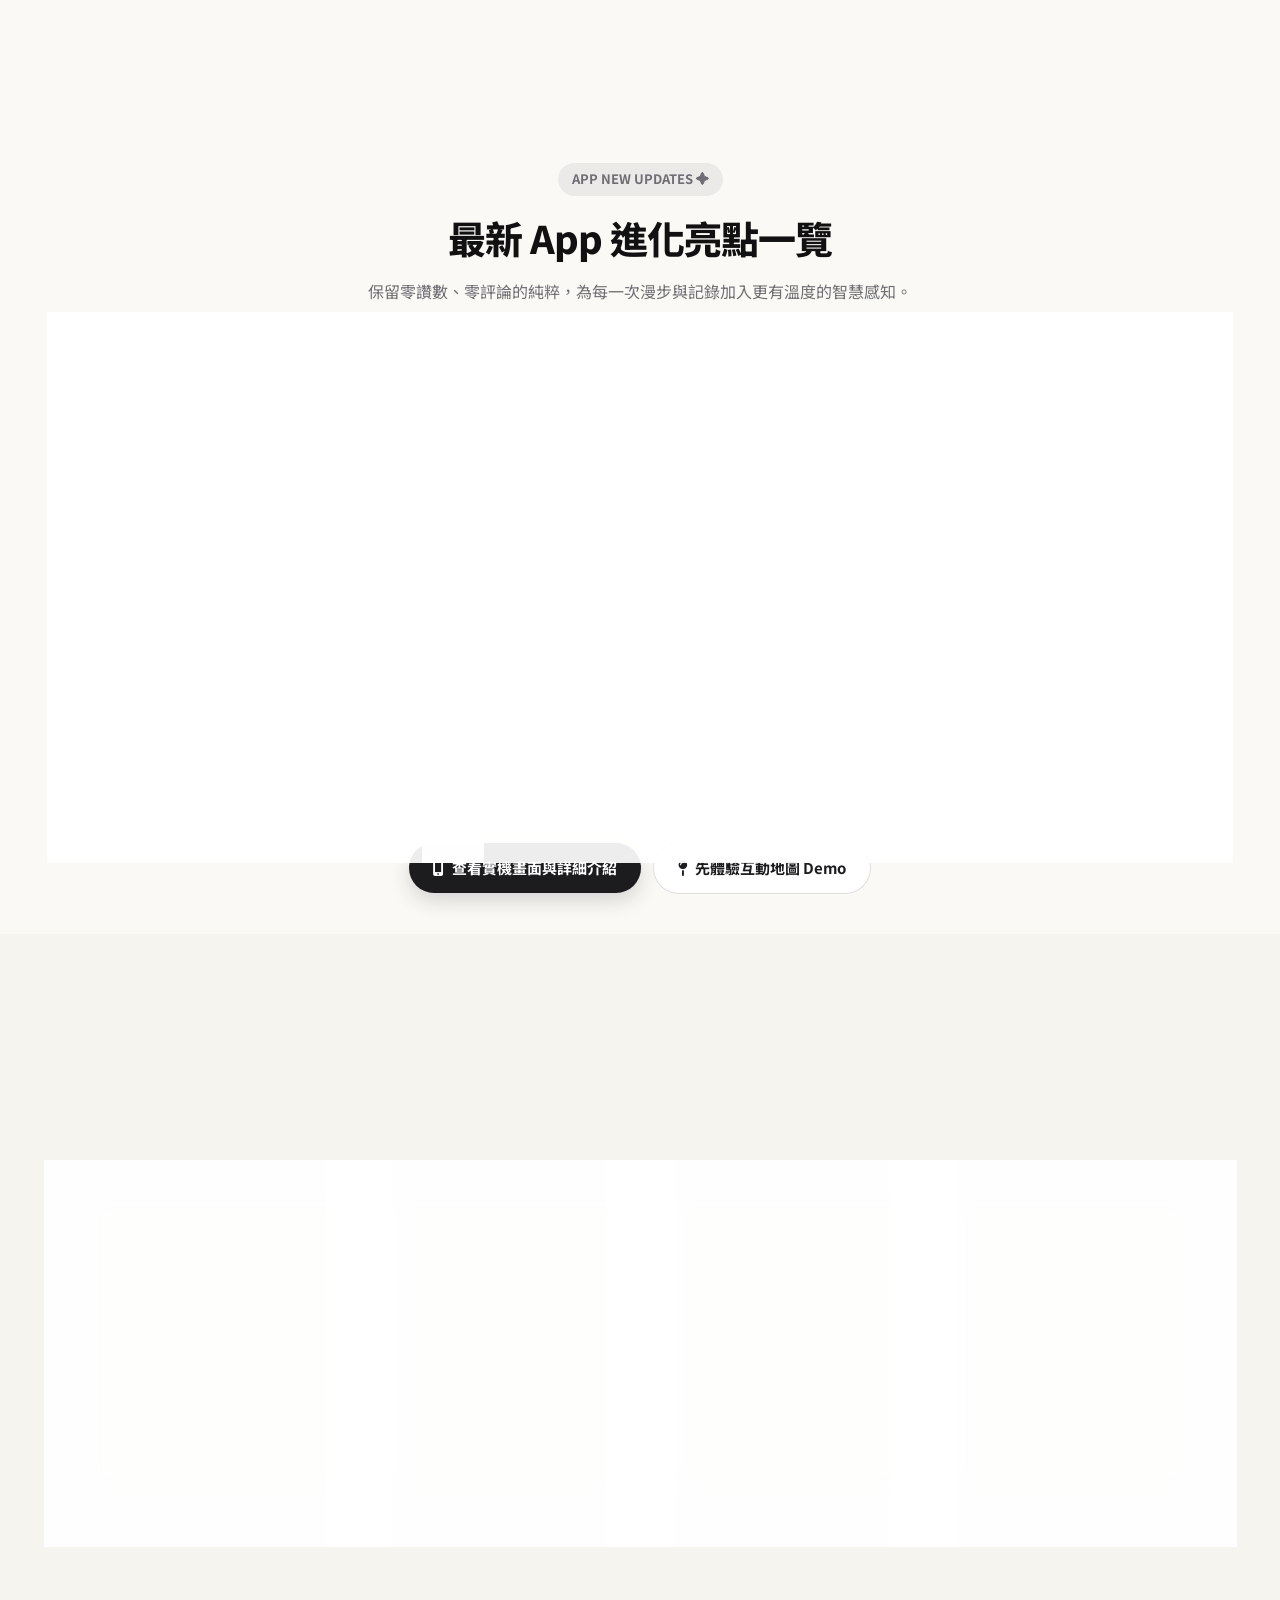
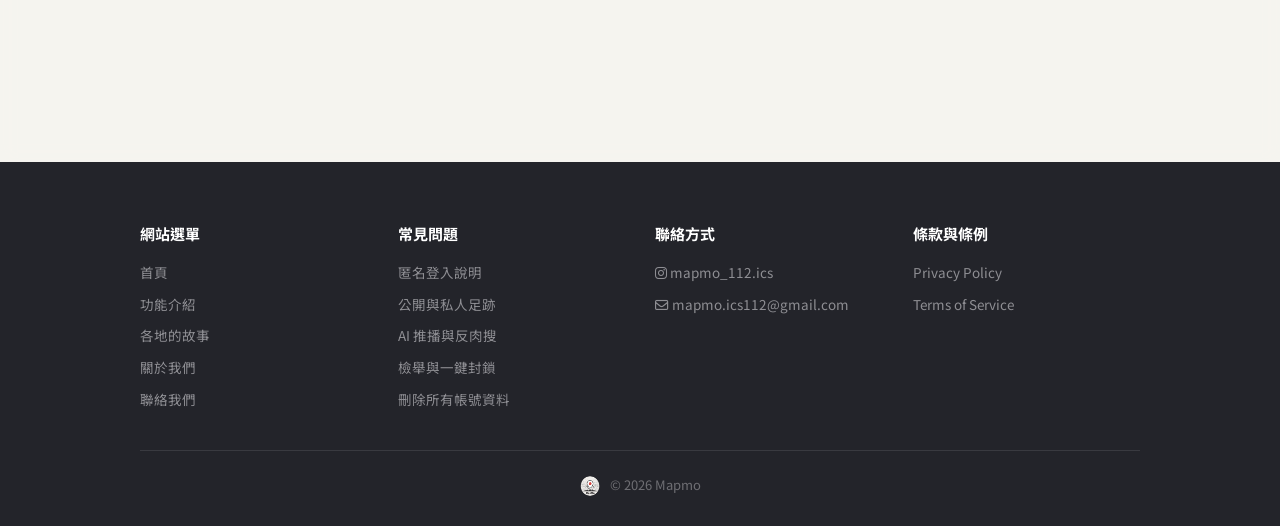
==== commit ac3bc05b: "perf(web): compress 56MB/20MB assets, add lazy loading, defer scripts, and drop mobile blur" ====
--- a/index.html
+++ b/index.html
@@ -25,7 +25,7 @@
     <link rel="stylesheet" href="assets/vendor/swiper/swiper-bundle.min.css" />
 
     <!-- Custom CSS -->
-    <link rel="stylesheet" href="style.css?v=20261123_w1">
+    <link rel="stylesheet" href="style.css?v=20261124_perf1">
 </head>
 
 <body class="home-page">
@@ -57,7 +57,7 @@
     <!-- 2. 首頁 Hero 區塊 -->
     <section class="hero-section">
         <div class="hero-full-container fade-in">
-            <img src="assets/hero-illustration.png" alt="MapMo 首頁滿版主視覺插畫" class="hero-full-img">
+            <img src="assets/hero-illustration.png" alt="MapMo 首頁滿版主視覺插畫" width="1024" height="576" fetchpriority="high" decoding="async" class="hero-full-img">
         </div>
     </section>
 
@@ -165,7 +165,7 @@
                 <div class="letter-divider"></div>
                 <div class="letter-response-box">
                     <div class="letter-responder">
-                        <img src="assets/post-icon-red.png" alt="MapMo Mascot" class="letter-responder-avatar">
+                        <img src="assets/post-icon-red.png" alt="MapMo Mascot" width="240" height="240" loading="lazy" fetchpriority="low" decoding="async" class="letter-responder-avatar">
                         <div class="letter-responder-info">
                             <span class="letter-responder-name">MapMo 樹洞傾聽</span>
                             <span class="letter-responder-sub">全匿名・無讚無評・安放情緒</span>
@@ -458,15 +458,15 @@
             </div>
 
             <div class="pdf-footer-bottom">
-                <img src="assets/icon.png" class="pdf-footer-mini-logo" alt="Logo">
+                <img src="assets/icon.png" class="pdf-footer-mini-logo" alt="Logo" width="156" height="156" loading="lazy" decoding="async">
                 <span>© 2026 Mapmo</span>
             </div>
         </div>
     </footer>
 
     <!-- Swiper 3D Coverflow JS -->
-    <script src="assets/vendor/swiper/swiper-bundle.min.js"></script>
-    <script src="script.js?v=20261116_faq2"></script>
+    <script defer src="assets/vendor/swiper/swiper-bundle.min.js"></script>
+    <script defer src="script.js?v=20261116_faq2"></script>
 </body>
 
 </html>
--- a/style.css
+++ b/style.css
@@ -4499,4 +4499,43 @@
     }
 }
 
-/* DEPLOY_VERSION: 20261123_echo_web_v1 */
+/* Long Card Lists & Mobile GPU Optimization (Zero Blur Jank + Lazy Rendering) */
+.flip-card,
+.team-pastel-card,
+.app-update-card {
+    content-visibility: auto;
+    contain-intrinsic-size: auto 24rem;
+}
+
+@media (max-width: 767px), (pointer: coarse) {
+    .flip-card-front,
+    .flip-card-back,
+    .page-entry-card,
+    .contact-card,
+    .about-intro-card,
+    .faq-item,
+    .app-update-card,
+    .demo-control-panel,
+    .features-interactive-box,
+    .foreword-text-box,
+    .story-card,
+    .team-pastel-card,
+    .quote-chip {
+        backdrop-filter: none !important;
+        -webkit-backdrop-filter: none !important;
+    }
+
+    .page-entry-card,
+    .contact-card,
+    .app-update-card {
+        background: rgba(255, 255, 255, 0.96);
+    }
+
+    .navbar {
+        backdrop-filter: none;
+        -webkit-backdrop-filter: none;
+        background: rgba(250, 249, 246, 0.96);
+    }
+}
+
+/* DEPLOY_VERSION: 20261124_perf1 */
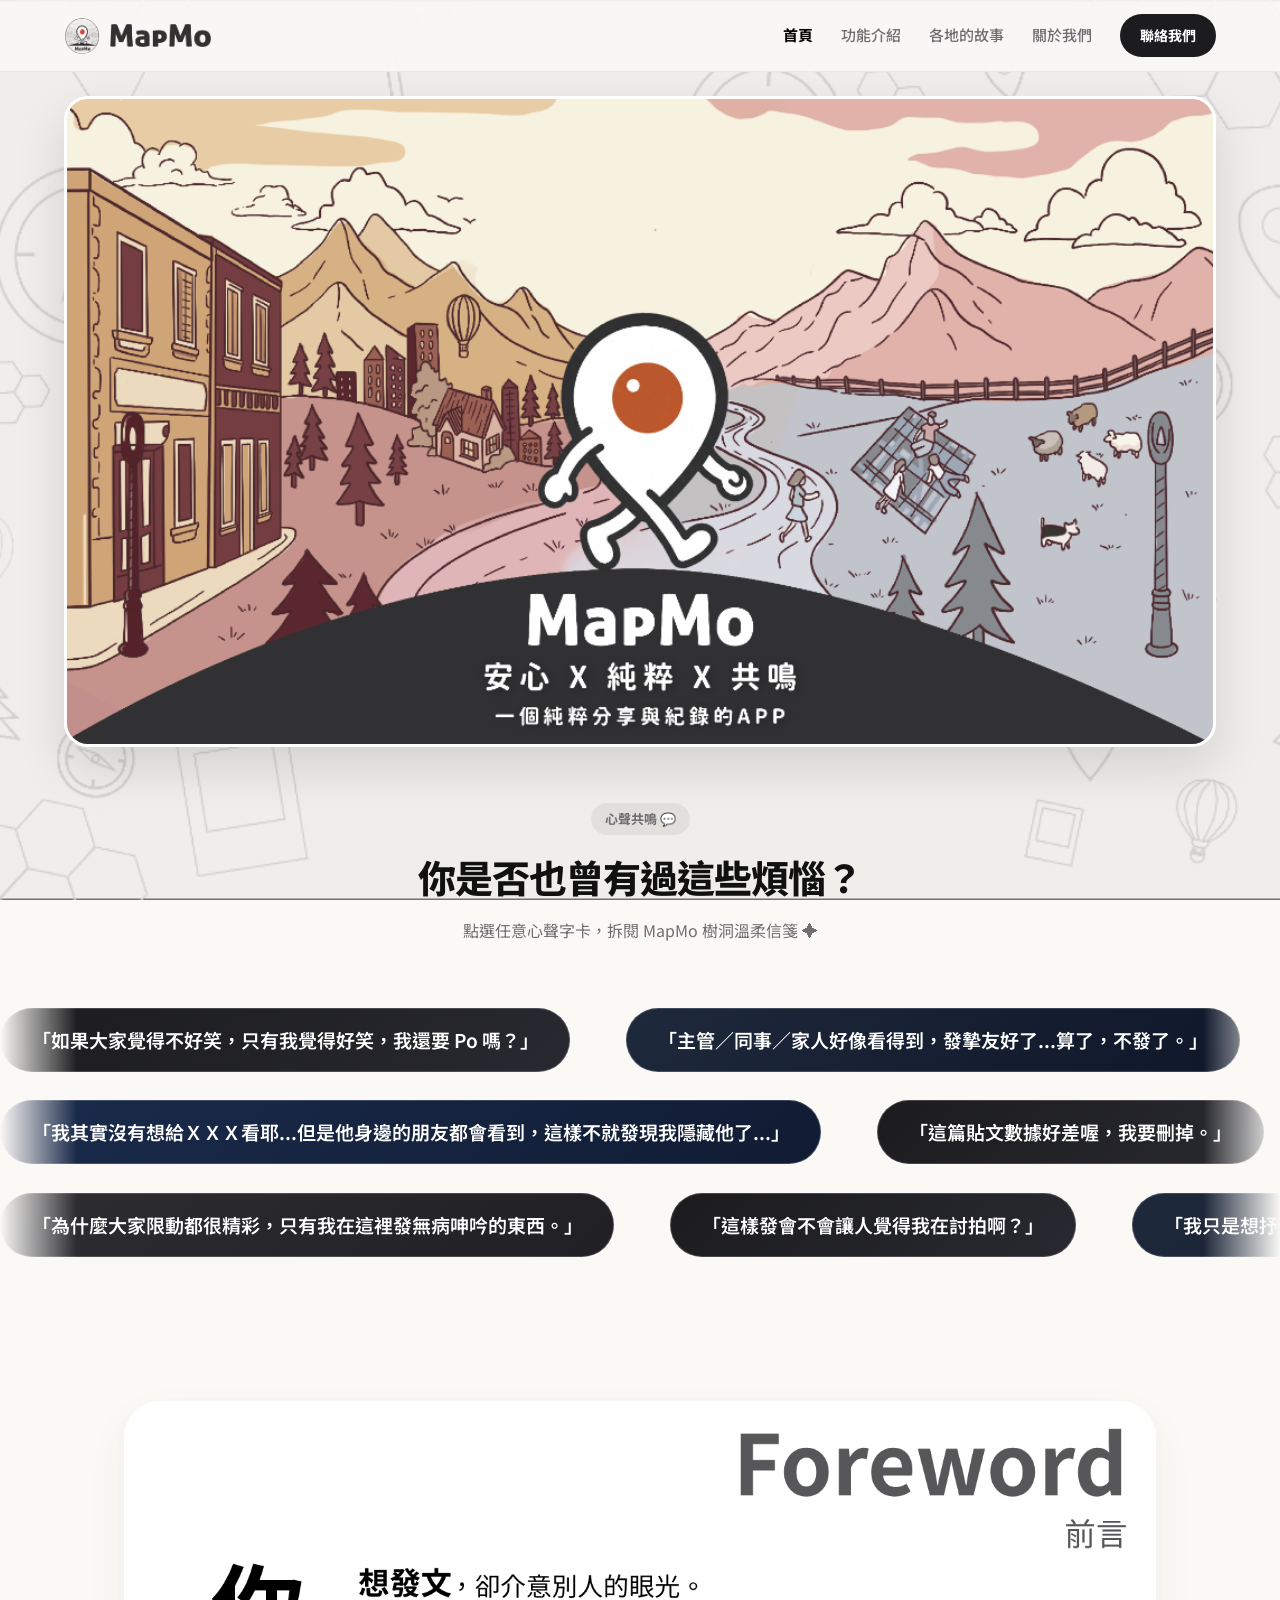
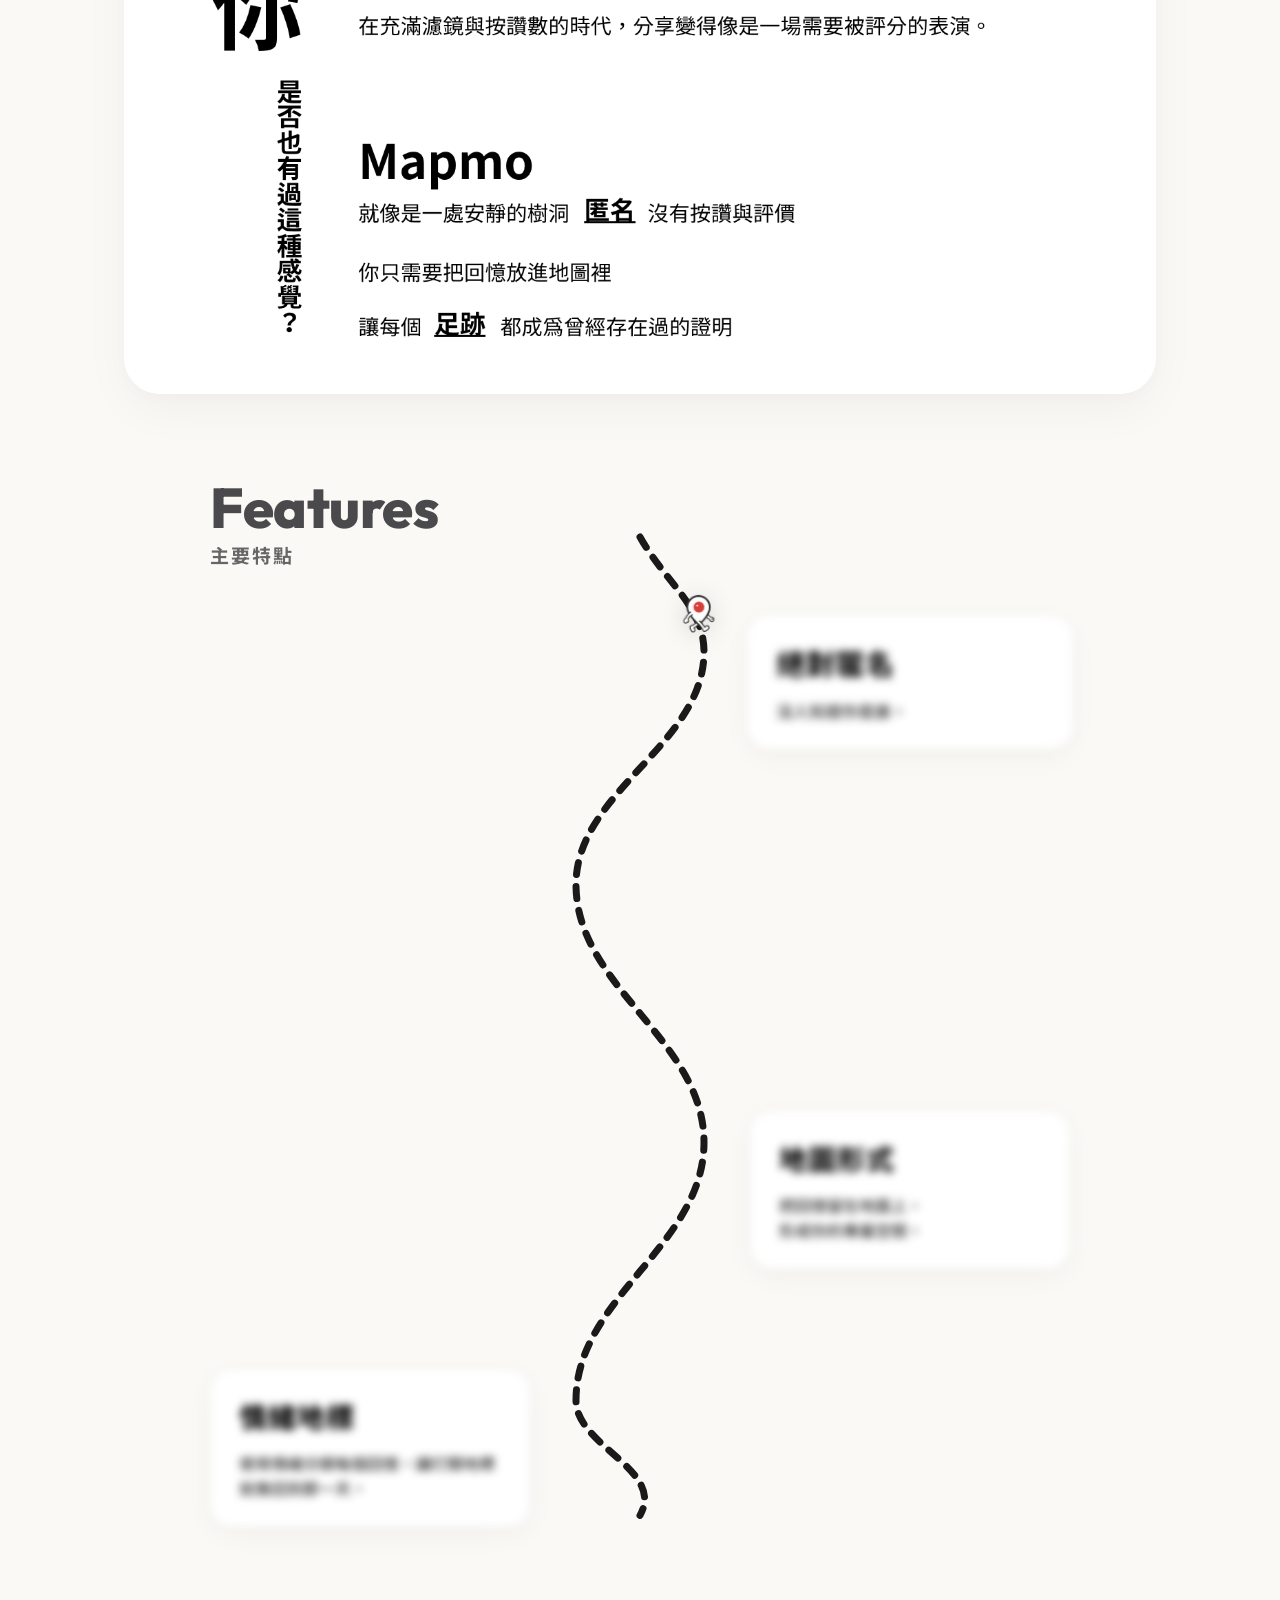
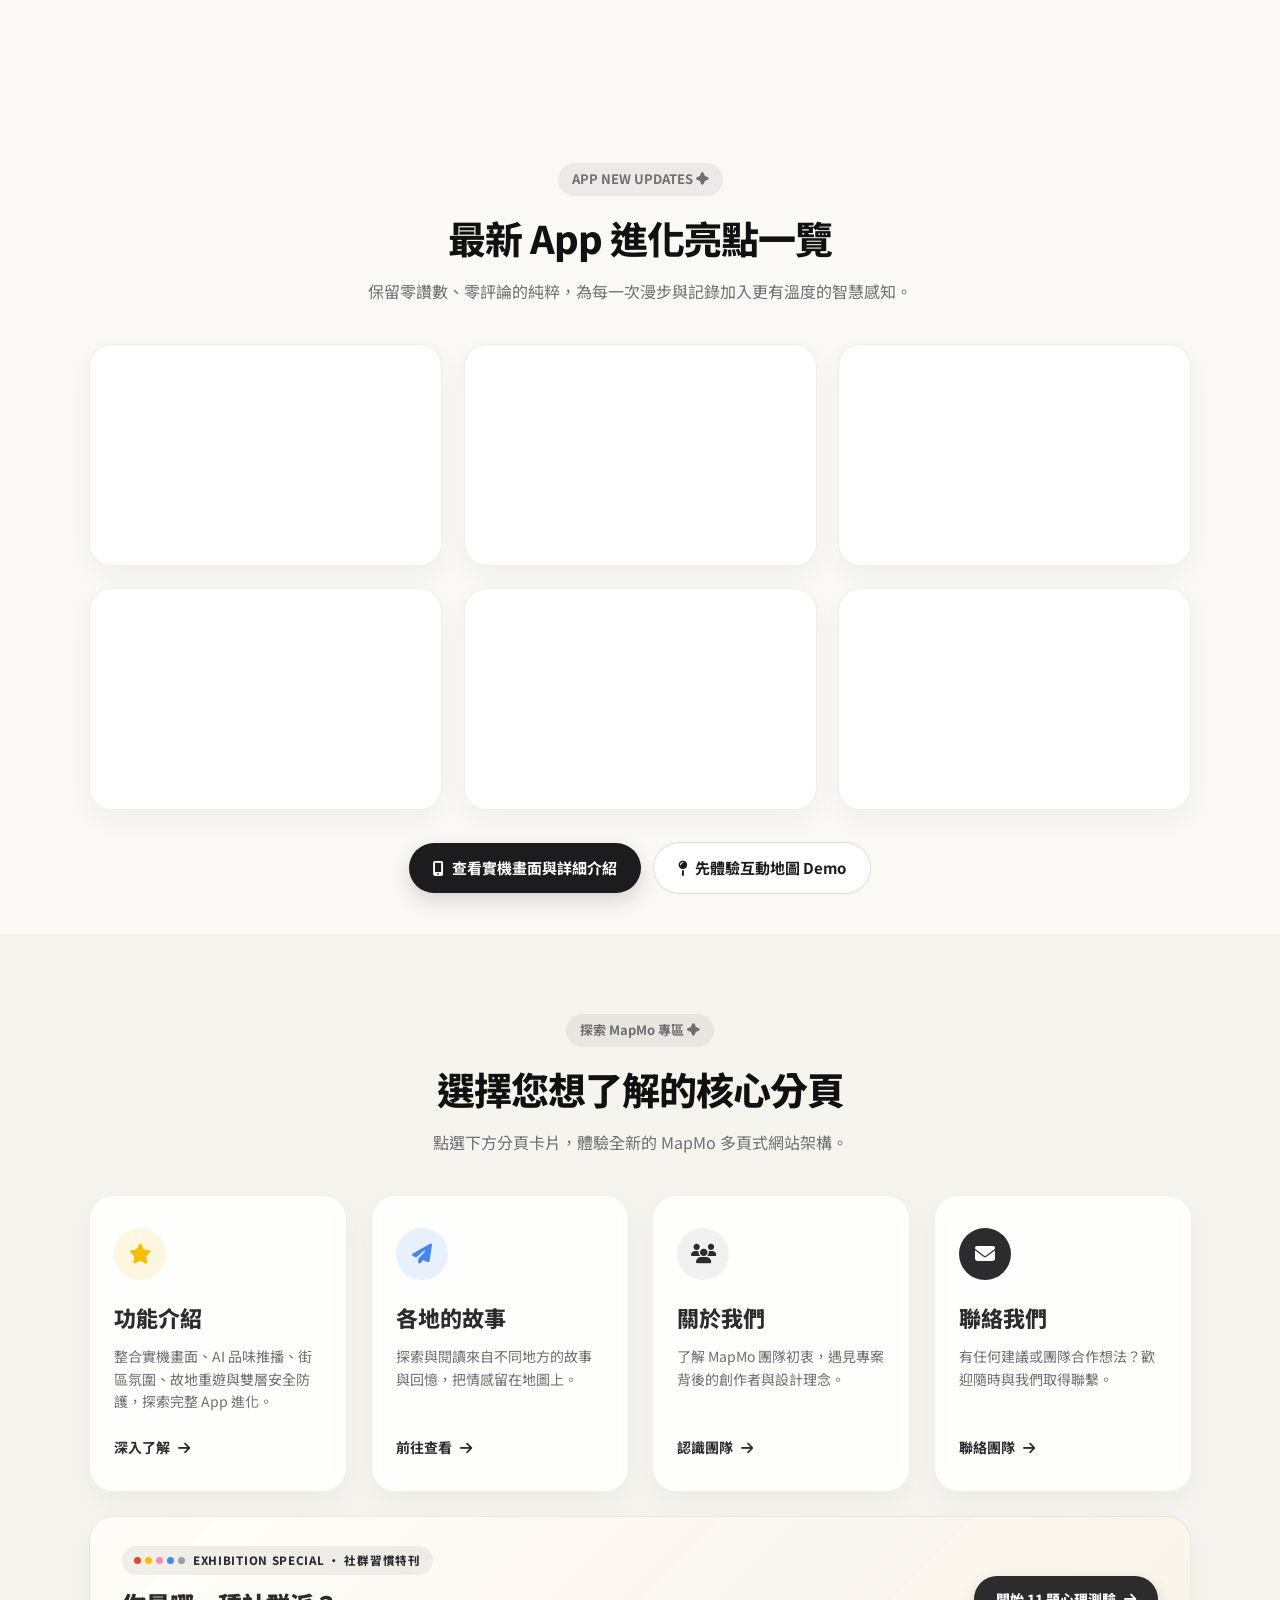
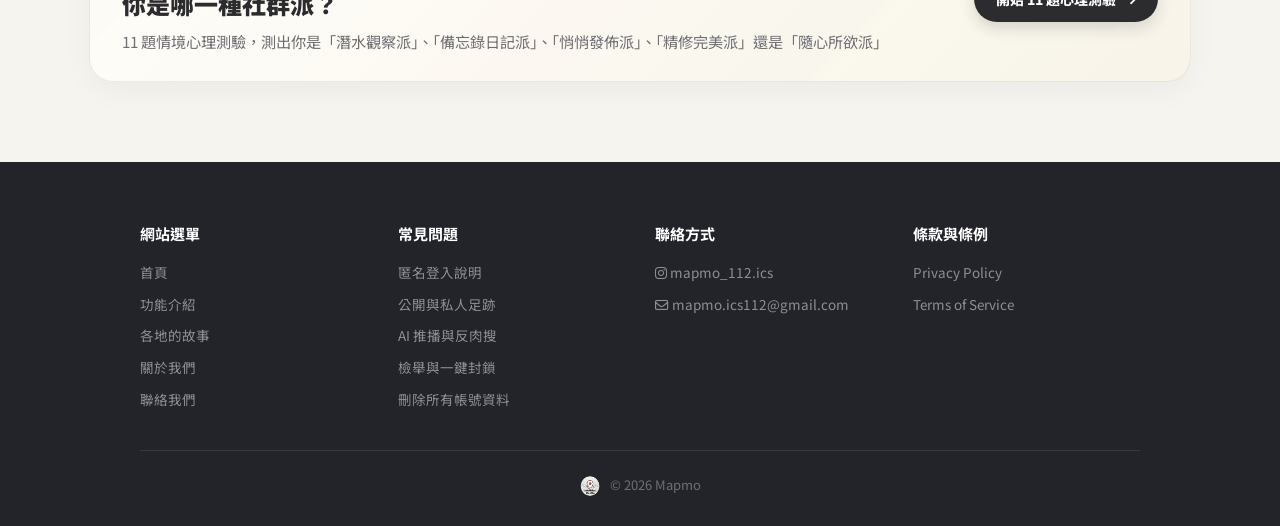
==== commit e5d3ac30: "copy(web): remove unverified 0.01s shutter GPS timing claim" ====
--- a/index.html
+++ b/index.html
@@ -327,7 +327,7 @@
                         <span class="app-update-badge" style="background:rgba(48, 209, 88, 0.12);color:#188531;">即拍即傳</span>
                     </div>
                     <h3>弧形變焦 ＆ 心靈拍立得</h3>
-                    <p>快門 0.01 秒鎖定真實 GPS 蓋上不可竄改綠標（1.0x~5.0x 轉盤變焦），上傳完即贈時空拍立得憑證。</p>
+                    <p>快門即時鎖定真實 GPS 蓋上不可竄改綠標（1.0x~5.0x 轉盤變焦），上傳完即贈時空拍立得憑證。</p>
                 </article>
 
                 <article class="app-update-card">
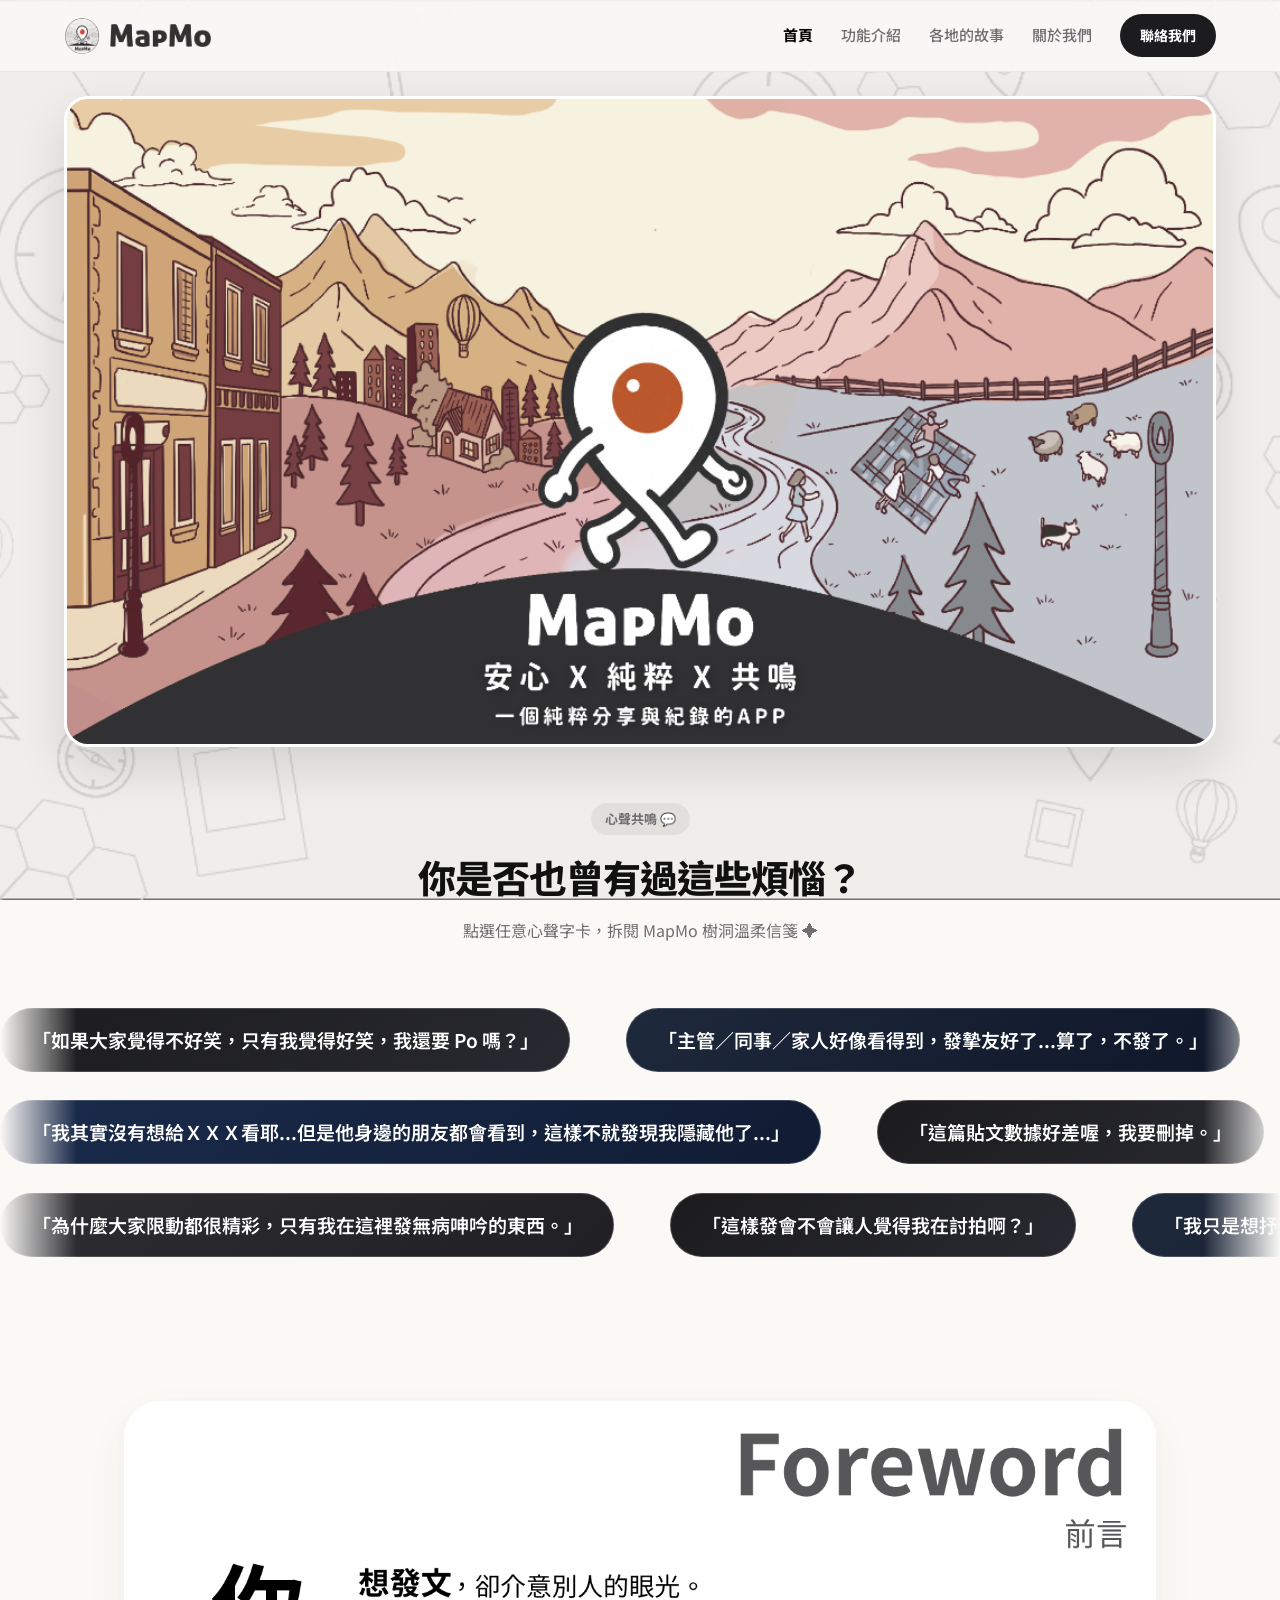
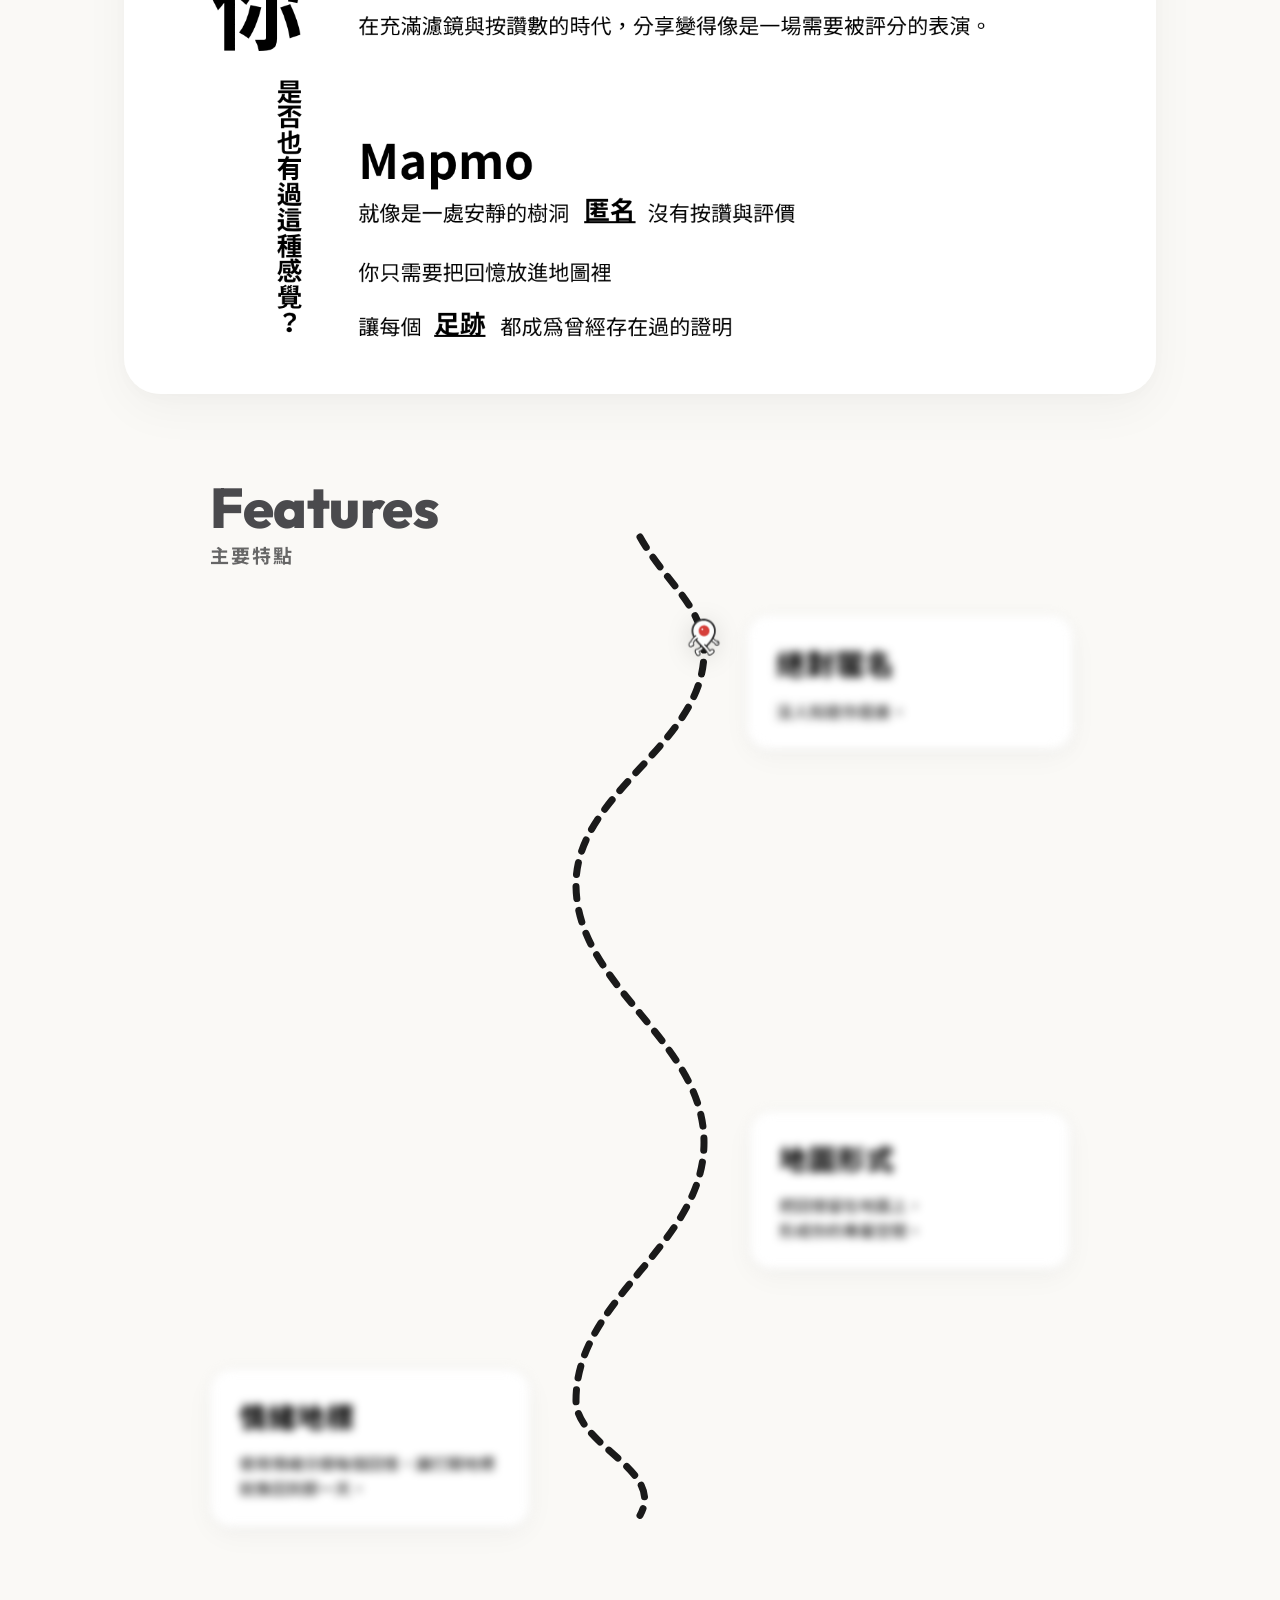
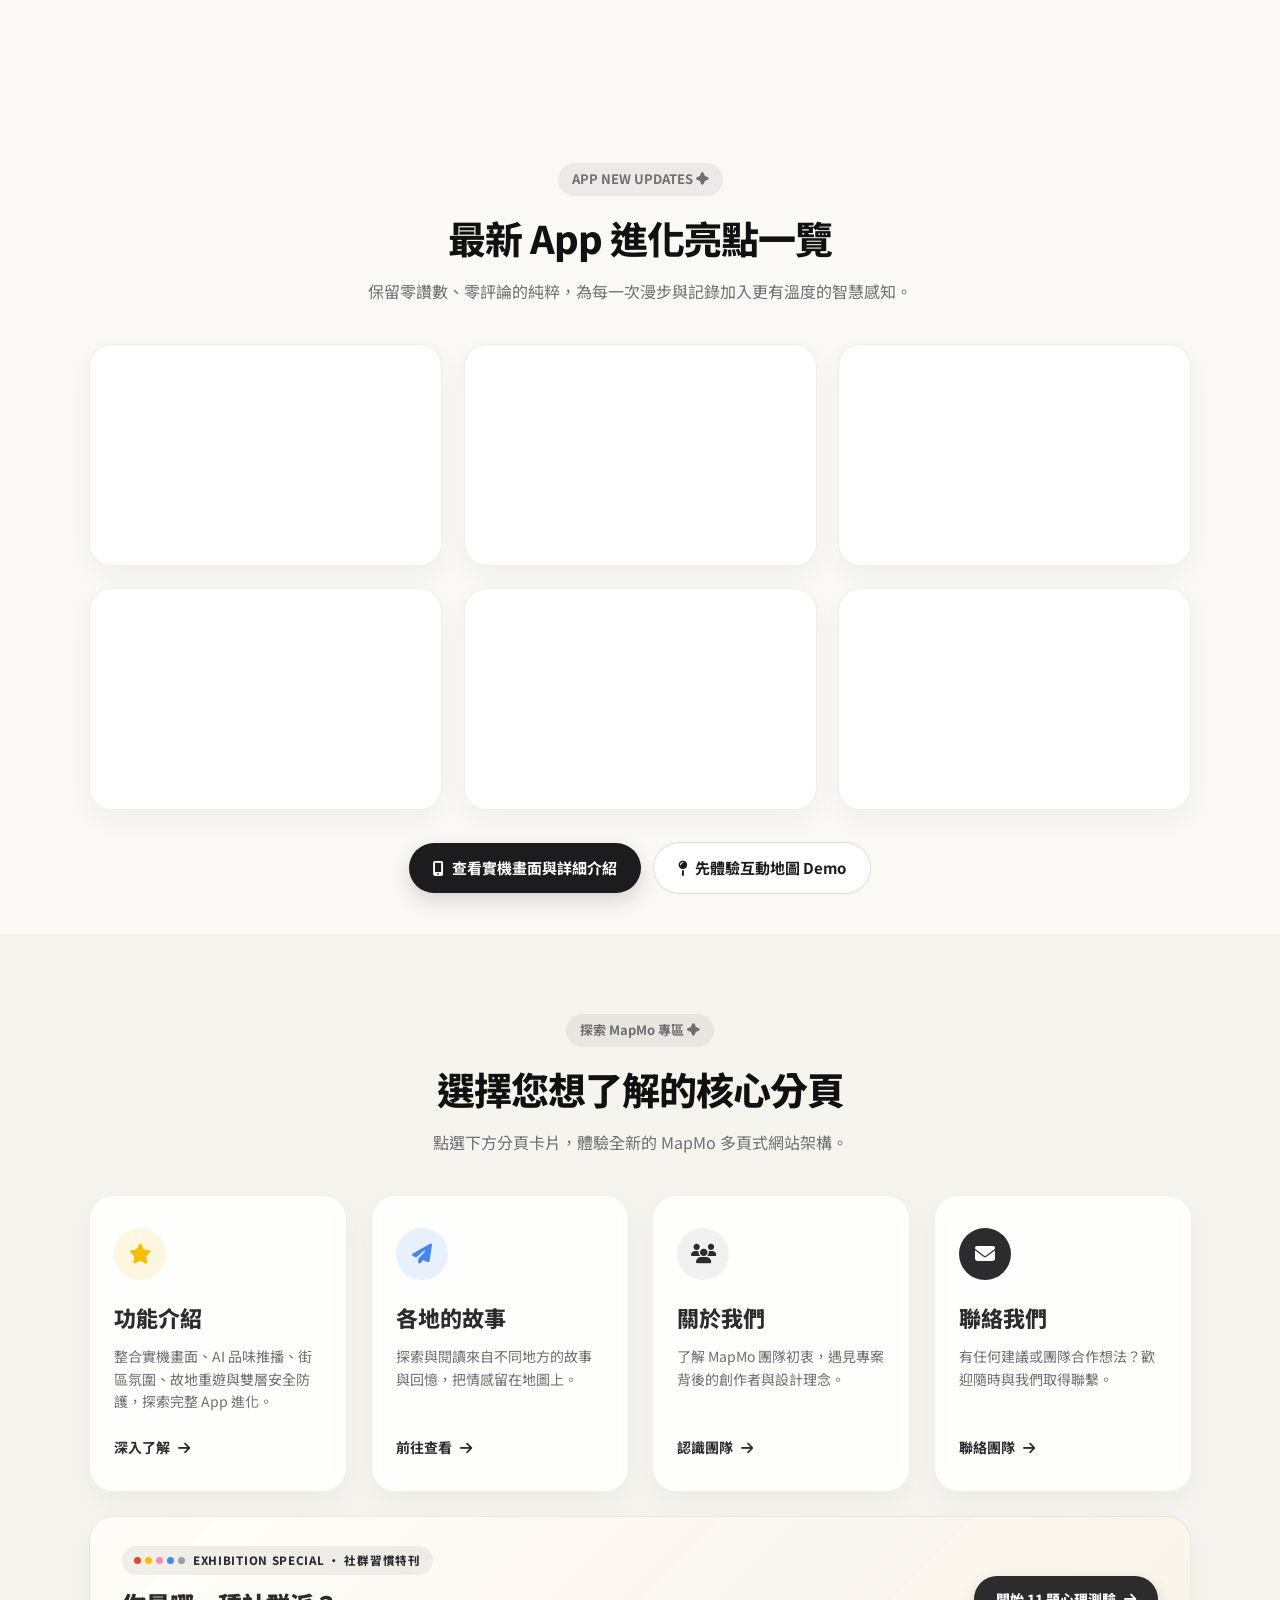
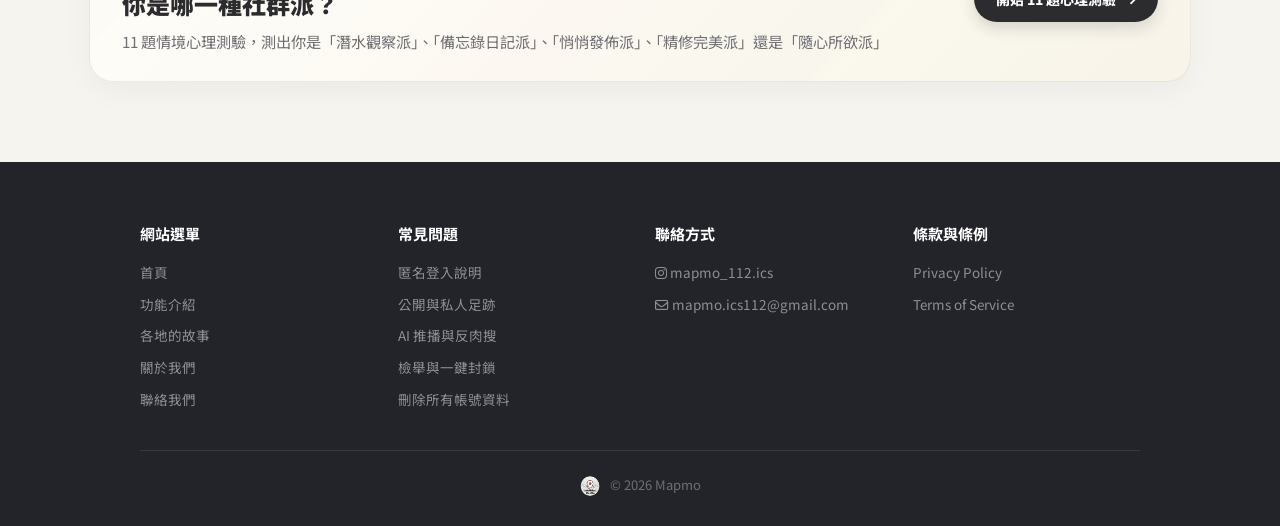
==== commit 870559c5: "copy(web): simplify camera feature copy to photo album auto-save only" ====
--- a/index.html
+++ b/index.html
@@ -326,8 +326,8 @@
                         <span class="app-update-icon" style="background:rgba(48, 209, 88, 0.14);color:#1E9E3C;"><i class="fas fa-camera-retro" aria-hidden="true"></i></span>
                         <span class="app-update-badge" style="background:rgba(48, 209, 88, 0.12);color:#188531;">即拍即傳</span>
                     </div>
-                    <h3>弧形變焦 ＆ 心靈拍立得</h3>
-                    <p>快門即時鎖定真實 GPS 蓋上不可竄改綠標（1.0x~5.0x 轉盤變焦），上傳完即贈時空拍立得憑證。</p>
+                    <h3>弧形變焦 ＆ 自動存相簿</h3>
+                    <p>快門即時鎖定真實 GPS 蓋上不可竄改綠標（1.0x~5.0x 轉盤變焦），並支援拍攝原圖自動備份至手機相簿。</p>
                 </article>
 
                 <article class="app-update-card">
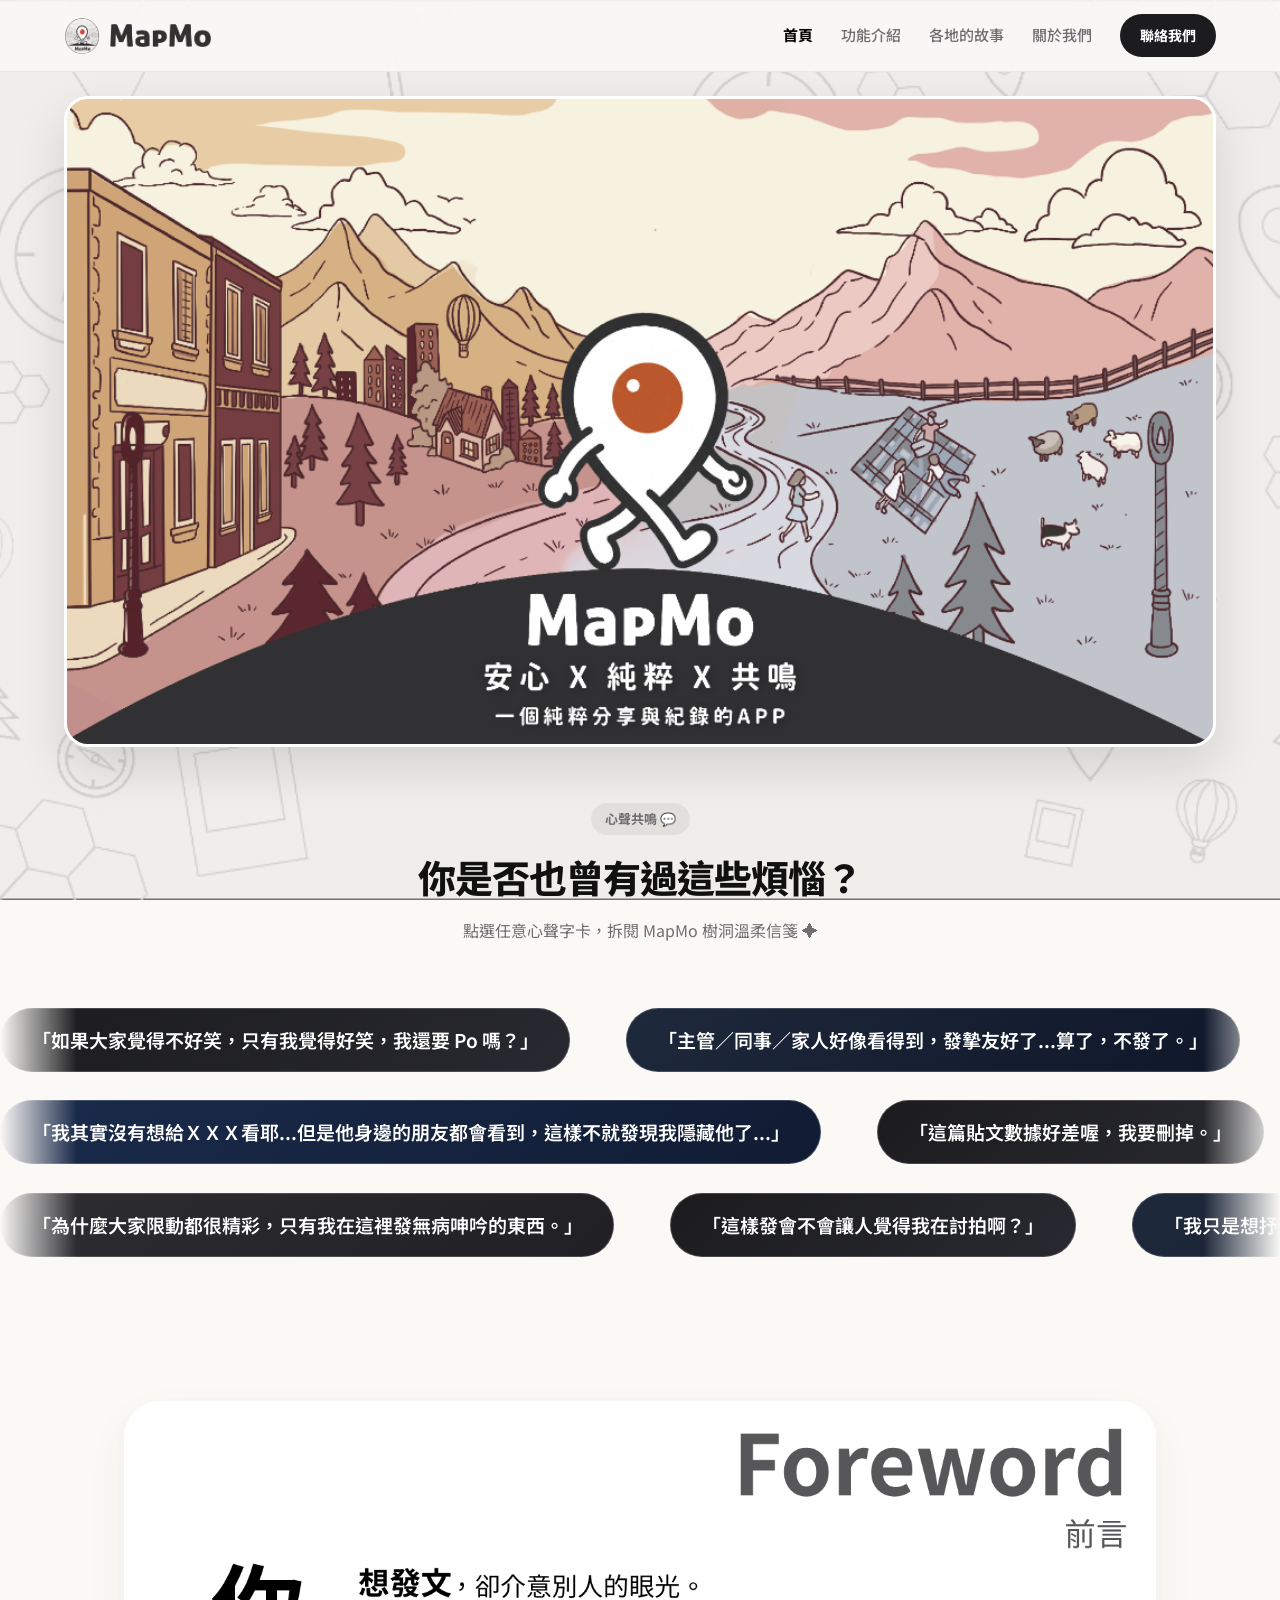
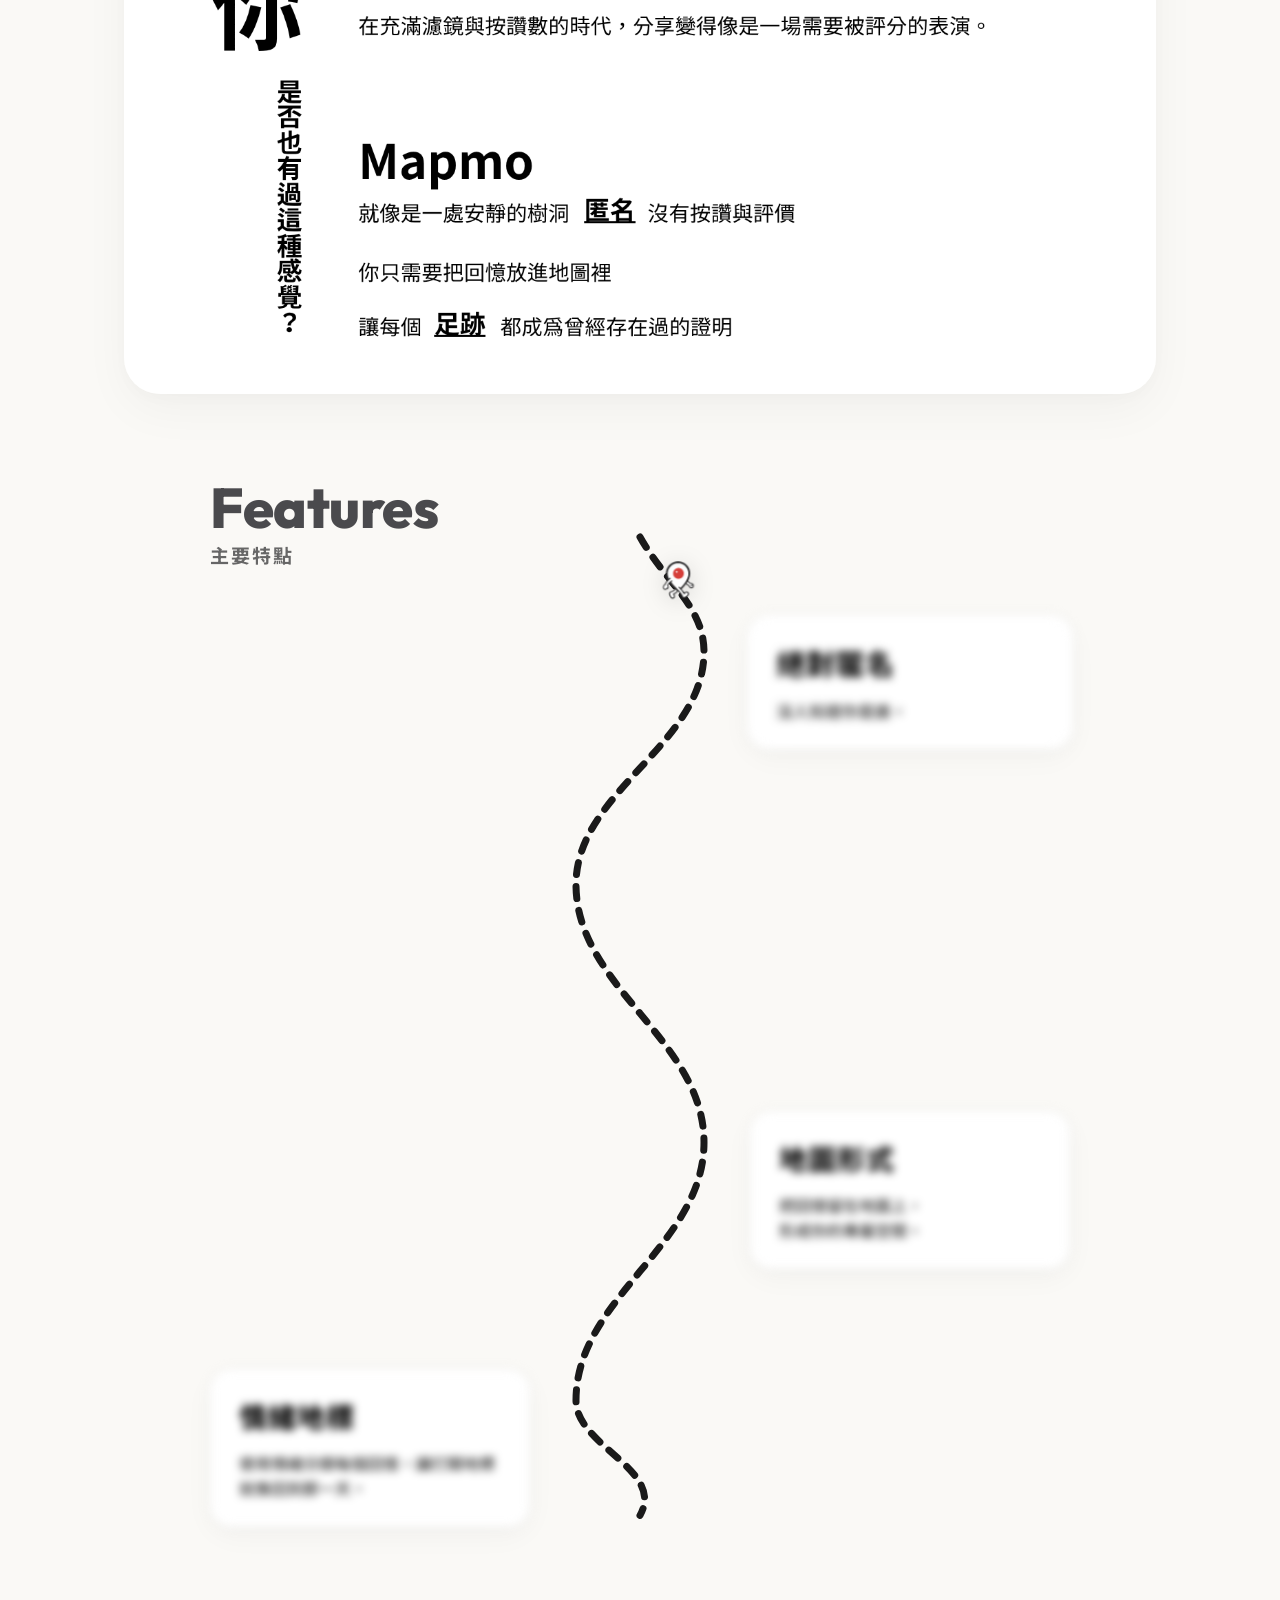
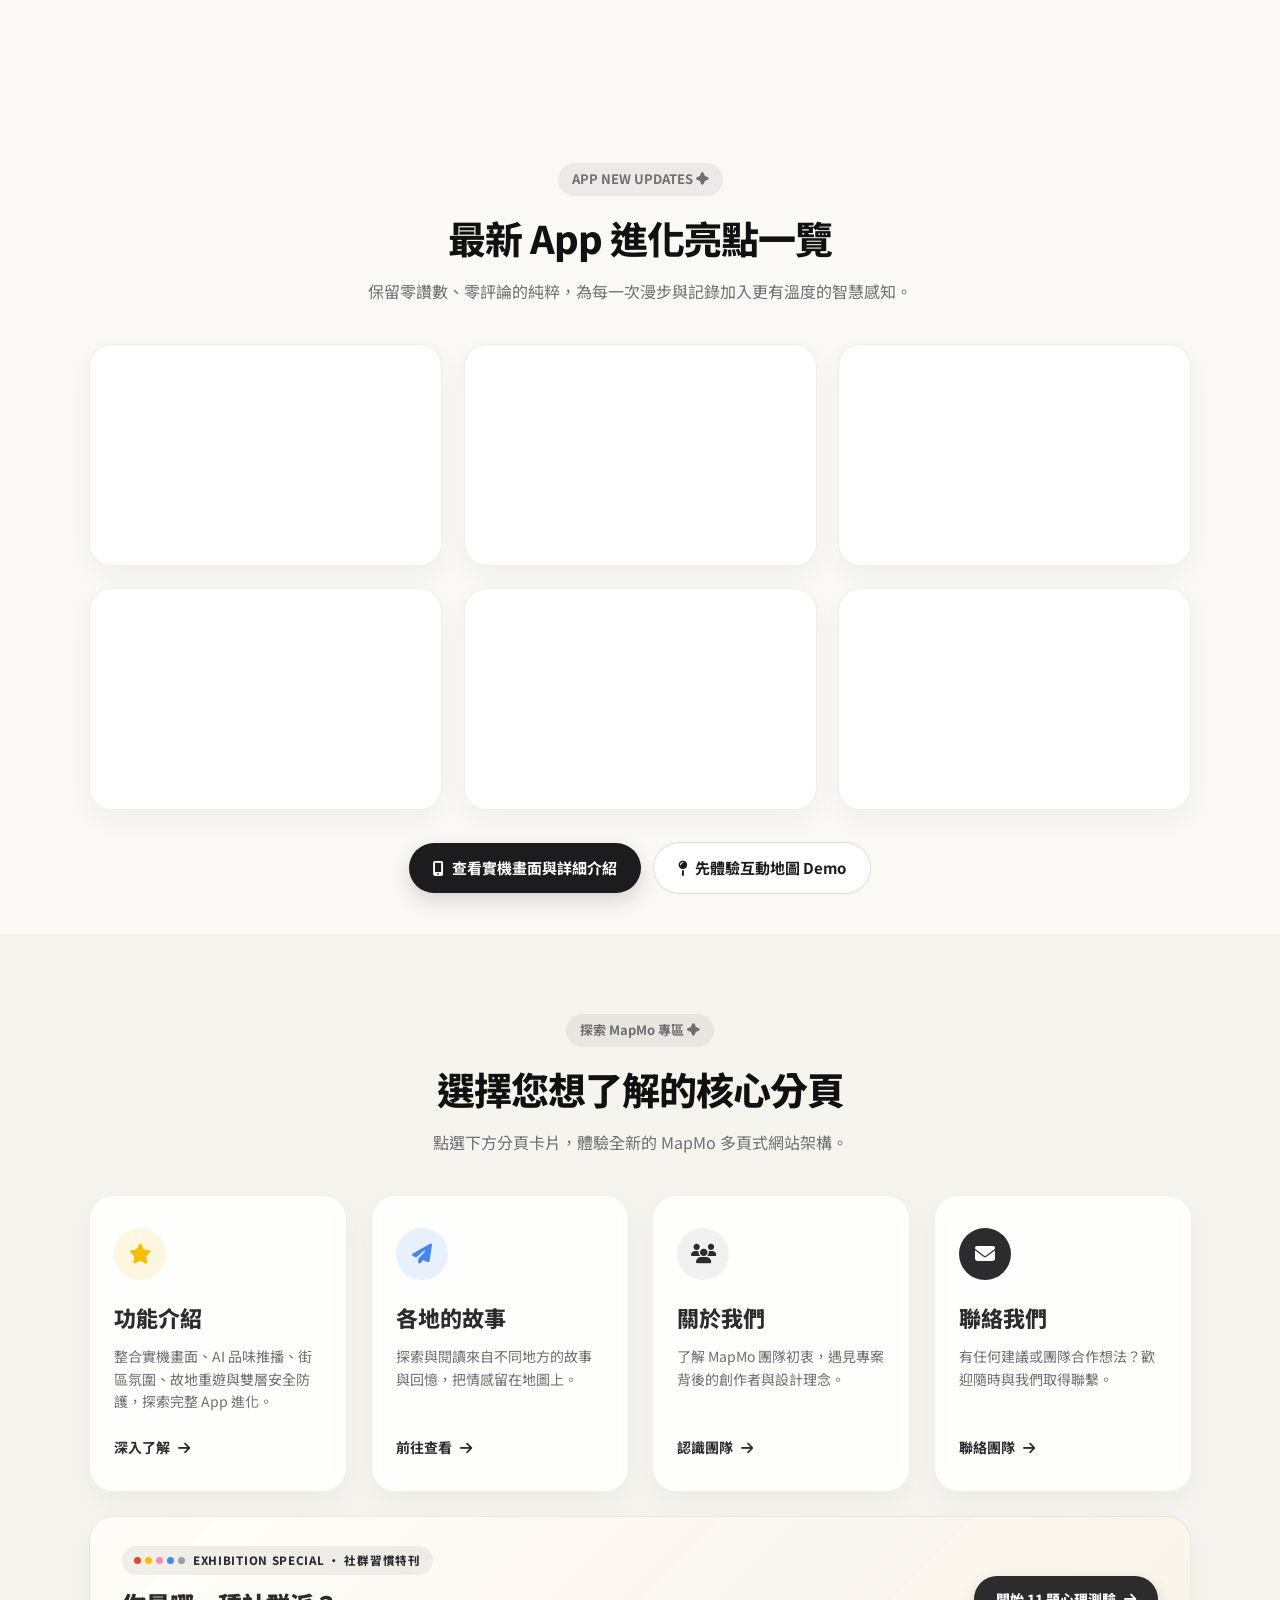
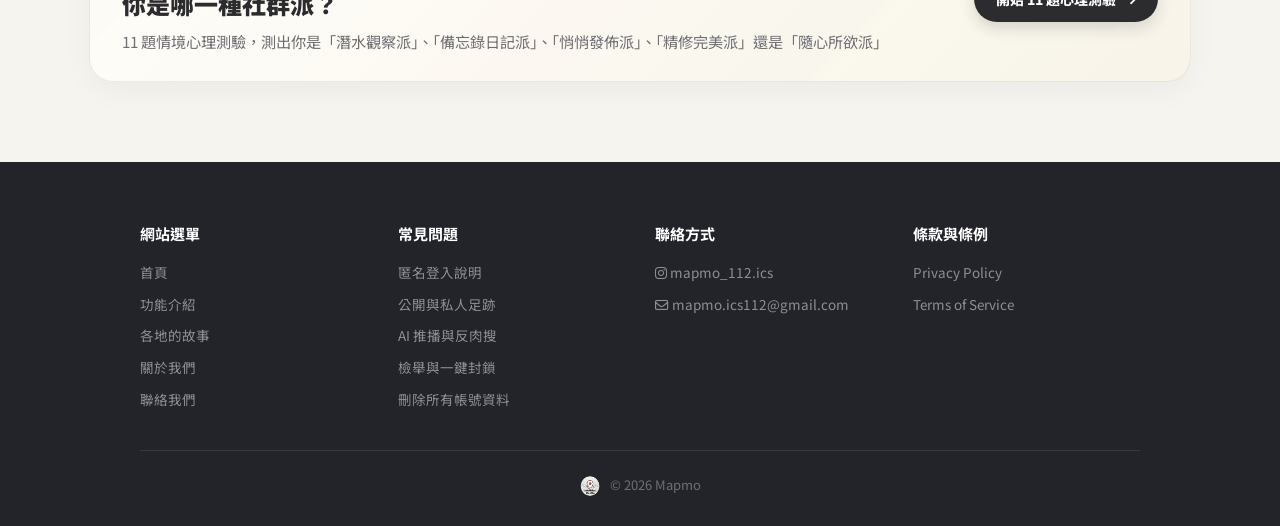
==== commit c8026fc4: "style(web): wrap Chinese display headings by semantic phrase chunks" ====
--- a/index.html
+++ b/index.html
@@ -25,7 +25,7 @@
     <link rel="stylesheet" href="assets/vendor/swiper/swiper-bundle.min.css" />
 
     <!-- Custom CSS -->
-    <link rel="stylesheet" href="style.css?v=20261124_perf1">
+    <link rel="stylesheet" href="style.css?v=20261125_hb1">
 </head>
 
 <body class="home-page">
@@ -66,7 +66,7 @@
         <div class="section-container full-bleed">
             <div class="section-header center">
                 <span class="section-tag">心聲共鳴 💬</span>
-                <h2 class="section-title">你是否也曾有過這些煩惱？</h2>
+                <h2 class="section-title heading-chunked"><span class="heading-chunk">你是否也曾有過</span><span class="heading-chunk">這些煩惱？</span></h2>
                 <p class="section-subtitle">點選任意心聲字卡，拆閱 MapMo 樹洞溫柔信箋 ✦</p>
             </div>
 
@@ -280,7 +280,7 @@
         <div class="section-container">
             <div class="section-header center">
                 <span class="section-tag">APP NEW UPDATES ✦</span>
-                <h2 class="section-title">最新 App 進化亮點一覽</h2>
+                <h2 class="section-title heading-chunked"><span class="heading-chunk">最新 App 進化</span><span class="heading-chunk">亮點一覽</span></h2>
                 <p class="section-subtitle">保留零讚數、零評論的純粹，為每一次漫步與記錄加入更有溫度的智慧感知。</p>
             </div>
 
@@ -290,7 +290,7 @@
                         <span class="app-update-icon" style="background:rgba(109, 76, 230, 0.12);color:#6D4CE6;"><i class="fas fa-wand-magic-sparkles" aria-hidden="true"></i></span>
                         <span class="app-update-badge" style="background:rgba(109, 76, 230, 0.1);color:#5B3BD4;">對風格不對人</span>
                     </div>
-                    <h3>AI 風格品味推播</h3>
+                    <h3 class="heading-chunked"><span class="heading-chunk">AI 風格</span><span class="heading-chunk">品味推播</span></h3>
                     <p>依 ❤️ 收藏與貼文演算 16 維視覺風格向量，推薦審美契合的城市足跡與百分比理由，徹底反肉搜追蹤。</p>
                 </article>
 
@@ -299,7 +299,7 @@
                         <span class="app-update-icon" style="background:rgba(251, 189, 4, 0.16);color:#C48A00;"><i class="fas fa-bullseye" aria-hidden="true"></i></span>
                         <span class="app-update-badge" style="background:rgba(251, 189, 4, 0.14);color:#A87400;">1km 生活圈</span>
                     </div>
-                    <h3>街區情緒氛圍</h3>
+                    <h3 class="heading-chunked"><span class="heading-chunk">街區</span><span class="heading-chunk">情緒氛圍</span></h3>
                     <p>頂部「探索・氛圍」即時彙整街區 1 公里內匿名情緒比例與主調，感受周邊集體心情脈動並隱去門牌。</p>
                 </article>
 
@@ -308,7 +308,7 @@
                         <span class="app-update-icon" style="background:rgba(245, 158, 11, 0.14);color:#D97706;"><i class="fas fa-hourglass-half" aria-hidden="true"></i></span>
                         <span class="app-update-badge" style="background:rgba(245, 158, 11, 0.12);color:#B45309;">時空膠囊</span>
                     </div>
-                    <h3>故地重遊回憶喚醒</h3>
+                    <h3 class="heading-chunked"><span class="heading-chunk">故地重遊</span><span class="heading-chunk">回憶喚醒</span></h3>
                     <p>重返自己 7 天前曾親手留下的真實足跡 80 公尺內時，喚醒當時心情卡片，讓過去與現在重新對話。</p>
                 </article>
 
@@ -317,7 +317,7 @@
                         <span class="app-update-icon" style="background:rgba(10, 132, 255, 0.12);color:#0066CC;"><i class="fas fa-layer-group" aria-hidden="true"></i></span>
                         <span class="app-update-badge" style="background:rgba(10, 132, 255, 0.1);color:#0055B3;">展開抽屜</span>
                     </div>
-                    <h3>聚合地標 ＆ 抽屜篩選</h3>
+                    <h3 class="heading-chunked"><span class="heading-chunk">聚合地標 ＆</span> <span class="heading-chunk">抽屜篩選</span></h3>
                     <p>同地點多筆足跡自動收合為數字徽章不重疊，點開抽屜即可橫向翻閱並二次過濾喜怒哀樂無。</p>
                 </article>
 
@@ -326,7 +326,7 @@
                         <span class="app-update-icon" style="background:rgba(48, 209, 88, 0.14);color:#1E9E3C;"><i class="fas fa-camera-retro" aria-hidden="true"></i></span>
                         <span class="app-update-badge" style="background:rgba(48, 209, 88, 0.12);color:#188531;">即拍即傳</span>
                     </div>
-                    <h3>弧形變焦 ＆ 自動存相簿</h3>
+                    <h3 class="heading-chunked"><span class="heading-chunk">弧形變焦 ＆</span> <span class="heading-chunk">自動存相簿</span></h3>
                     <p>快門即時鎖定真實 GPS 蓋上不可竄改綠標（1.0x~5.0x 轉盤變焦），並支援拍攝原圖自動備份至手機相簿。</p>
                 </article>
 
@@ -335,7 +335,7 @@
                         <span class="app-update-icon" style="background:rgba(234, 67, 53, 0.12);color:#DC2626;"><i class="fas fa-shield-heart" aria-hidden="true"></i></span>
                         <span class="app-update-badge" style="background:rgba(234, 67, 53, 0.1);color:#B91C1C;">雙層防護</span>
                     </div>
-                    <h3>Gemini 審核 ＆ 情緒避風港</h3>
+                    <h3 class="heading-chunked"><span class="heading-chunk">Gemini 審核 ＆</span> <span class="heading-chunk">情緒避風港</span></h3>
                     <p>上傳與檢舉雙階段 AI 影像審查（附防誤殺斷路器），並可自訂「避開特定情緒標籤」與私人 ❤️ 收藏。</p>
                 </article>
             </div>
@@ -356,7 +356,7 @@
         <div class="section-container">
             <div class="section-header center">
                 <span class="section-tag">探索 MapMo 專區 ✦</span>
-                <h2 class="section-title">選擇您想了解的核心分頁</h2>
+                <h2 class="section-title heading-chunked"><span class="heading-chunk">選擇您想了解的</span><span class="heading-chunk">核心分頁</span></h2>
                 <p class="section-subtitle">點選下方分頁卡片，體驗全新的 MapMo 多頁式網站架構。</p>
             </div>
 
@@ -407,7 +407,7 @@
                         </span>
                         EXHIBITION SPECIAL · 社群習慣特刊
                     </span>
-                    <h3>你是哪一種社群派？</h3>
+                    <h3 class="heading-chunked"><span class="heading-chunk">你是哪一種</span><span class="heading-chunk">社群派？</span></h3>
                     <p>11 題情境心理測驗，測出你是「潛水觀察派」、「備忘錄日記派」、「悄悄發佈派」、「精修完美派」還是「隨心所欲派」</p>
                 </div>
                 <span class="quiz-promo-cta">開始 11 題心理測驗 <i class="fas fa-arrow-right" aria-hidden="true"></i></span>
--- a/style.css
+++ b/style.css
@@ -76,6 +76,19 @@
     text-wrap: balance;
 }
 
+.heading-chunked,
+h1.heading-chunked,
+h2.heading-chunked,
+h3.heading-chunked,
+.app-update-card h3.heading-chunked {
+    text-wrap: wrap;
+}
+
+.heading-chunk {
+    display: inline-block;
+    max-width: 100%;
+}
+
 .legal-content-body p,
 .legal-content-body li,
 .faq-answer p,
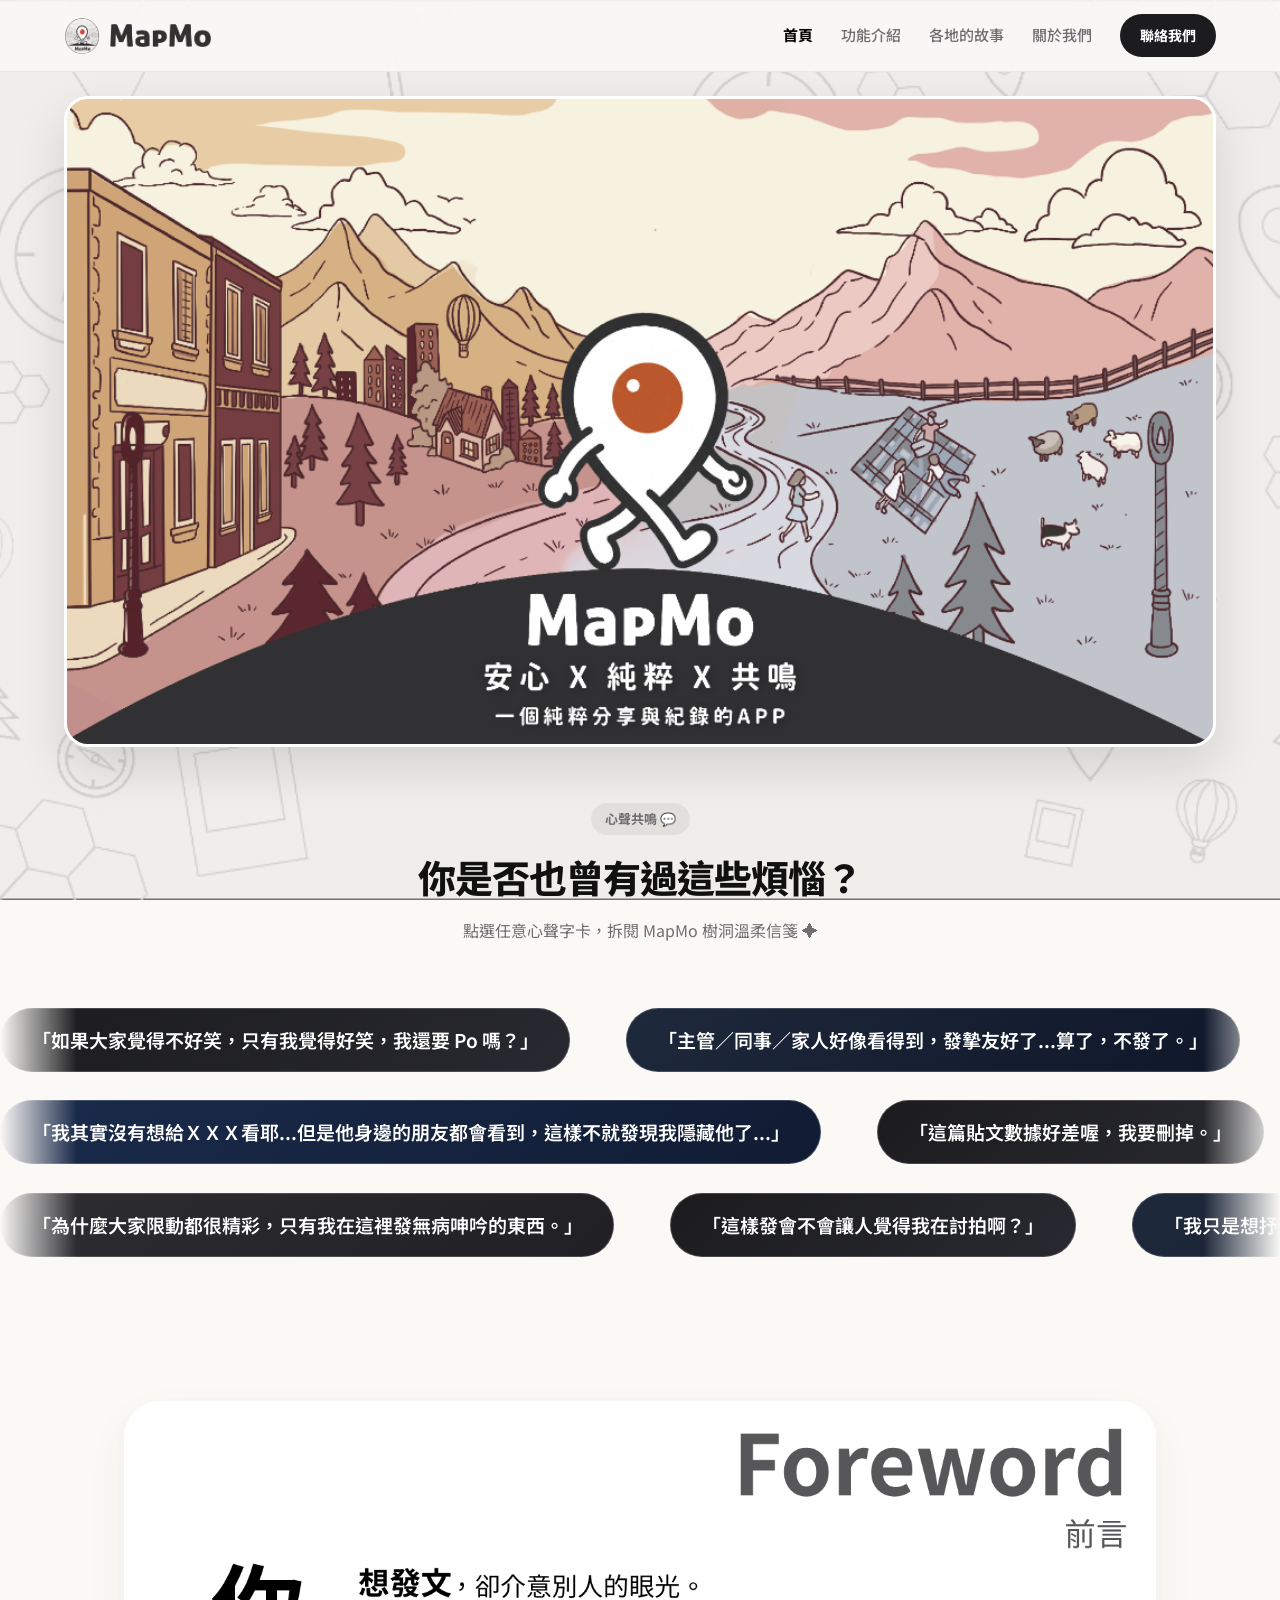
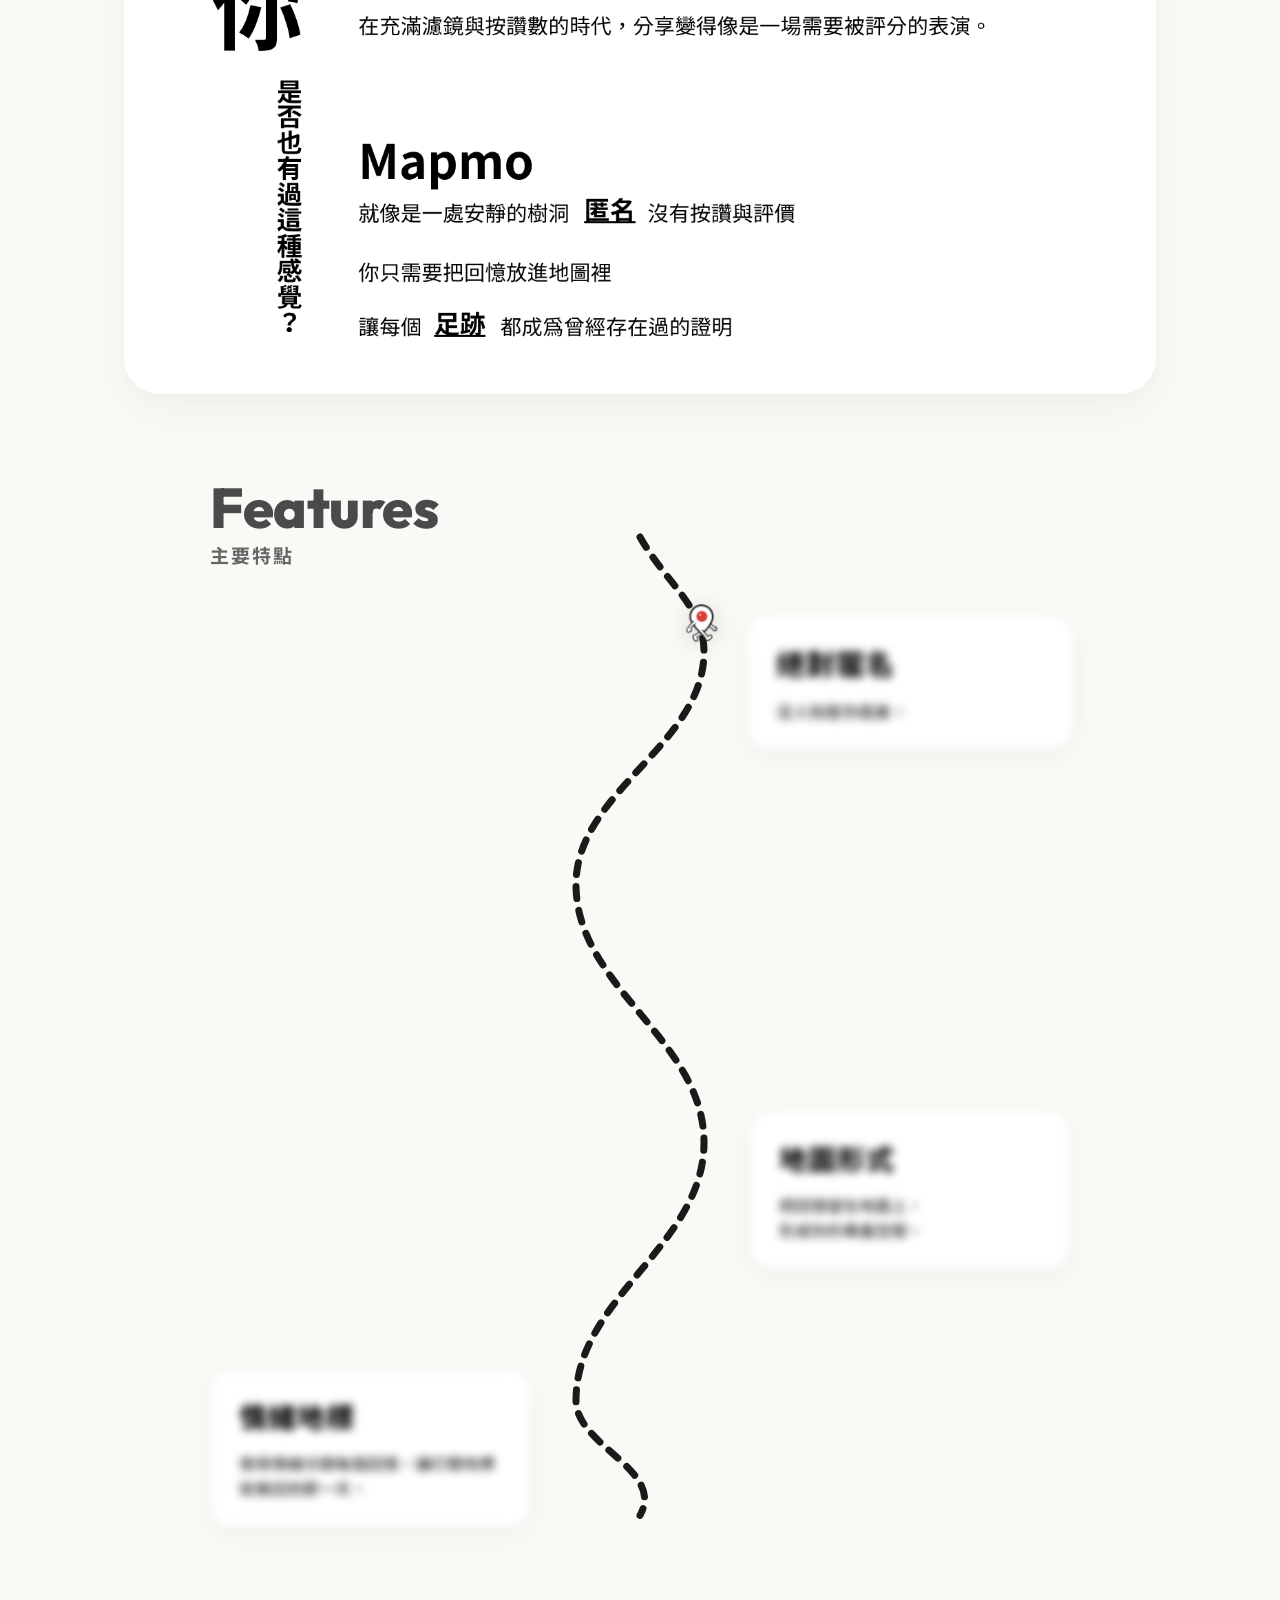
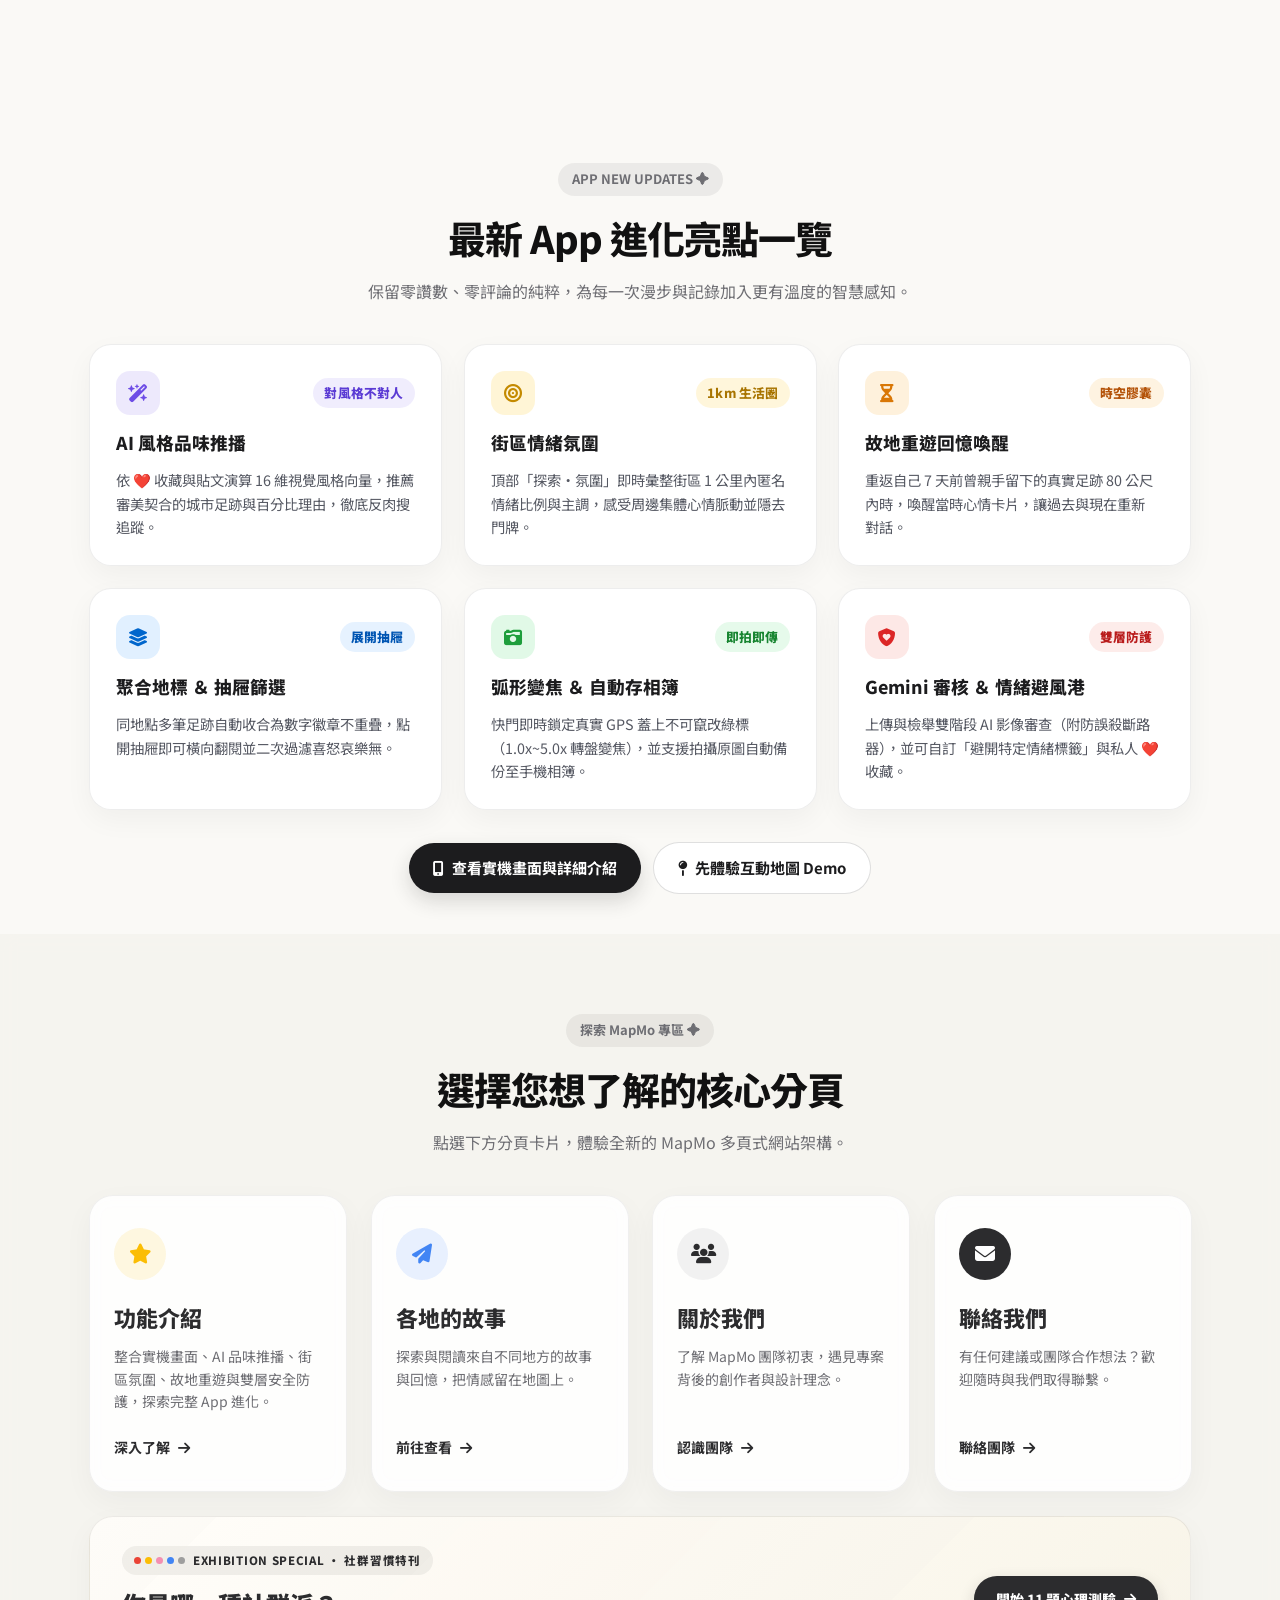
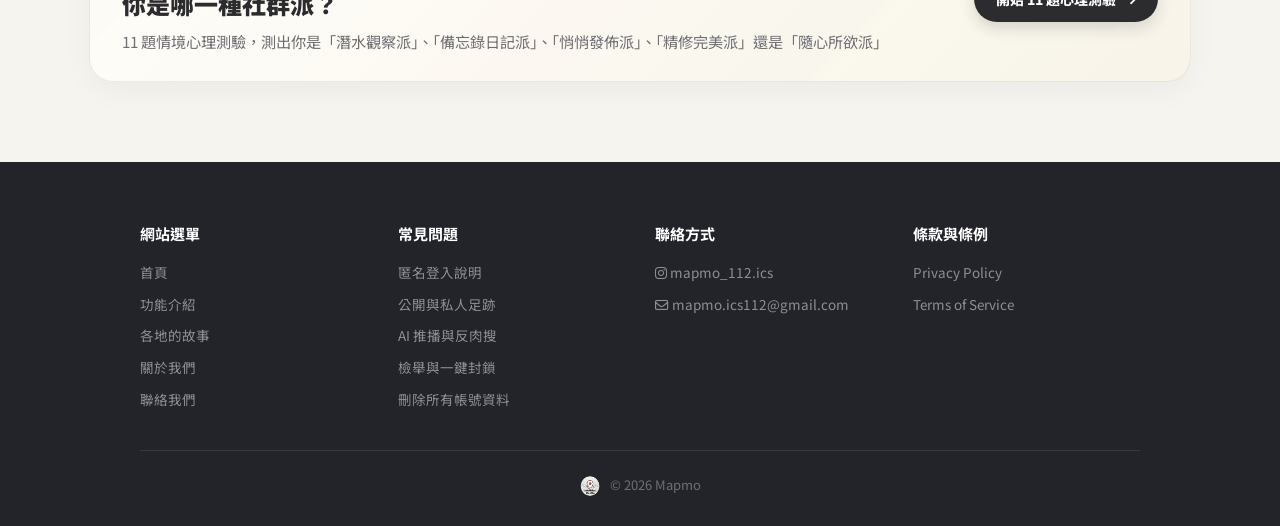
==== commit 78b8afd6: "fix(web): land features page at top instead of jumping to #appUpdatesShowcase" ====
--- a/index.html
+++ b/index.html
@@ -341,7 +341,7 @@
             </div>
 
             <div class="app-updates-cta-row">
-                <a href="features.html#appUpdatesShowcase" class="app-updates-cta-btn primary">
+                <a href="features.html" class="app-updates-cta-btn primary">
                     <i class="fas fa-mobile-screen-button" aria-hidden="true"></i> 查看實機畫面與詳細介紹
                 </a>
                 <a href="demo.html" class="app-updates-cta-btn secondary">
--- a/style.css
+++ b/style.css
@@ -1395,9 +1395,23 @@
     box-shadow: 0 4px 14px rgba(158, 158, 158, 0.35);
 }
 
+.app-demo-stage {
+    display: grid;
+    grid-template-columns: minmax(0, 1fr) 340px;
+    gap: 16px;
+    align-items: stretch;
+}
+
+.app-demo-map-pane {
+    position: relative;
+    min-width: 0;
+    border-radius: var(--radius-md);
+    overflow: hidden;
+}
+
 .map-view-canvas {
     width: 100%;
-    height: clamp(15rem, 56dvh, 31.25rem);
+    height: clamp(26rem, 60dvh, 34.5rem);
     border-radius: var(--radius-md);
     overflow: hidden;
 }
@@ -1410,13 +1424,14 @@
     color: var(--text-muted);
 }
 
-/* App Exact Pin Marker (pinBox + pinArrow pointing down) */
+/* App Pin Marker + Active Highlight */
 .custom-app-pin-marker {
     background: transparent !important;
     border: none !important;
 }
 
 .app-pin-wrapper {
+    position: relative;
     display: flex;
     flex-direction: column;
     align-items: center;
@@ -1424,9 +1439,14 @@
     transition: transform 0.25s cubic-bezier(0.175, 0.885, 0.32, 1.275);
 }
 
-.app-pin-wrapper:hover {
-    transform: scale(1.22) translateY(-6px);
+.app-pin-wrapper:hover,
+.app-pin-wrapper.is-selected {
+    transform: scale(1.18) translateY(-4px);
     z-index: 1000;
+}
+
+.app-pin-wrapper.is-selected .app-pin-box {
+    box-shadow: 0 0 0 5px var(--pin-glow, rgba(251, 189, 4, 0.28)), 0 8px 20px rgba(0, 0, 0, 0.24);
 }
 
 .app-pin-box {
@@ -1440,6 +1460,7 @@
     justify-content: center;
     box-shadow: 0 6px 18px rgba(0, 0, 0, 0.2);
     box-sizing: border-box;
+    transition: box-shadow 0.22s ease;
 }
 
 .app-pin-icon-bg {
@@ -1469,52 +1490,226 @@
     margin-top: -1px;
 }
 
-/* App Popup Card Styling */
-.app-leaflet-popup .leaflet-popup-content-wrapper {
-    padding: 0;
+.app-pin-tooltip {
+    background: rgba(28, 28, 30, 0.9);
+    color: #fff;
+    border: none;
+    border-radius: 99px;
+    padding: 4px 10px;
+    font-size: 12px;
+    font-weight: 700;
+    box-shadow: 0 4px 12px rgba(0, 0, 0, 0.18);
+}
+
+.app-pin-tooltip::before {
+    border-top-color: rgba(28, 28, 30, 0.9) !important;
+}
+
+/* App-Authentic Post Detail Preview Card (Matches post-detail.tsx) */
+.demo-detail-panel {
+    background: #fcf4d9;
+    border-radius: 20px;
+    padding: 14px;
+    border: 1px solid rgba(0, 0, 0, 0.08);
+    display: flex;
+    flex-direction: column;
+    gap: 12px;
+    transition: background-color 0.28s ease;
+    box-sizing: border-box;
+}
+
+.demo-detail-topbar {
+    display: flex;
+    align-items: center;
+    justify-content: space-between;
+    padding: 0 4px;
+}
+
+.demo-detail-screen-title {
+    font-size: 14px;
+    font-weight: 800;
+    color: #1a1a1a;
+}
+
+.demo-detail-counter {
+    font-family: 'Outfit', 'Noto Sans TC', sans-serif;
+    font-size: 12px;
+    font-weight: 800;
+    color: #555;
+    background: rgba(255, 255, 255, 0.72);
+    padding: 2px 9px;
+    border-radius: 99px;
+}
+
+.demo-detail-photo-box {
+    position: relative;
+    width: 100%;
+    aspect-ratio: 4 / 3;
     border-radius: 16px;
     overflow: hidden;
-    box-shadow: 0 10px 30px rgba(0,0,0,0.18);
-}
-
-.app-leaflet-popup .leaflet-popup-content {
+    background: #e5e5e5;
+    box-shadow: 0 8px 20px rgba(0, 0, 0, 0.1);
+}
+
+.demo-detail-photo {
+    width: 100%;
+    height: 100%;
+    object-fit: cover;
+    display: block;
+}
+
+.demo-detail-privacy-badge {
+    position: absolute;
+    top: 10px;
+    left: 10px;
+    display: inline-flex;
+    align-items: center;
+    gap: 5px;
+    background: rgba(52, 168, 83, 0.94);
+    color: #fff;
+    padding: 4px 10px;
+    border-radius: 99px;
+    font-size: 11.5px;
+    font-weight: 700;
+    box-shadow: 0 2px 8px rgba(0, 0, 0, 0.18);
+}
+
+.demo-detail-emo-badge {
+    position: absolute;
+    bottom: 10px;
+    left: 10px;
+    display: inline-flex;
+    align-items: center;
+    gap: 6px;
+    padding: 5px 11px;
+    border-radius: 14px;
+    color: #fff;
+    font-size: 13px;
+    font-weight: 800;
+    box-shadow: 0 3px 10px rgba(0, 0, 0, 0.22);
+}
+
+.demo-detail-emo-icon {
+    width: 15px;
+    height: 15px;
+    object-fit: contain;
+    filter: brightness(0) invert(1);
+    display: block;
+}
+
+.demo-detail-infobox {
+    background: rgba(255, 255, 255, 0.9);
+    border-radius: 16px;
+    padding: 14px 15px;
+    box-shadow: 0 4px 12px rgba(0, 0, 0, 0.04);
+    flex: 1;
+    display: flex;
+    flex-direction: column;
+}
+
+.demo-detail-val-row {
+    display: flex;
+    flex-wrap: wrap;
+    gap: 6px;
+    margin-bottom: 10px;
+}
+
+.demo-val-badge {
+    display: inline-flex;
+    align-items: center;
+    gap: 4px;
+    background: #e8f5e9;
+    color: #2e7d32;
+    font-size: 11px;
+    font-weight: 700;
+    padding: 3px 8px;
+    border-radius: 7px;
+}
+
+.demo-detail-loc-row {
+    display: flex;
+    align-items: flex-start;
+    gap: 8px;
+    color: #222;
+    font-size: 14.5px;
+    font-weight: 800;
+    line-height: 1.4;
+}
+
+.demo-detail-loc-row i {
+    color: #666;
+    margin-top: 3px;
+    flex-shrink: 0;
+}
+
+.demo-detail-date {
+    font-size: 11.5px;
+    font-weight: 600;
+    color: #888;
+    margin: 2px 0 0 20px;
+}
+
+.demo-detail-divider {
+    height: 1px;
+    background: rgba(0, 0, 0, 0.08);
+    margin: 10px 0;
+}
+
+.demo-detail-story {
     margin: 0;
-}
-
-.app-popup-card {
-    overflow: hidden;
-}
-
-.popup-header {
-    padding: 12px 16px;
-    display: flex;
-    align-items: center;
-    gap: 10px;
-}
-
-.popup-title {
-    margin: 0;
-    font-size: 15px;
+    font-size: 13.5px;
+    line-height: 1.62;
+    color: #333;
+}
+
+.demo-detail-nav {
+    display: grid;
+    grid-template-columns: 1fr 1fr;
+    gap: 8px;
+    margin-top: auto;
+}
+
+.demo-detail-nav-btn {
+    appearance: none;
+    border: 1px solid rgba(0, 0, 0, 0.1);
+    background: rgba(255, 255, 255, 0.88);
+    color: #1c1c1e;
+    font-family: inherit;
+    font-size: 12.5px;
     font-weight: 800;
-    color: #111;
-}
-
-.popup-date {
-    font-size: 11px;
-    color: #666;
-    font-weight: 600;
-}
-
-.popup-body {
-    padding: 12px 16px;
-    background: #fff;
-}
-
-.popup-content {
-    margin: 0;
-    font-size: 13px;
-    color: #333;
-    line-height: 1.5;
+    padding: 8px 10px;
+    border-radius: 12px;
+    cursor: pointer;
+    display: inline-flex;
+    align-items: center;
+    justify-content: center;
+    gap: 5px;
+    transition: background-color 0.18s ease, transform 0.15s ease;
+}
+
+.demo-detail-nav-btn:hover:not(:disabled) {
+    background: #ffffff;
+    transform: translateY(-1px);
+}
+
+.demo-detail-nav-btn:disabled {
+    opacity: 0.45;
+    cursor: default;
+}
+
+@media (max-width: 920px) {
+    .app-demo-stage {
+        grid-template-columns: 1fr;
+        gap: 14px;
+    }
+
+    .map-view-canvas {
+        height: clamp(260px, 44dvh, 360px);
+    }
+
+    .demo-detail-photo-box {
+        aspect-ratio: 16 / 10;
+    }
 }
 
 /* ==========================================================================
@@ -3486,21 +3681,21 @@
     display: grid;
     grid-template-columns: repeat(4, 1fr);
     gap: 24px;
-    row-gap: 65px;
-    margin-top: 65px;
+    row-gap: 82px;
+    margin-top: 76px;
 }
 
 @media (max-width: 1024px) {
     .team-pastel-grid {
         grid-template-columns: repeat(2, 1fr);
-        row-gap: 65px;
+        row-gap: 78px;
     }
 }
 
 @media (max-width: 600px) {
     .team-pastel-grid {
         grid-template-columns: 1fr;
-        row-gap: 65px;
+        row-gap: 74px;
     }
 }
 
@@ -3988,7 +4183,7 @@
     .team-pastel-grid {
         grid-template-columns: repeat(2, minmax(0, 1fr));
         gap: 20px;
-        row-gap: 64px;
+        row-gap: 78px;
     }
 
     .mosaic-grid-canvas {
@@ -4348,8 +4543,8 @@
     }
 
     .team-pastel-grid {
-        row-gap: 64px;
-        margin-top: 52px;
+        row-gap: 72px;
+        margin-top: 64px;
     }
 
     .team-circle-avatar {
@@ -4394,7 +4589,7 @@
     }
 
     .map-view-canvas {
-        height: clamp(320px, 52dvh, 420px);
+        height: clamp(240px, 42dvh, 330px);
     }
 
     /* 心聲語錄 quotes.html */
@@ -4512,13 +4707,7 @@
     }
 }
 
-/* Long Card Lists & Mobile GPU Optimization (Zero Blur Jank + Lazy Rendering) */
-.flip-card,
-.team-pastel-card,
-.app-update-card {
-    content-visibility: auto;
-    contain-intrinsic-size: auto 24rem;
-}
+/* Do not apply content-visibility: auto (which implies contain: paint) to .team-pastel-card or .flip-card, because paint containment clips protruding circular avatars (top: -67.5px) and 3D flip card shadows. */
 
 @media (max-width: 767px), (pointer: coarse) {
     .flip-card-front,
@@ -4551,4 +4740,4 @@
     }
 }
 
-/* DEPLOY_VERSION: 20261124_perf1 */
+/* DEPLOY_VERSION: 20261125_demo1 */
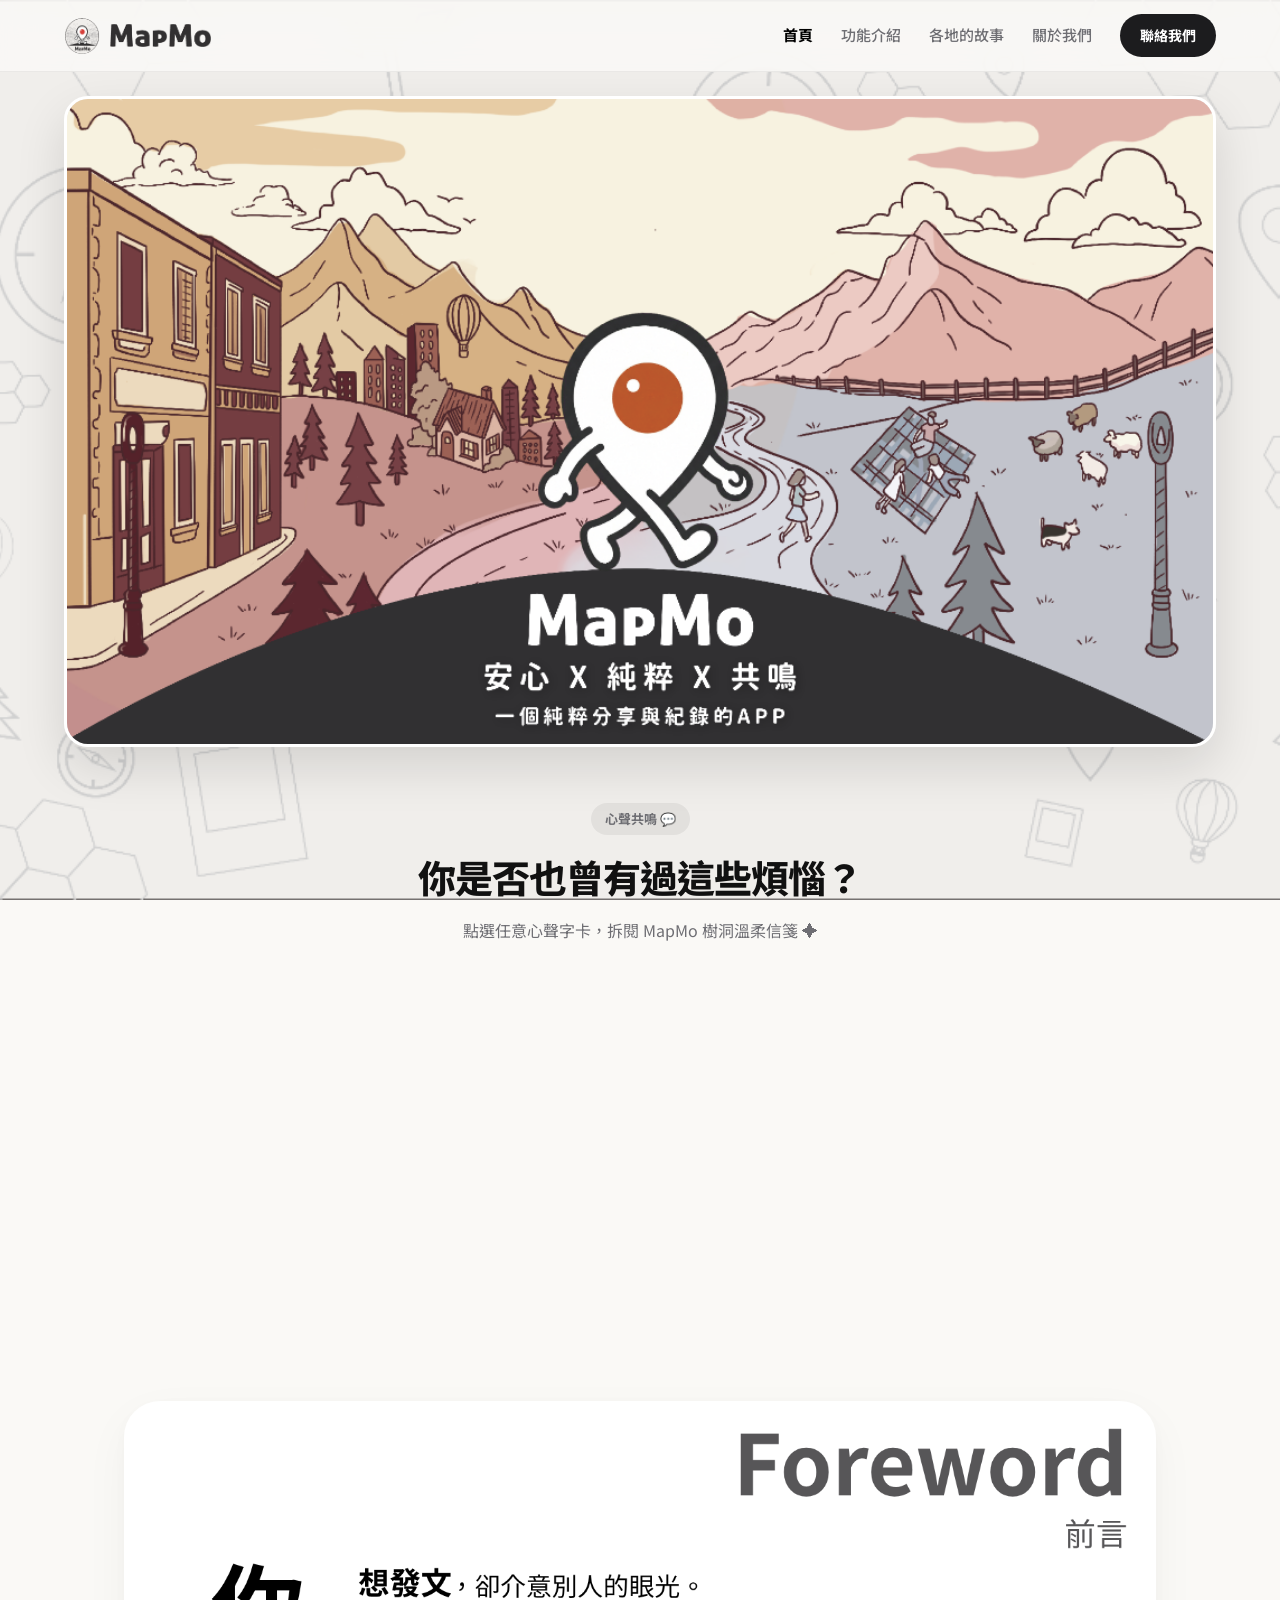
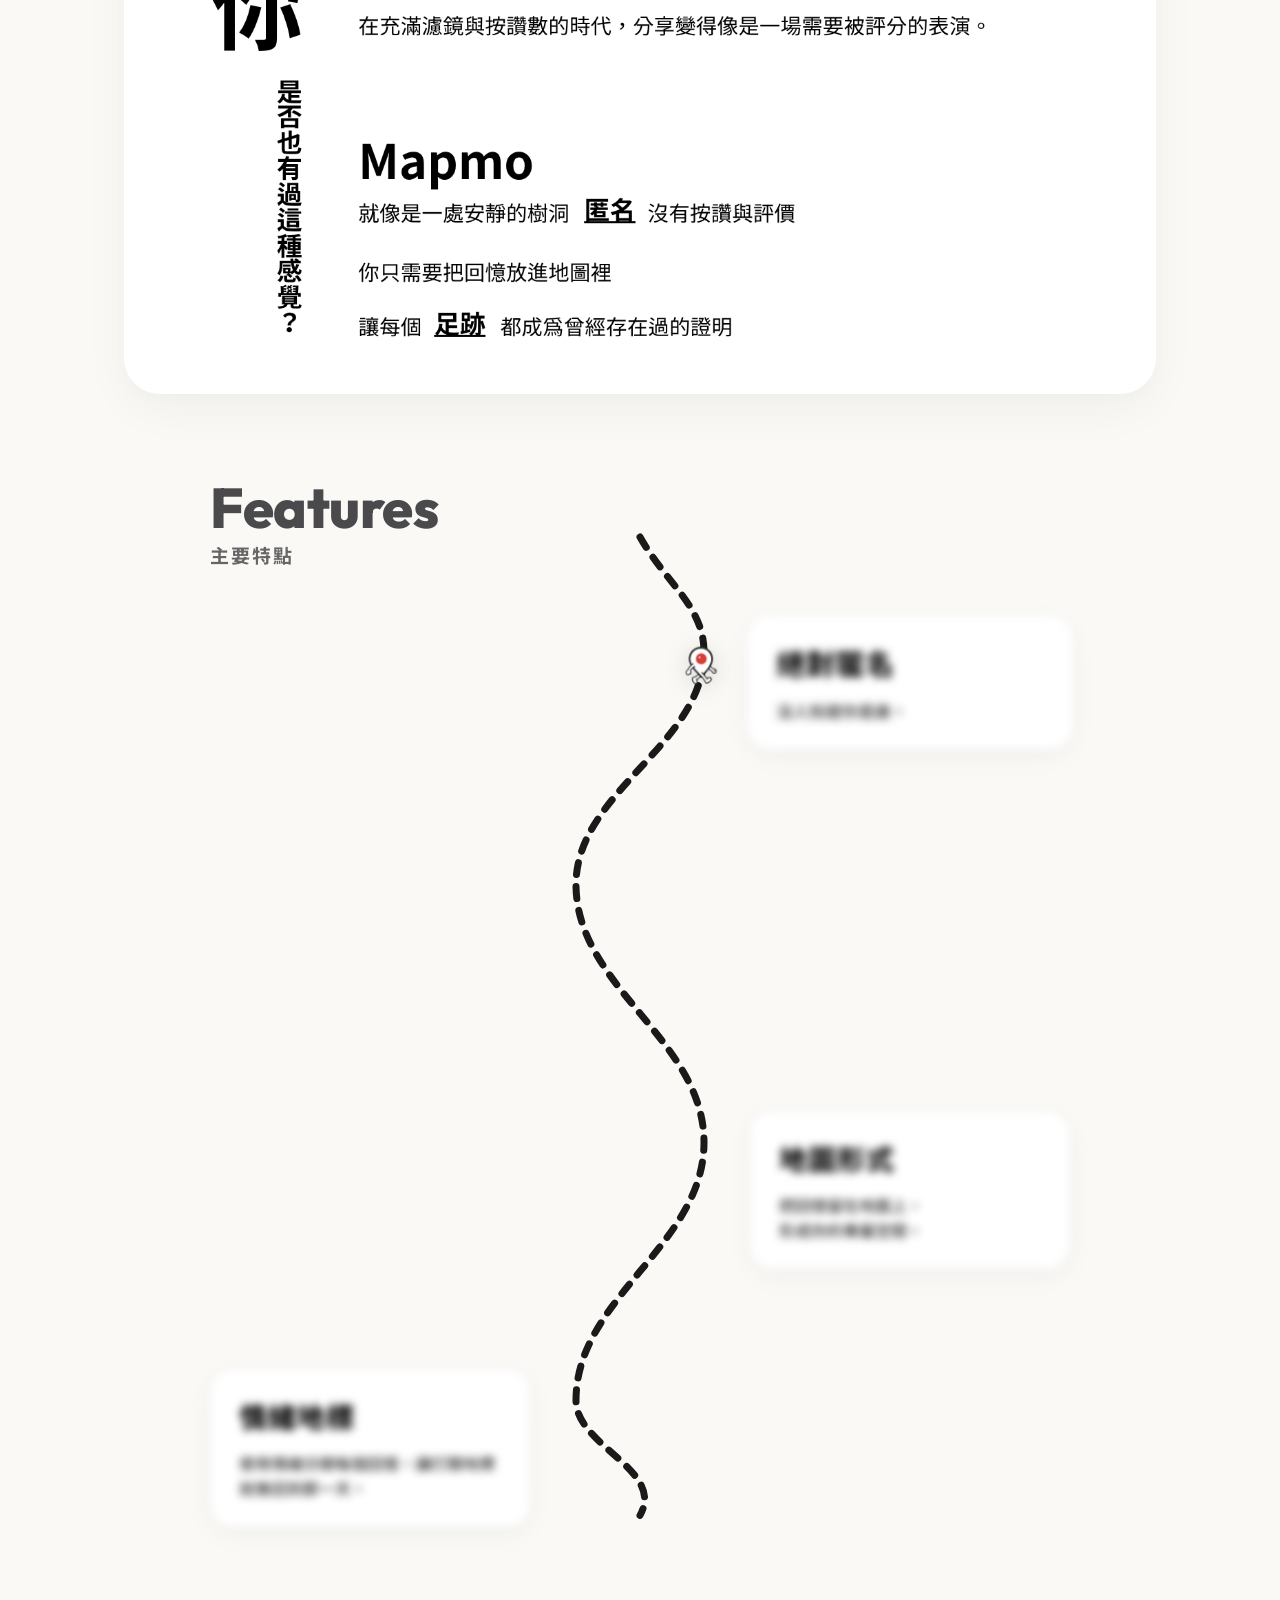
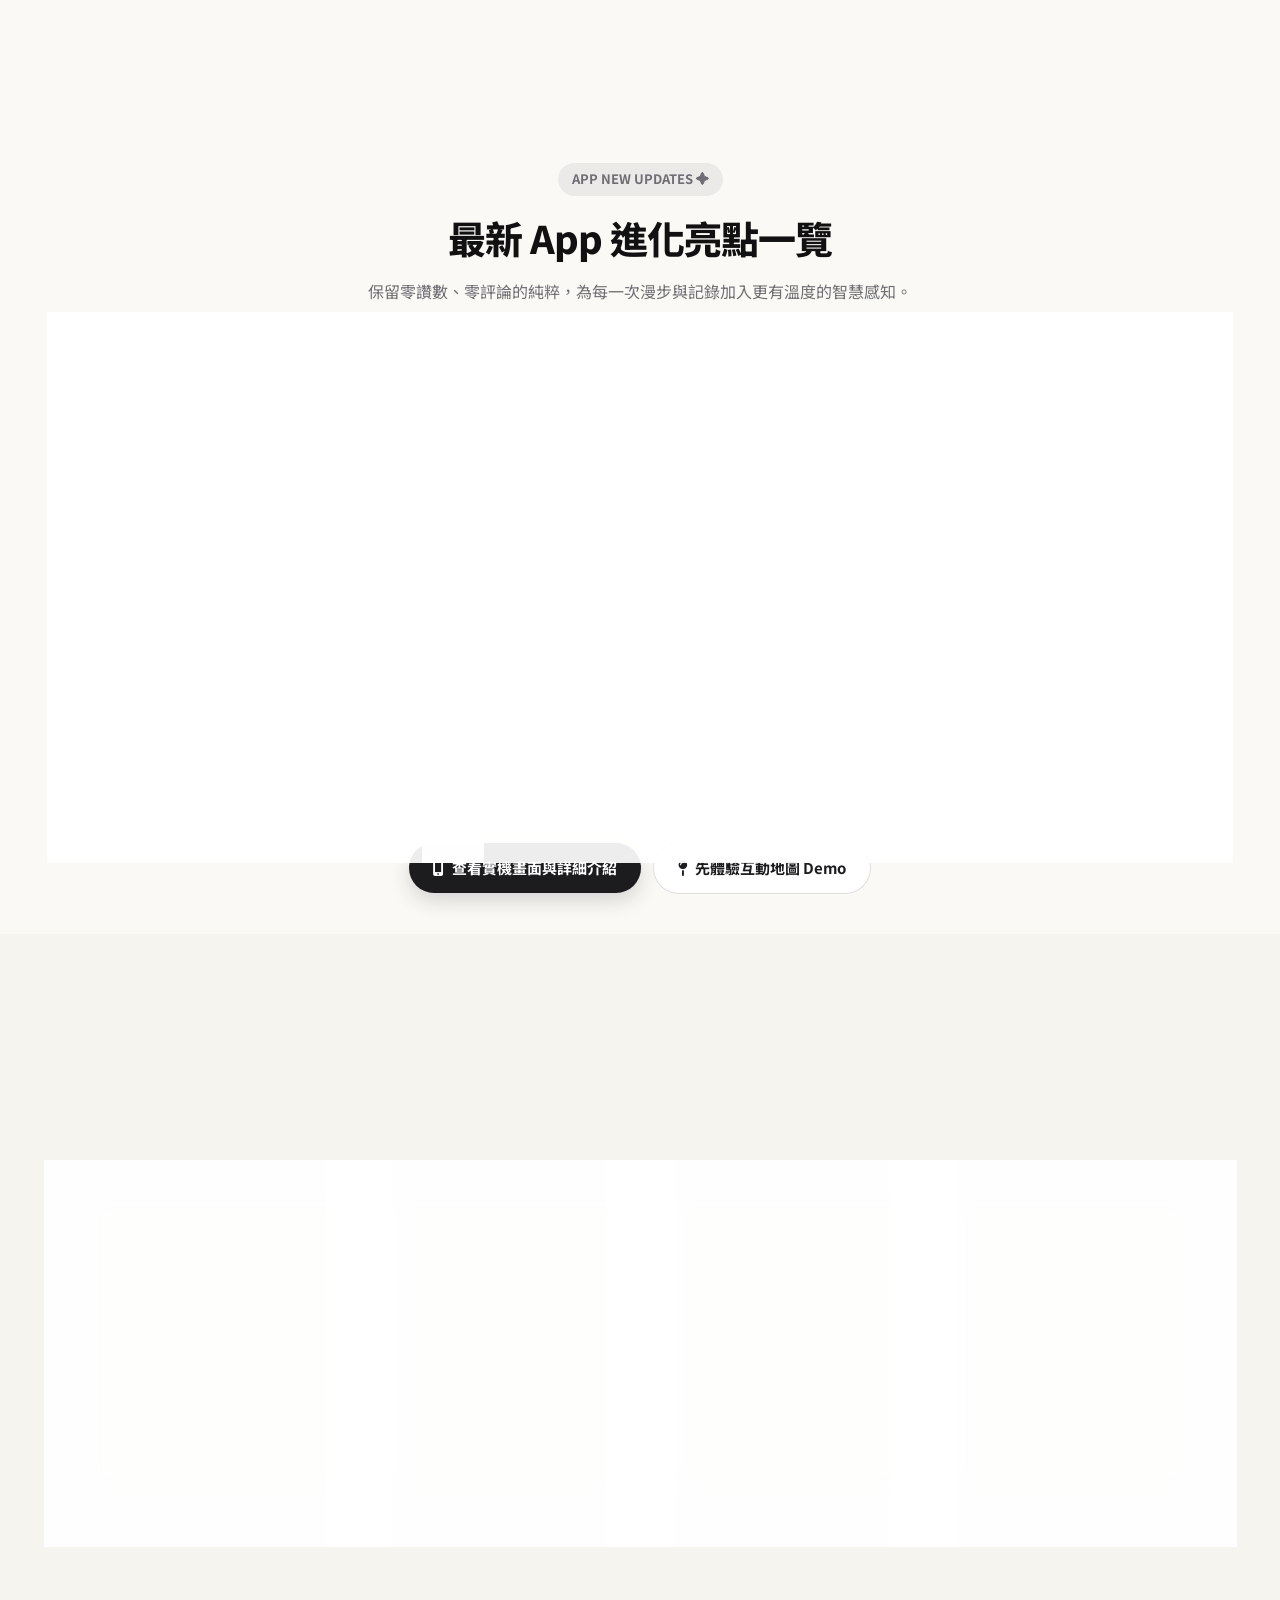
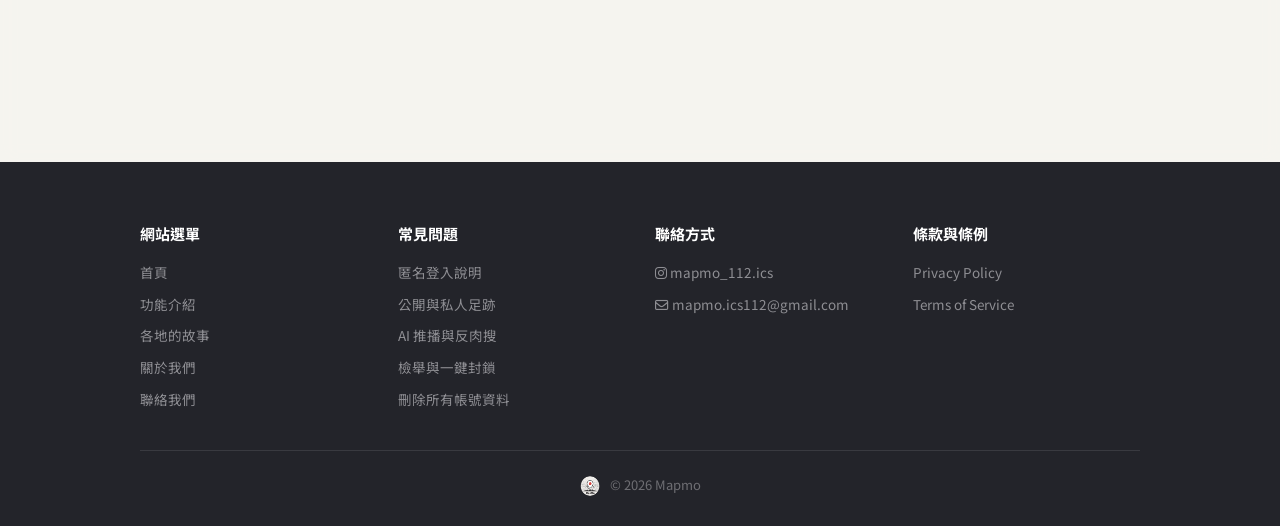
==== commit a3b78be6: "copy(web): add comma after GPS lock clause for clearer phrasing" ====
--- a/index.html
+++ b/index.html
@@ -327,7 +327,7 @@
                         <span class="app-update-badge" style="background:rgba(48, 209, 88, 0.12);color:#188531;">即拍即傳</span>
                     </div>
                     <h3 class="heading-chunked"><span class="heading-chunk">弧形變焦 ＆</span> <span class="heading-chunk">自動存相簿</span></h3>
-                    <p>快門即時鎖定真實 GPS 蓋上不可竄改綠標（1.0x~5.0x 轉盤變焦），並支援拍攝原圖自動備份至手機相簿。</p>
+                    <p>快門即時鎖定真實 GPS，蓋上不可竄改綠標（1.0x~5.0x 轉盤變焦），並支援拍攝原圖自動備份至手機相簿。</p>
                 </article>
 
                 <article class="app-update-card">
--- a/style.css
+++ b/style.css
@@ -1521,24 +1521,14 @@
 .demo-detail-topbar {
     display: flex;
     align-items: center;
-    justify-content: space-between;
+    justify-content: center;
     padding: 0 4px;
 }
 
 .demo-detail-screen-title {
-    font-size: 14px;
+    font-size: 14.5px;
     font-weight: 800;
     color: #1a1a1a;
-}
-
-.demo-detail-counter {
-    font-family: 'Outfit', 'Noto Sans TC', sans-serif;
-    font-size: 12px;
-    font-weight: 800;
-    color: #555;
-    background: rgba(255, 255, 255, 0.72);
-    padding: 2px 9px;
-    border-radius: 99px;
 }
 
 .demo-detail-photo-box {
@@ -1660,41 +1650,6 @@
     font-size: 13.5px;
     line-height: 1.62;
     color: #333;
-}
-
-.demo-detail-nav {
-    display: grid;
-    grid-template-columns: 1fr 1fr;
-    gap: 8px;
-    margin-top: auto;
-}
-
-.demo-detail-nav-btn {
-    appearance: none;
-    border: 1px solid rgba(0, 0, 0, 0.1);
-    background: rgba(255, 255, 255, 0.88);
-    color: #1c1c1e;
-    font-family: inherit;
-    font-size: 12.5px;
-    font-weight: 800;
-    padding: 8px 10px;
-    border-radius: 12px;
-    cursor: pointer;
-    display: inline-flex;
-    align-items: center;
-    justify-content: center;
-    gap: 5px;
-    transition: background-color 0.18s ease, transform 0.15s ease;
-}
-
-.demo-detail-nav-btn:hover:not(:disabled) {
-    background: #ffffff;
-    transform: translateY(-1px);
-}
-
-.demo-detail-nav-btn:disabled {
-    opacity: 0.45;
-    cursor: default;
 }
 
 @media (max-width: 920px) {
@@ -4740,4 +4695,4 @@
     }
 }
 
-/* DEPLOY_VERSION: 20261125_demo1 */
+/* DEPLOY_VERSION: 20261126_demo2 */
